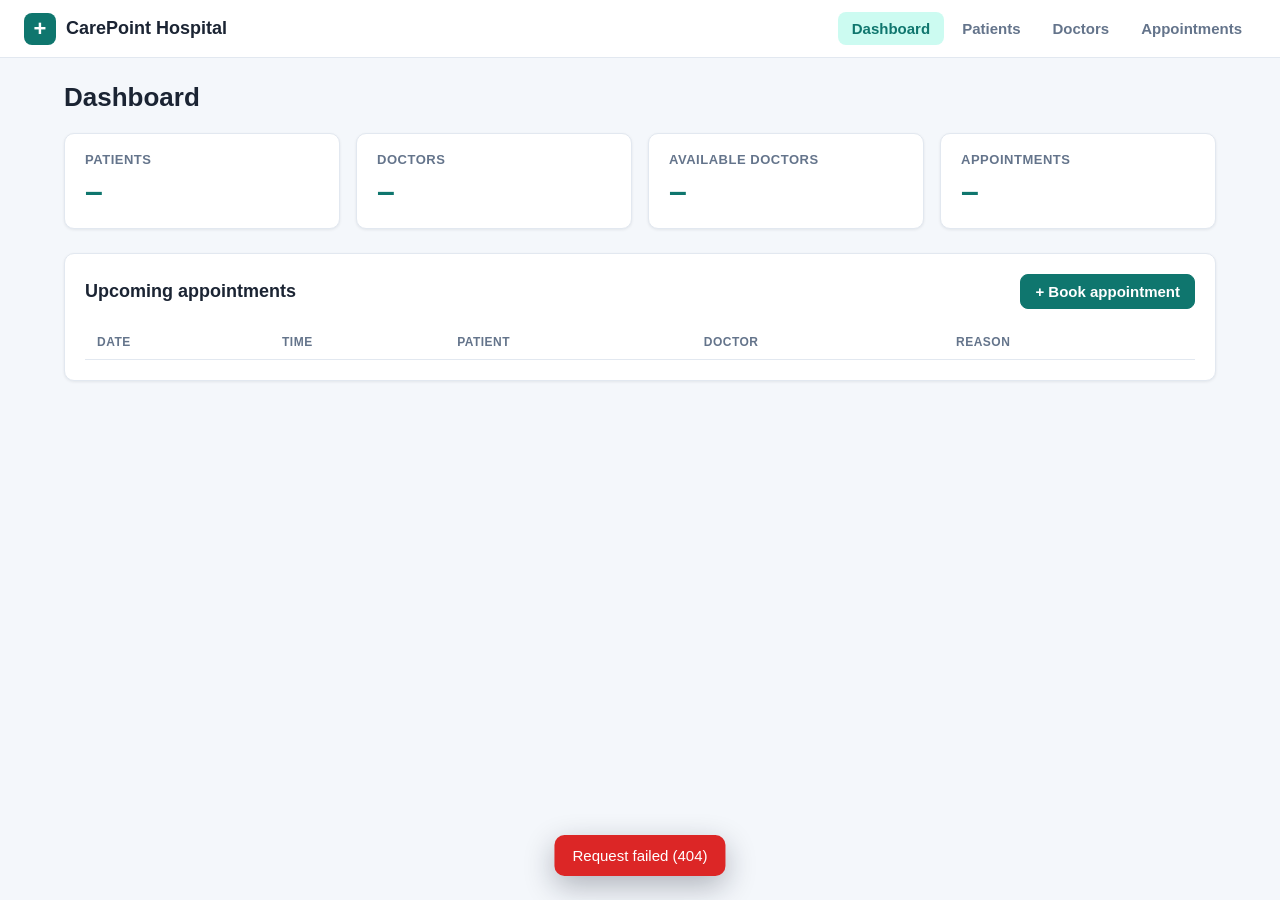
==== src/main/resources/static/index.html @ d4155a95 "Add web frontend for managing patients, doctors and appointments Static site served by Spring Boot a" ====
<!doctype html>
<html lang="en">
<head>
    <meta charset="utf-8">
    <meta name="viewport" content="width=device-width, initial-scale=1">
    <title>Hospital Management</title>
    <link rel="icon" href="data:image/svg+xml,%3Csvg xmlns='http://www.w3.org/2000/svg' viewBox='0 0 32 32'%3E%3Crect width='32' height='32' rx='8' fill='%230f766e'/%3E%3Cpath d='M13 7h6v6h6v6h-6v6h-6v-6H7v-6h6z' fill='white'/%3E%3C/svg%3E">
    <link rel="stylesheet" href="styles.css">
</head>
<body>

<header class="topbar">
    <div class="brand">
        <span class="logo">+</span>
        <span>CarePoint Hospital</span>
    </div>
    <nav class="tabs" id="tabs">
        <button class="tab active" data-view="dashboard">Dashboard</button>
        <button class="tab" data-view="patients">Patients</button>
        <button class="tab" data-view="doctors">Doctors</button>
        <button class="tab" data-view="appointments">Appointments</button>
    </nav>
</header>

<main class="container">

    <!-- ═════════ DASHBOARD ═════════ -->
    <section id="view-dashboard" class="view active">
        <h1>Dashboard</h1>
        <div class="stats">
            <div class="stat"><span class="stat-label">Patients</span><span class="stat-value" id="stat-patients">–</span></div>
            <div class="stat"><span class="stat-label">Doctors</span><span class="stat-value" id="stat-doctors">–</span></div>
            <div class="stat"><span class="stat-label">Available doctors</span><span class="stat-value" id="stat-available">–</span></div>
            <div class="stat"><span class="stat-label">Appointments</span><span class="stat-value" id="stat-appointments">–</span></div>
        </div>

        <div class="card">
            <div class="card-head">
                <h2>Upcoming appointments</h2>
                <button class="btn primary" data-action="book">+ Book appointment</button>
            </div>
            <div class="table-wrap">
                <table>
                    <thead><tr><th>Date</th><th>Time</th><th>Patient</th><th>Doctor</th><th>Reason</th></tr></thead>
                    <tbody id="upcoming-body"></tbody>
                </table>
            </div>
        </div>
    </section>

    <!-- ═════════ PATIENTS ═════════ -->
    <section id="view-patients" class="view">
        <div class="page-head">
            <h1>Patients</h1>
            <button class="btn primary" id="add-patient">+ Add patient</button>
        </div>
        <div class="card">
            <input type="search" id="patient-search" class="search" placeholder="Search patients by name…">
            <div class="table-wrap">
                <table>
                    <thead><tr><th>ID</th><th>Name</th><th>Email</th><th>Phone</th><th>Age</th><th>Gender</th><th>City</th><th>Blood</th><th></th></tr></thead>
                    <tbody id="patients-body"></tbody>
                </table>
            </div>
        </div>
    </section>

    <!-- ═════════ DOCTORS ═════════ -->
    <section id="view-doctors" class="view">
        <div class="page-head">
            <h1>Doctors</h1>
            <button class="btn primary" id="add-doctor">+ Add doctor</button>
        </div>
        <div class="card">
            <input type="search" id="doctor-search" class="search" placeholder="Search doctors by name…">
            <div class="table-wrap">
                <table>
                    <thead><tr><th>ID</th><th>Name</th><th>Specialization</th><th>Department</th><th>Experience</th><th>Fee</th><th>Phone</th><th>Status</th><th></th></tr></thead>
                    <tbody id="doctors-body"></tbody>
                </table>
            </div>
        </div>
    </section>

    <!-- ═════════ APPOINTMENTS ═════════ -->
    <section id="view-appointments" class="view">
        <div class="page-head">
            <h1>Appointments</h1>
            <button class="btn primary" data-action="book">+ Book appointment</button>
        </div>
        <div class="card">
            <div class="filters" id="status-filters">
                <button class="chip active" data-status="ALL">All</button>
                <button class="chip" data-status="SCHEDULED">Scheduled</button>
                <button class="chip" data-status="COMPLETED">Completed</button>
                <button class="chip" data-status="CANCELLED">Cancelled</button>
            </div>
            <div class="table-wrap">
                <table>
                    <thead><tr><th>ID</th><th>Date</th><th>Time</th><th>Patient</th><th>Doctor</th><th>Reason</th><th>Status</th><th>Notes</th><th></th></tr></thead>
                    <tbody id="appointments-body"></tbody>
                </table>
            </div>
        </div>
    </section>
</main>

<!-- ═════════ MODALS ═════════ -->
<dialog id="patient-dialog">
    <form id="patient-form" method="dialog">
        <h2 id="patient-title">Add patient</h2>
        <input type="hidden" name="id">
        <label>Full name<input name="name" required maxlength="100"></label>
        <label>Email<input name="email" type="email" required maxlength="100"></label>
        <div class="row">
            <label>Phone<input name="phone" required pattern="\d{10,15}" title="10-15 digits"></label>
            <label>Age<input name="age" type="number" min="0" max="150"></label>
        </div>
        <div class="row">
            <label>Gender
                <select name="gender"><option value="">—</option><option>Female</option><option>Male</option><option>Other</option></select>
            </label>
            <label>Blood group
                <select name="bloodGroup"><option value="">—</option><option>A+</option><option>A-</option><option>B+</option><option>B-</option><option>AB+</option><option>AB-</option><option>O+</option><option>O-</option></select>
            </label>
        </div>
        <label>City<input name="city" maxlength="50"></label>
        <div class="actions">
            <button type="button" class="btn" data-close>Cancel</button>
            <button type="submit" class="btn primary">Save</button>
        </div>
    </form>
</dialog>

<dialog id="doctor-dialog">
    <form id="doctor-form" method="dialog">
        <h2 id="doctor-title">Add doctor</h2>
        <input type="hidden" name="id">
        <label>Full name<input name="name" required maxlength="100" placeholder="Dr. …"></label>
        <div class="row">
            <label>Specialization<input name="specialization" required maxlength="100"></label>
            <label>Department<input name="department" maxlength="100"></label>
        </div>
        <div class="row">
            <label>Email<input name="email" type="email" required maxlength="100"></label>
            <label>Phone<input name="phone" required pattern="\d{10,15}" title="10-15 digits"></label>
        </div>
        <label>Qualification<input name="qualification" maxlength="100" placeholder="MBBS, MD"></label>
        <div class="row">
            <label>Experience (years)<input name="experienceYears" type="number" min="0"></label>
            <label>Consultation fee<input name="consultationFee" type="number" min="0" step="0.01"></label>
        </div>
        <div class="actions">
            <button type="button" class="btn" data-close>Cancel</button>
            <button type="submit" class="btn primary">Save</button>
        </div>
    </form>
</dialog>

<dialog id="book-dialog">
    <form id="book-form" method="dialog">
        <h2>Book appointment</h2>
        <label>Patient<select name="patientId" required></select></label>
        <label>Doctor (available only)<select name="doctorId" required></select></label>
        <div class="row">
            <label>Date<input name="date" type="date" required></label>
            <label>Time<input name="time" type="time" required></label>
        </div>
        <label>Reason<input name="reason" required maxlength="500" placeholder="Regular checkup"></label>
        <div class="actions">
            <button type="button" class="btn" data-close>Cancel</button>
            <button type="submit" class="btn primary">Book</button>
        </div>
    </form>
</dialog>

<dialog id="complete-dialog">
    <form id="complete-form" method="dialog">
        <h2>Complete appointment</h2>
        <input type="hidden" name="id">
        <label>Doctor's notes<textarea name="doctorNotes" required maxlength="1000" rows="4"></textarea></label>
        <div class="actions">
            <button type="button" class="btn" data-close>Cancel</button>
            <button type="submit" class="btn primary">Mark completed</button>
        </div>
    </form>
</dialog>

<div id="toast" class="toast" role="status"></div>

<script src="app.js"></script>
</body>
</html>
---- src/main/resources/static/styles.css ----
:root {
    --bg: #f4f7fb;
    --surface: #ffffff;
    --text: #1b2433;
    --muted: #64748b;
    --border: #e2e8f0;
    --primary: #0f766e;
    --primary-hover: #115e59;
    --danger: #dc2626;
    --radius: 10px;
    --shadow: 0 1px 3px rgba(15, 23, 42, .08);
    --scheduled: #2563eb;
    --completed: #16a34a;
    --cancelled: #94a3b8;
}

* { box-sizing: border-box; }

body {
    margin: 0;
    font-family: -apple-system, BlinkMacSystemFont, "Segoe UI", Roboto, sans-serif;
    background: var(--bg);
    color: var(--text);
    font-size: 15px;
}

/* ─── Top bar ─── */
.topbar {
    position: sticky;
    top: 0;
    z-index: 10;
    display: flex;
    flex-wrap: wrap;
    align-items: center;
    justify-content: space-between;
    gap: 12px;
    padding: 12px 24px;
    background: var(--surface);
    border-bottom: 1px solid var(--border);
}
.brand { display: flex; align-items: center; gap: 10px; font-weight: 700; font-size: 18px; }
.logo {
    display: grid; place-items: center;
    width: 32px; height: 32px;
    border-radius: 8px;
    background: var(--primary); color: #fff;
    font-size: 22px; font-weight: 800;
}
.tabs { display: flex; gap: 4px; overflow-x: auto; }
.tab {
    border: 0; background: none; cursor: pointer;
    padding: 8px 14px; border-radius: 8px;
    font: inherit; color: var(--muted); font-weight: 600;
}
.tab:hover { background: var(--bg); color: var(--text); }
.tab.active { background: #ccfbf1; color: var(--primary); }

/* ─── Layout ─── */
.container { max-width: 1200px; margin: 0 auto; padding: 24px; }
.view { display: none; }
.view.active { display: block; }
h1 { margin: 0 0 20px; font-size: 26px; }
h2 { margin: 0; font-size: 18px; }
.page-head, .card-head {
    display: flex; align-items: center; justify-content: space-between;
    gap: 12px; flex-wrap: wrap;
}
.page-head { margin-bottom: 20px; }
.page-head h1 { margin: 0; }
.card-head { margin-bottom: 16px; }

.card {
    background: var(--surface);
    border: 1px solid var(--border);
    border-radius: var(--radius);
    box-shadow: var(--shadow);
    padding: 20px;
}

/* ─── Stats ─── */
.stats {
    display: grid;
    grid-template-columns: repeat(auto-fit, minmax(180px, 1fr));
    gap: 16px;
    margin-bottom: 24px;
}
.stat {
    display: flex; flex-direction: column; gap: 6px;
    background: var(--surface);
    border: 1px solid var(--border);
    border-radius: var(--radius);
    box-shadow: var(--shadow);
    padding: 18px 20px;
}
.stat-label { color: var(--muted); font-size: 13px; font-weight: 600; text-transform: uppercase; letter-spacing: .04em; }
.stat-value { font-size: 32px; font-weight: 700; color: var(--primary); }

/* ─── Tables ─── */
.table-wrap { overflow-x: auto; }
table { width: 100%; border-collapse: collapse; }
th, td { padding: 10px 12px; text-align: left; border-bottom: 1px solid var(--border); white-space: nowrap; }
th { font-size: 12px; text-transform: uppercase; letter-spacing: .04em; color: var(--muted); }
td.wrap { white-space: normal; min-width: 160px; }
tbody tr:hover { background: #f8fafc; }
td.empty { text-align: center; color: var(--muted); padding: 32px; }
td.row-actions { text-align: right; }
td.row-actions .btn { margin-left: 4px; }

/* ─── Buttons & inputs ─── */
.btn {
    border: 1px solid var(--border);
    background: var(--surface);
    color: var(--text);
    padding: 8px 14px;
    border-radius: 8px;
    font: inherit; font-weight: 600;
    cursor: pointer;
}
.btn:hover { background: var(--bg); }
.btn.primary { background: var(--primary); border-color: var(--primary); color: #fff; }
.btn.primary:hover { background: var(--primary-hover); }
.btn.small { padding: 4px 10px; font-size: 13px; }
.btn.danger { color: var(--danger); }
.btn.danger:hover { background: #fef2f2; }

.search, input, select, textarea {
    width: 100%;
    padding: 9px 12px;
    border: 1px solid var(--border);
    border-radius: 8px;
    font: inherit;
    background: var(--surface);
    color: var(--text);
}
.search { margin-bottom: 14px; max-width: 360px; }
input:focus, select:focus, textarea:focus { outline: 2px solid #99f6e4; border-color: var(--primary); }

/* ─── Badges & filters ─── */
.badge {
    display: inline-block;
    padding: 3px 10px;
    border-radius: 999px;
    font-size: 12px; font-weight: 700;
    color: #fff;
}
.badge.SCHEDULED { background: var(--scheduled); }
.badge.COMPLETED { background: var(--completed); }
.badge.CANCELLED, .badge.NO_SHOW { background: var(--cancelled); }
.badge.on { background: var(--completed); }
.badge.off { background: var(--cancelled); }

.filters { display: flex; gap: 8px; flex-wrap: wrap; margin-bottom: 14px; }
.chip {
    border: 1px solid var(--border); background: var(--surface);
    padding: 6px 14px; border-radius: 999px;
    font: inherit; font-size: 13px; font-weight: 600;
    cursor: pointer; color: var(--muted);
}
.chip.active { background: var(--primary); border-color: var(--primary); color: #fff; }

/* ─── Dialogs ─── */
dialog {
    border: 0;
    border-radius: 14px;
    padding: 0;
    width: min(520px, calc(100vw - 32px));
    box-shadow: 0 20px 50px rgba(15, 23, 42, .25);
}
dialog::backdrop { background: rgba(15, 23, 42, .45); }
dialog form { display: flex; flex-direction: column; gap: 14px; padding: 24px; }
dialog label { display: flex; flex-direction: column; gap: 6px; font-size: 13px; font-weight: 600; color: var(--muted); flex: 1; }
.row { display: flex; gap: 12px; }
.actions { display: flex; justify-content: flex-end; gap: 8px; margin-top: 6px; }
input[readonly] { background: var(--bg); color: var(--muted); }

/* ─── Toast ─── */
.toast {
    position: fixed; bottom: 24px; left: 50%;
    transform: translateX(-50%) translateY(20px);
    max-width: calc(100vw - 32px);
    background: var(--text); color: #fff;
    padding: 12px 18px; border-radius: 10px;
    box-shadow: 0 10px 30px rgba(15, 23, 42, .3);
    opacity: 0; pointer-events: none;
    transition: opacity .2s, transform .2s;
}
.toast.show { opacity: 1; transform: translateX(-50%) translateY(0); }
.toast.error { background: var(--danger); }

@media (max-width: 640px) {
    .container { padding: 16px; }
    .topbar { padding: 12px 16px; }
    .row { flex-direction: column; }
}
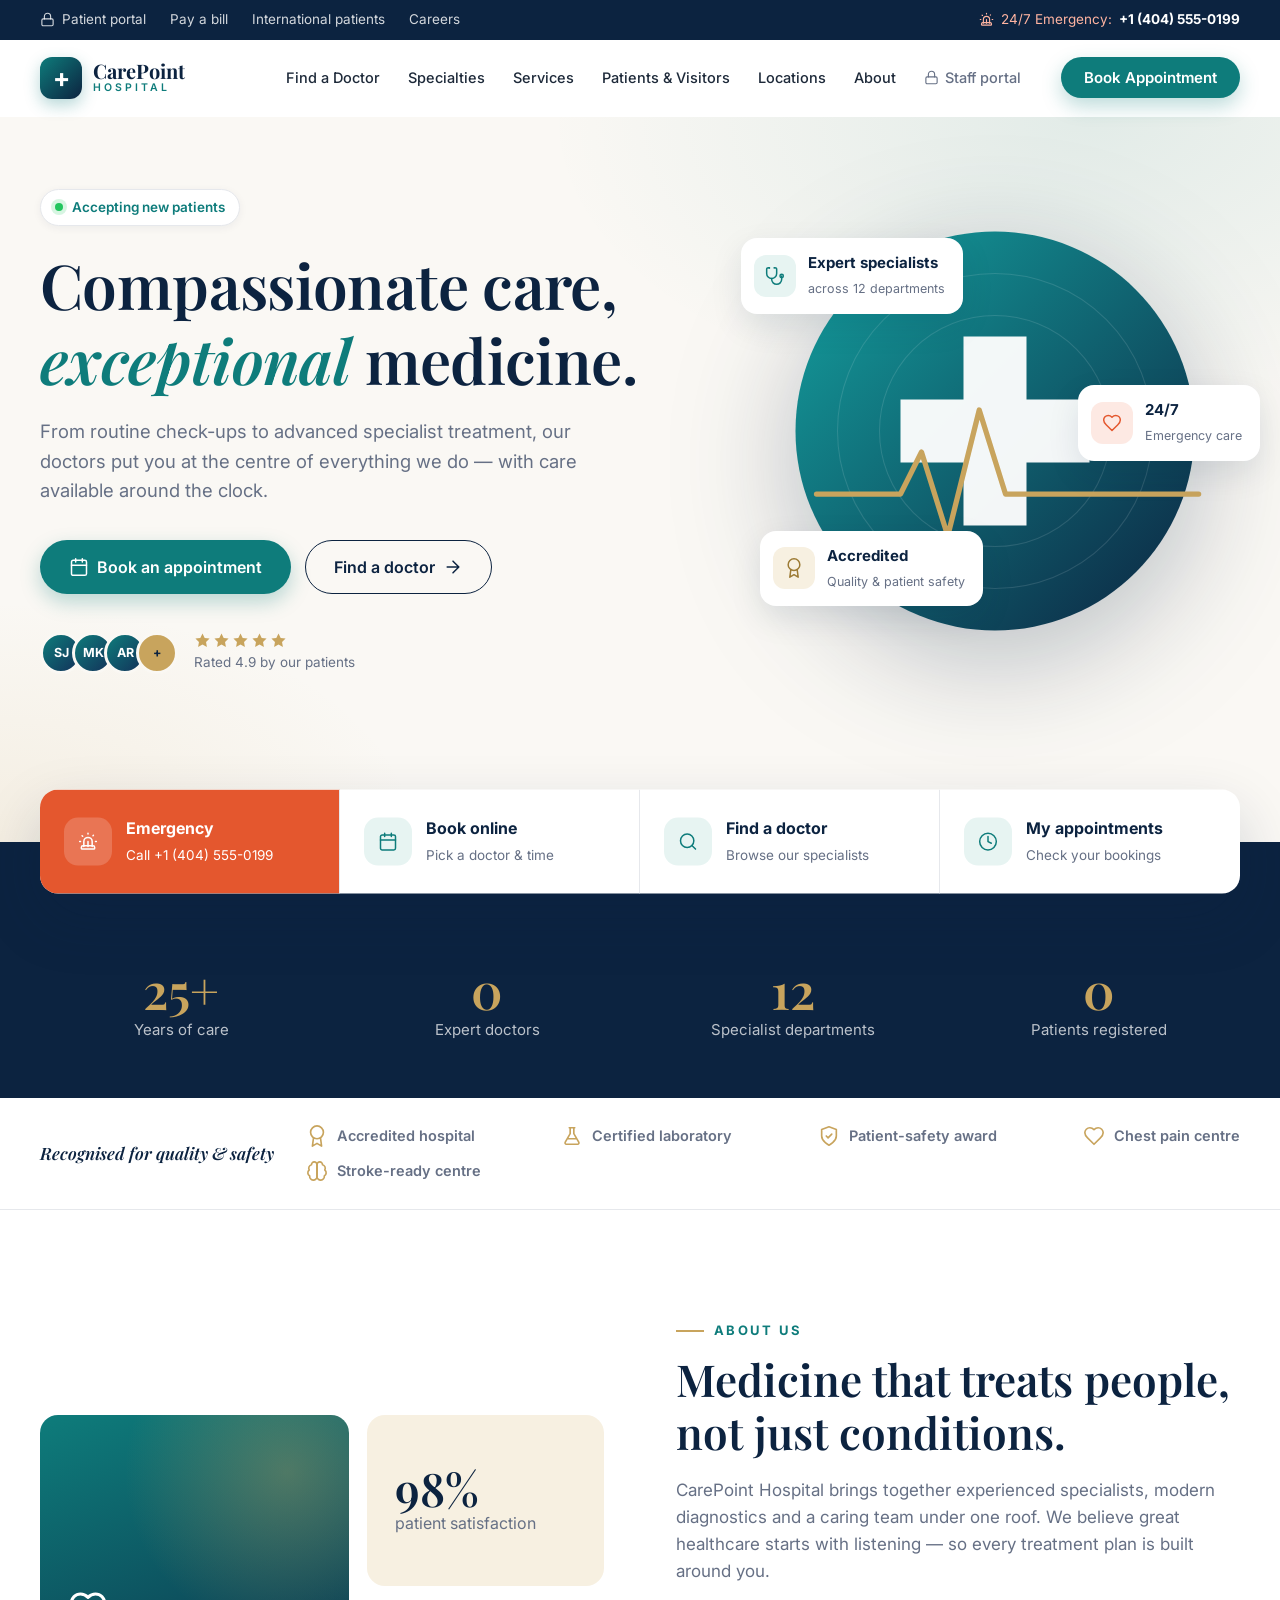
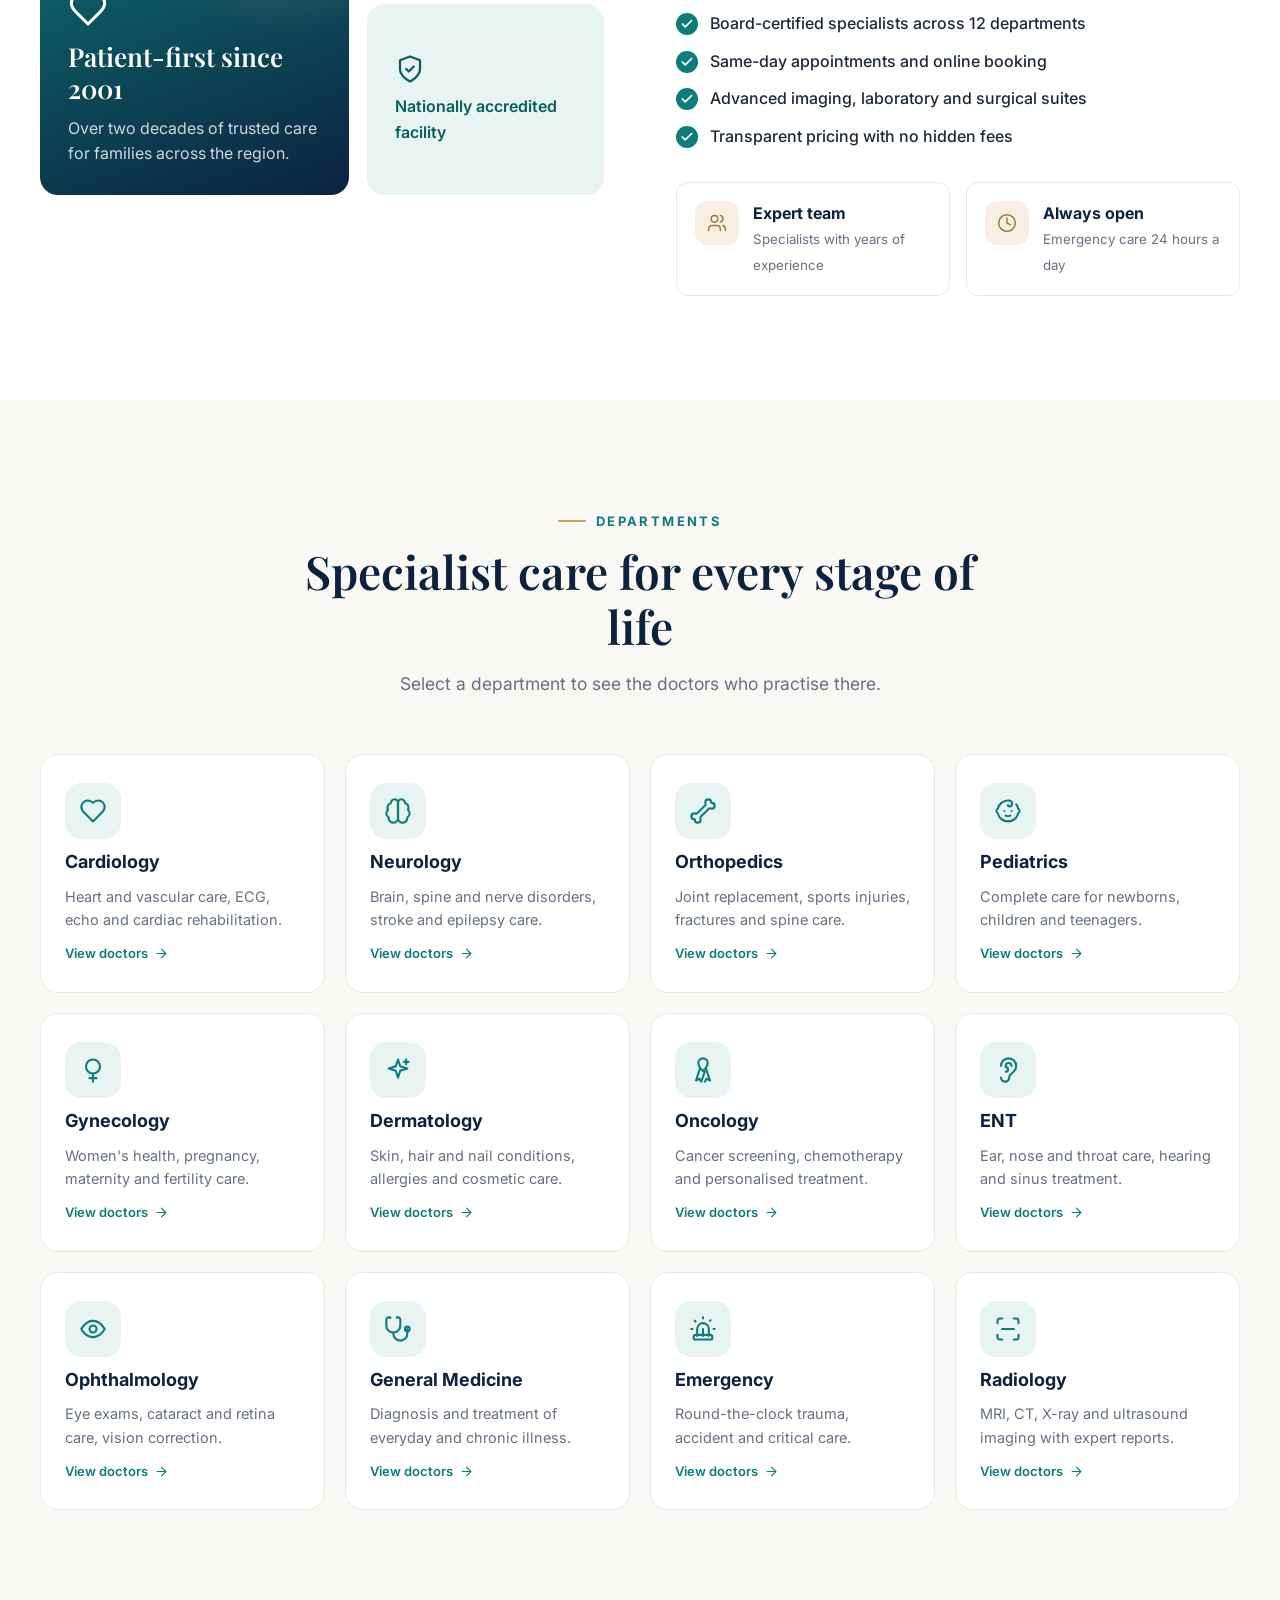
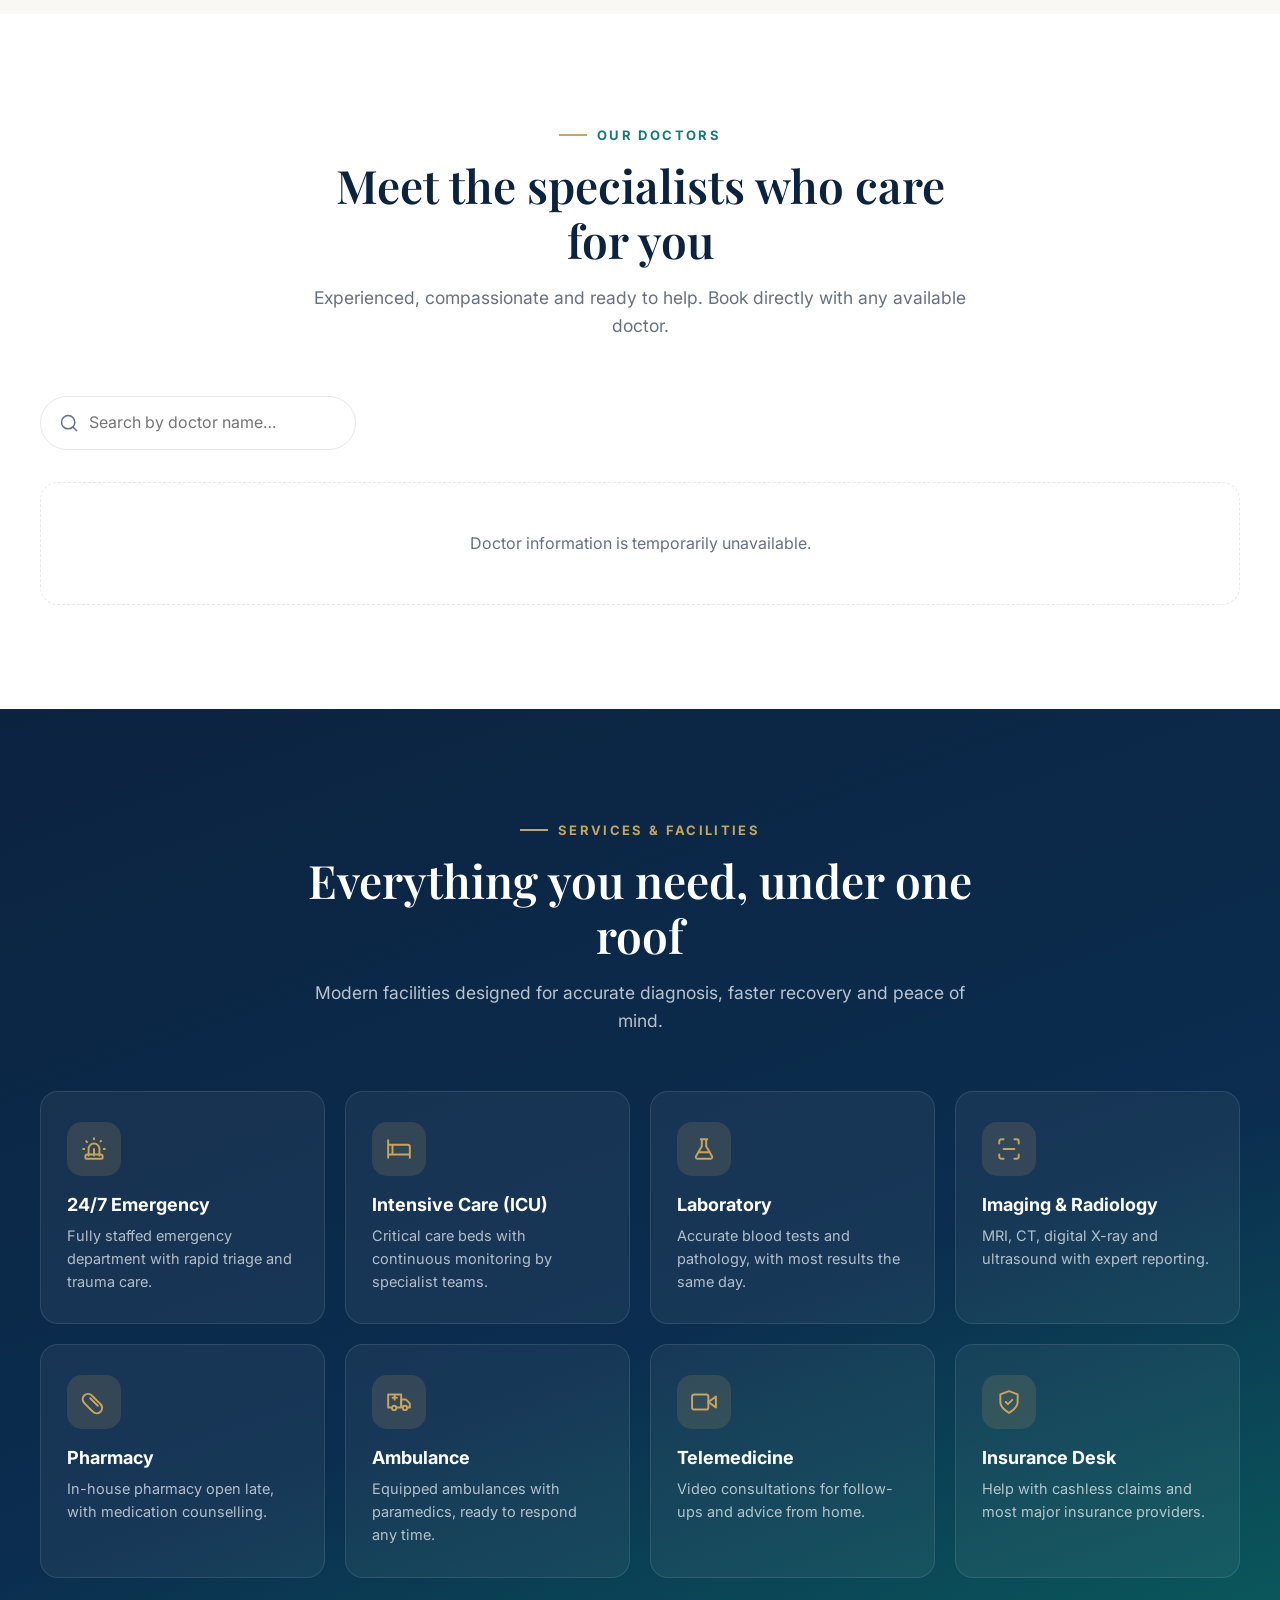
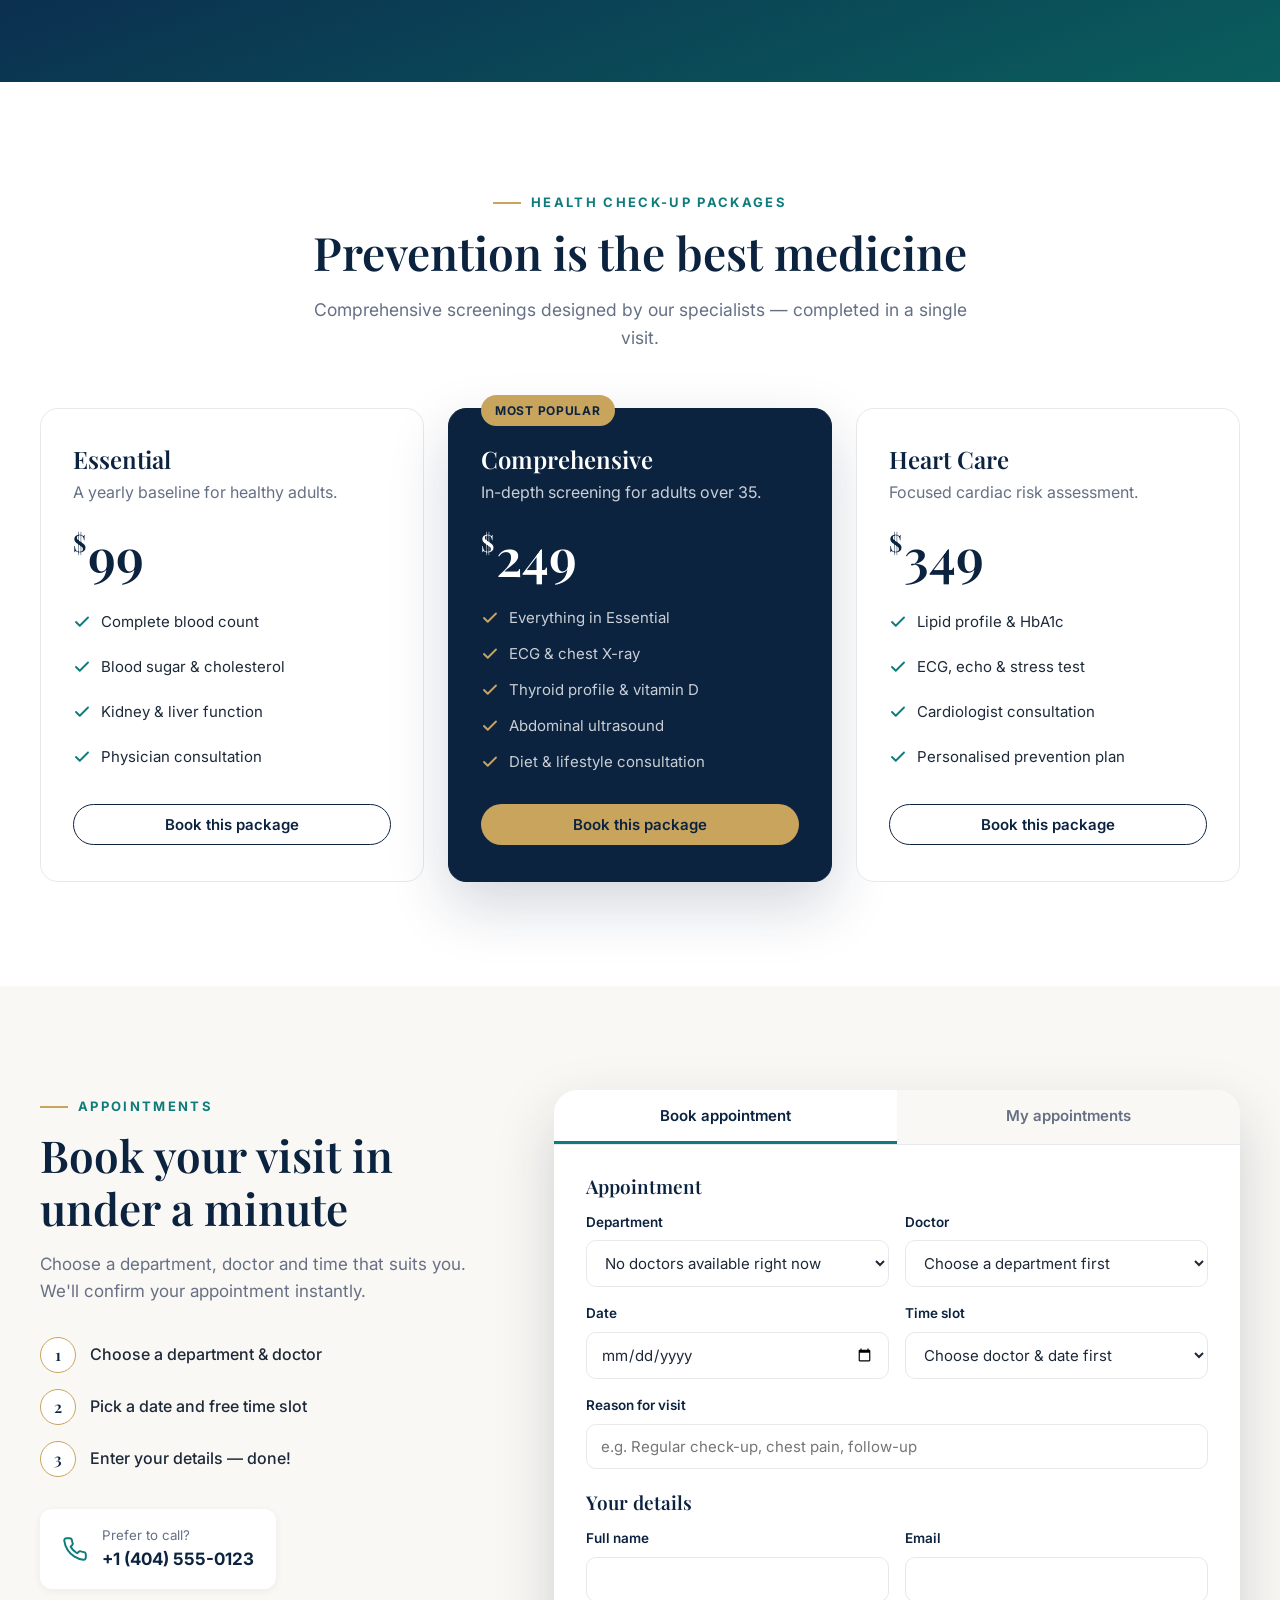
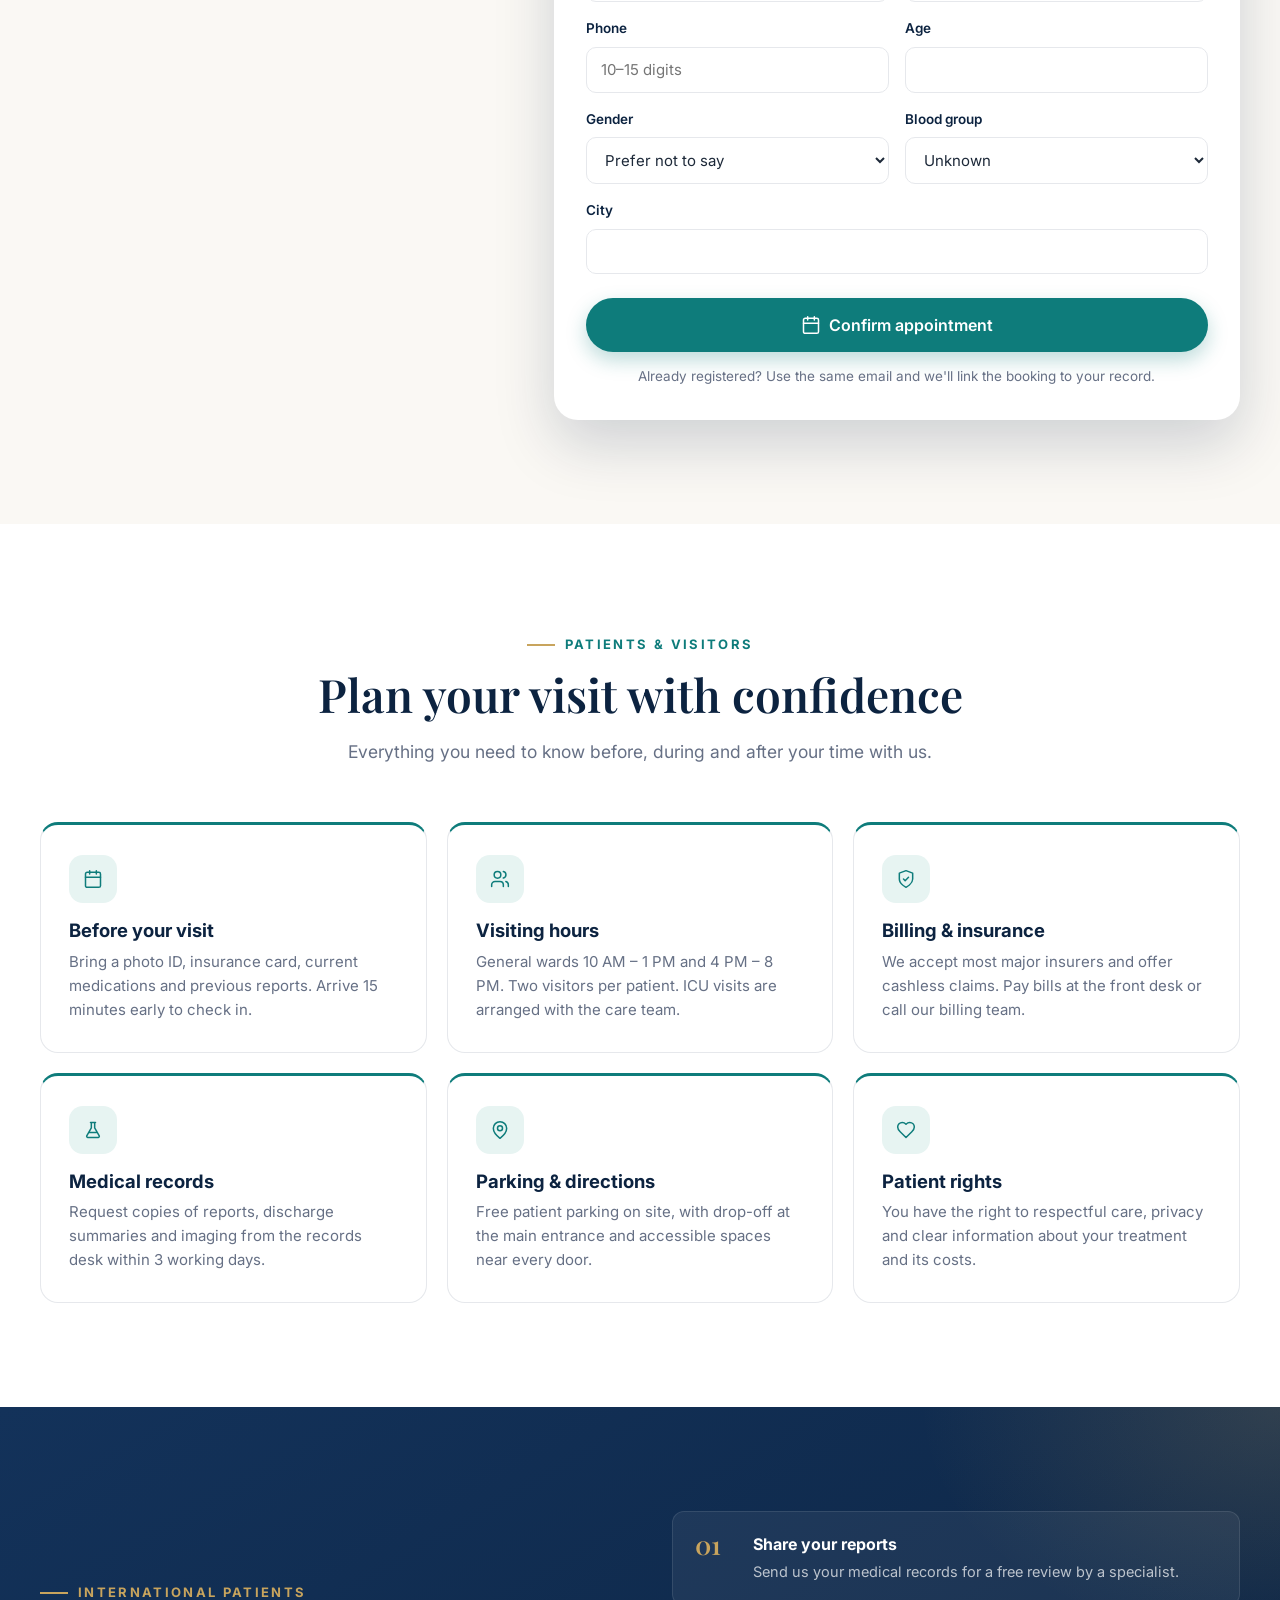
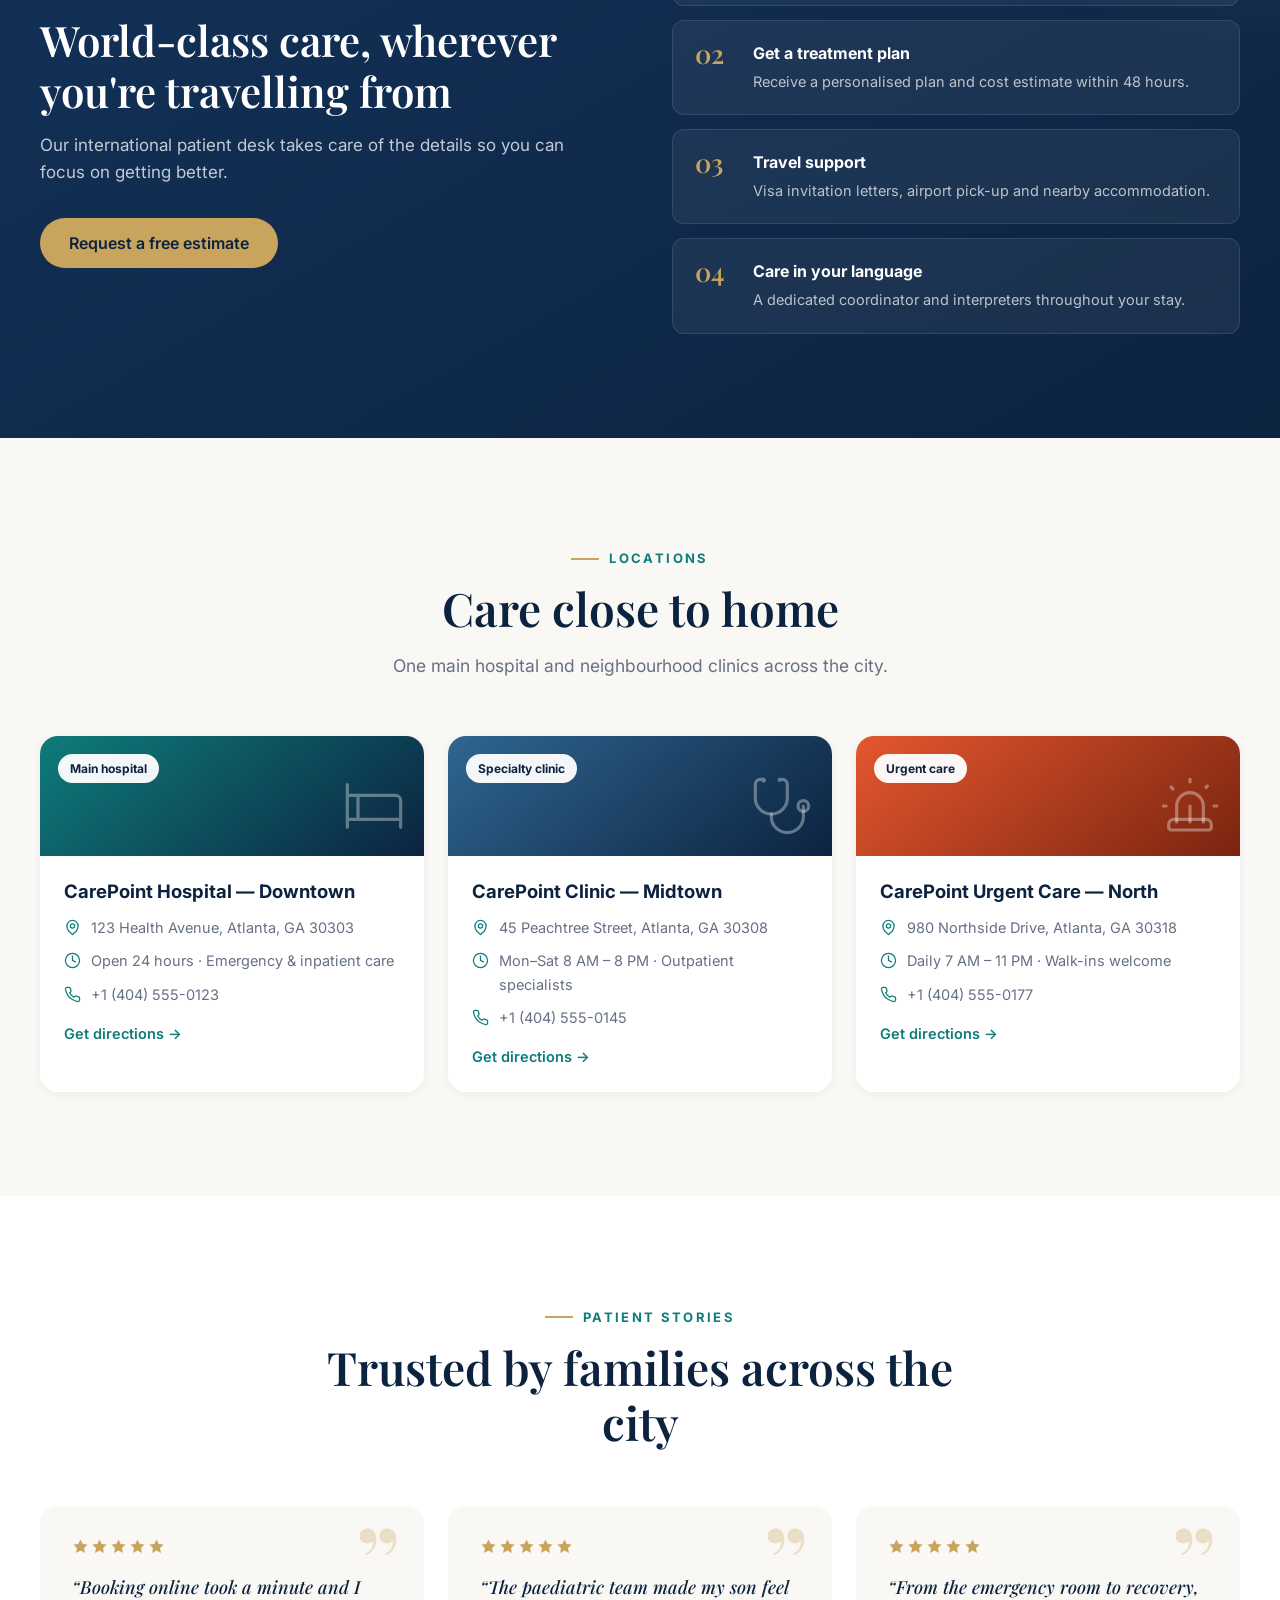
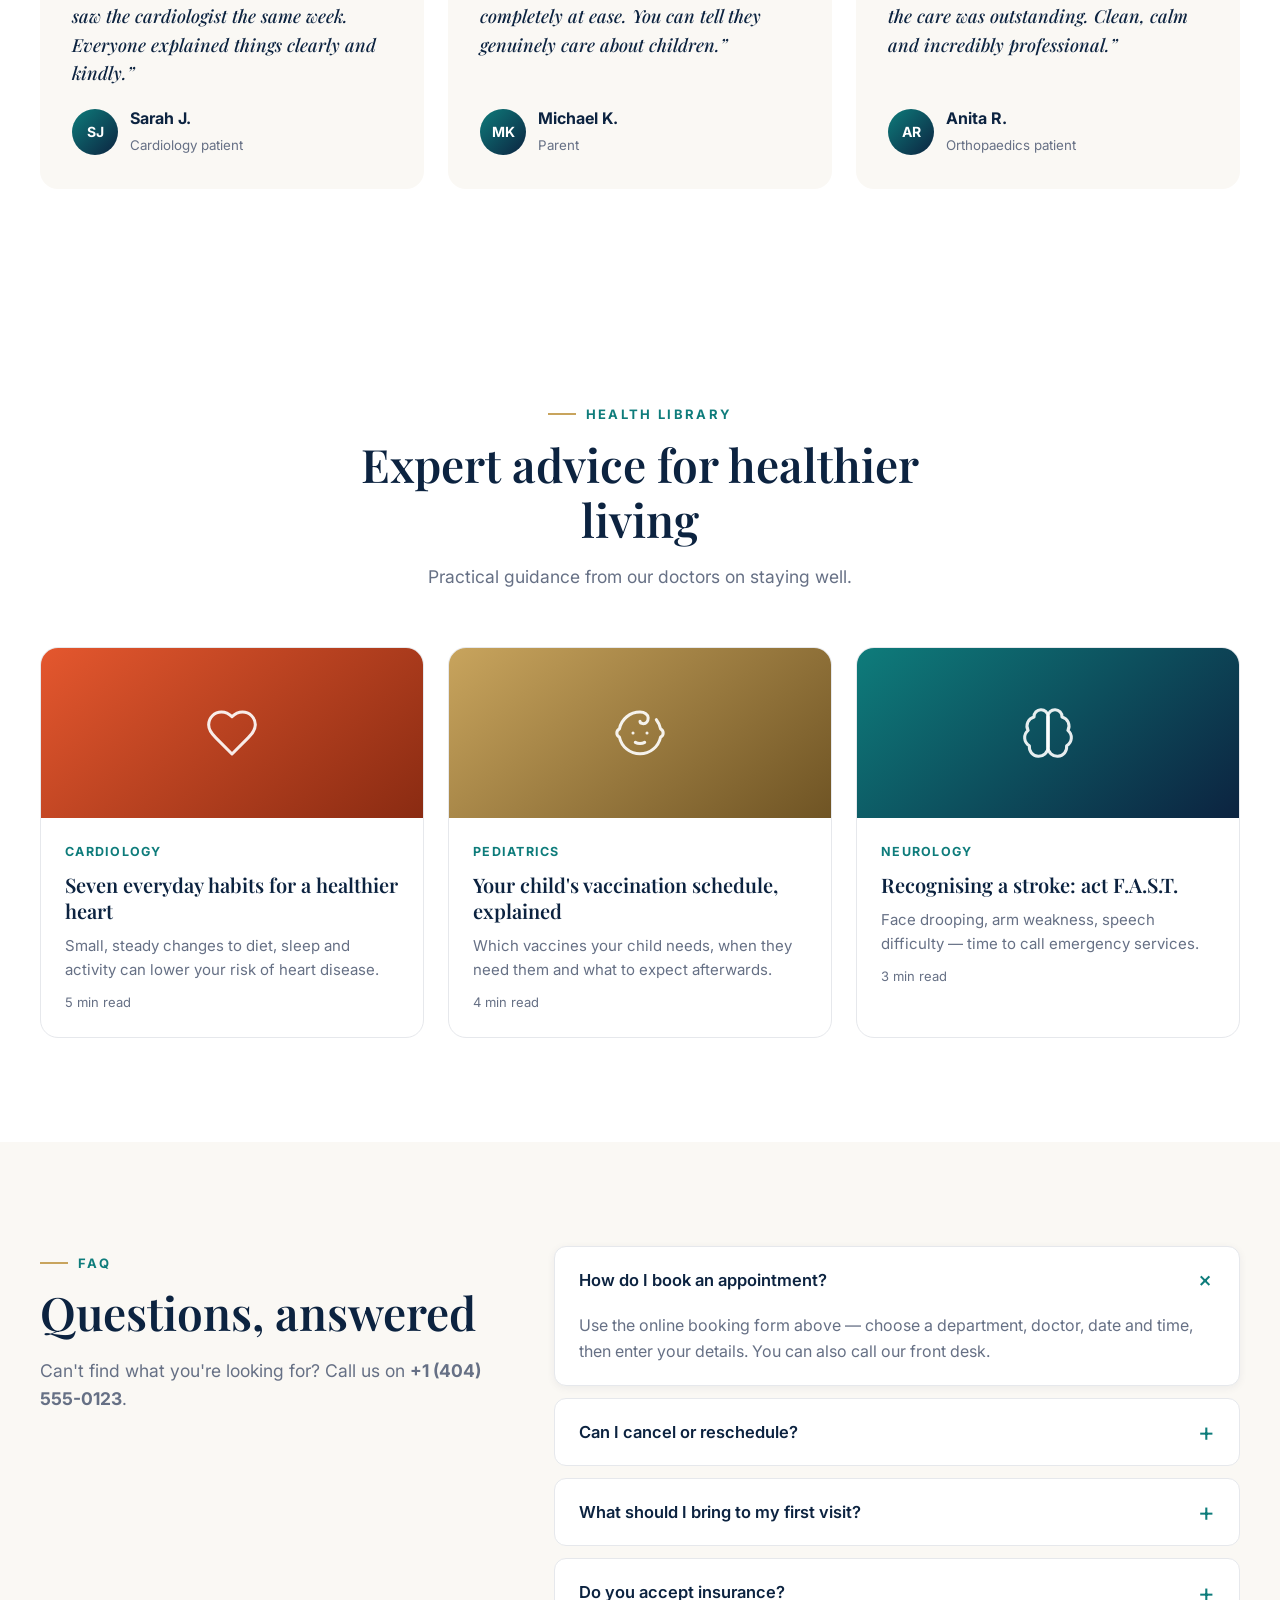
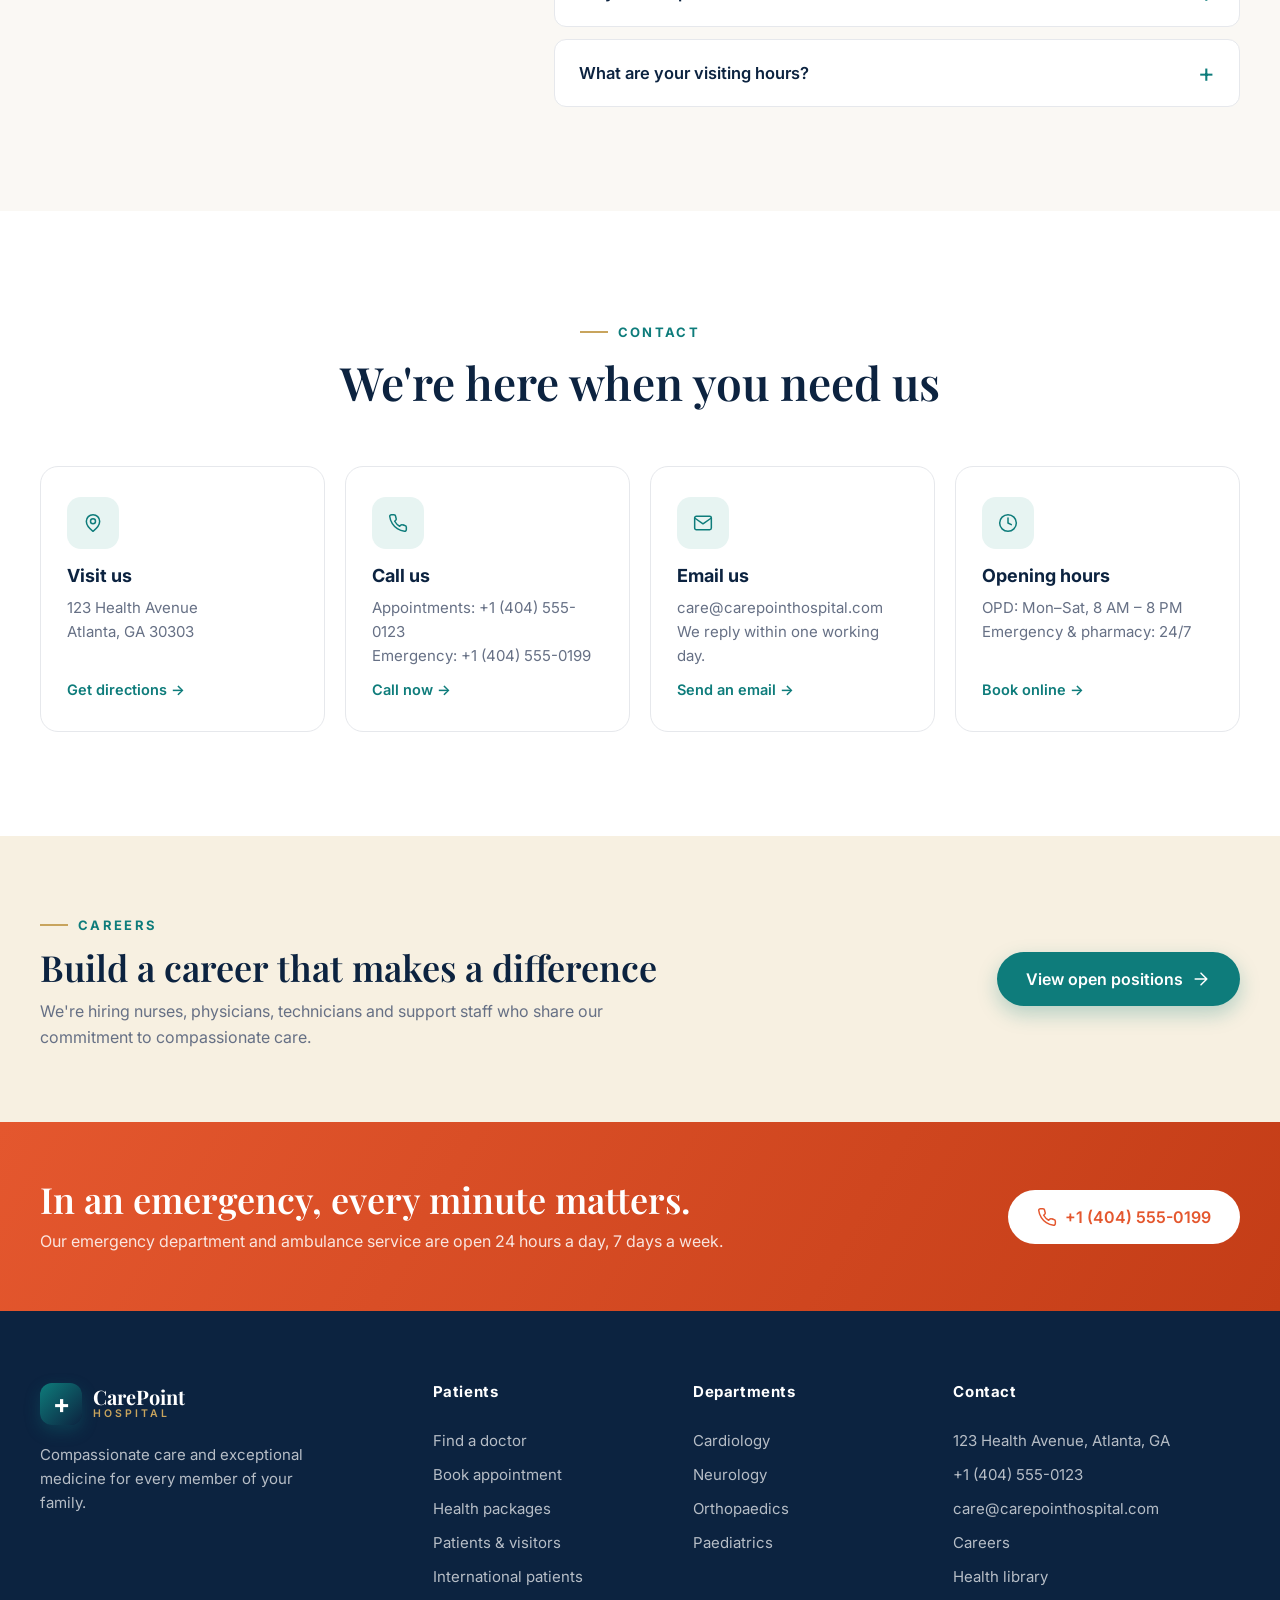
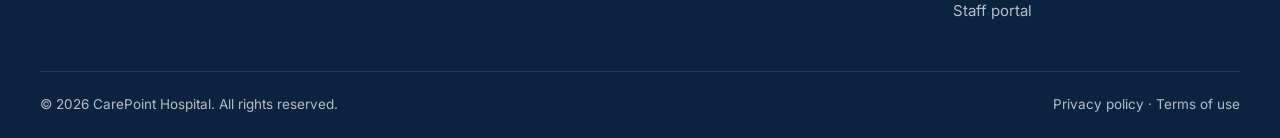
==== commit 4e922099: "Redesign website as a full public hospital site with staff portal Public site at / with hero, depart" ====
--- a/src/main/resources/static/index.html
+++ b/src/main/resources/static/index.html
@@ -3,191 +3,749 @@
 <head>
     <meta charset="utf-8">
     <meta name="viewport" content="width=device-width, initial-scale=1">
-    <title>Hospital Management</title>
-    <link rel="icon" href="data:image/svg+xml,%3Csvg xmlns='http://www.w3.org/2000/svg' viewBox='0 0 32 32'%3E%3Crect width='32' height='32' rx='8' fill='%230f766e'/%3E%3Cpath d='M13 7h6v6h6v6h-6v6h-6v-6H7v-6h6z' fill='white'/%3E%3C/svg%3E">
-    <link rel="stylesheet" href="styles.css">
+    <title>CarePoint Hospital · Compassionate care, exceptional medicine</title>
+    <meta name="description" content="CarePoint Hospital — 24/7 emergency care, expert specialists across 12 departments, and online appointment booking.">
+    <link rel="icon" href="data:image/svg+xml,%3Csvg xmlns='http://www.w3.org/2000/svg' viewBox='0 0 32 32'%3E%3Crect width='32' height='32' rx='8' fill='%230e7c7b'/%3E%3Cpath d='M13 7h6v6h6v6h-6v6h-6v-6H7v-6h6z' fill='white'/%3E%3C/svg%3E">
+    <link rel="preconnect" href="https://fonts.googleapis.com">
+    <link rel="preconnect" href="https://fonts.gstatic.com" crossorigin>
+    <link href="https://fonts.googleapis.com/css2?family=Inter:wght@400;500;600;700&family=Playfair+Display:wght@500;600;700&display=swap" rel="stylesheet">
+    <link rel="stylesheet" href="css/site.css">
 </head>
 <body>
 
-<header class="topbar">
-    <div class="brand">
-        <span class="logo">+</span>
-        <span>CarePoint Hospital</span>
-    </div>
-    <nav class="tabs" id="tabs">
-        <button class="tab active" data-view="dashboard">Dashboard</button>
-        <button class="tab" data-view="patients">Patients</button>
-        <button class="tab" data-view="doctors">Doctors</button>
-        <button class="tab" data-view="appointments">Appointments</button>
-    </nav>
+<!-- ═════════ ICON SPRITE ═════════ -->
+<svg xmlns="http://www.w3.org/2000/svg" style="display:none">
+    <symbol id="i-heart" viewBox="0 0 24 24"><path d="M19 14c1.49-1.46 3-3.21 3-5.5A5.5 5.5 0 0 0 16.5 3c-1.76 0-3 .5-4.5 2-1.5-1.5-2.74-2-4.5-2A5.5 5.5 0 0 0 2 8.5c0 2.3 1.5 4.05 3 5.5l7 7Z"/></symbol>
+    <symbol id="i-pulse" viewBox="0 0 24 24"><path d="M22 12h-4l-3 9L9 3l-3 9H2"/></symbol>
+    <symbol id="i-brain" viewBox="0 0 24 24"><path d="M12 5a3 3 0 1 0-5.997.125 4 4 0 0 0-2.526 5.77 4 4 0 0 0 .556 6.588A4 4 0 1 0 12 18Z"/><path d="M12 5a3 3 0 1 1 5.997.125 4 4 0 0 1 2.526 5.77 4 4 0 0 1-.556 6.588A4 4 0 1 1 12 18Z"/><path d="M12 5v13"/></symbol>
+    <symbol id="i-bone" viewBox="0 0 24 24"><path d="M17 10c.7-.7 1.69 0 2.5 0a2.5 2.5 0 1 0 0-5 .5.5 0 0 1-.5-.5 2.5 2.5 0 1 0-5 0c0 .81.7 1.8 0 2.5l-7 7c-.7.7-1.69 0-2.5 0a2.5 2.5 0 0 0 0 5c.28 0 .5.22.5.5a2.5 2.5 0 1 0 5 0c0-.81-.7-1.8 0-2.5Z"/></symbol>
+    <symbol id="i-baby" viewBox="0 0 24 24"><path d="M9 12h.01M15 12h.01M10 16c.5.3 1.2.5 2 .5s1.5-.2 2-.5"/><path d="M19 6.3a9 9 0 0 1 1.8 3.9 2 2 0 0 1 0 3.6 9 9 0 0 1-17.6 0 2 2 0 0 1 0-3.6A9 9 0 0 1 12 3c2 0 3.5 1.1 3.5 2.5s-.9 2.5-2 2.5c-.8 0-1.5-.4-1.5-1"/></symbol>
+    <symbol id="i-venus" viewBox="0 0 24 24"><path d="M12 15a6 6 0 1 0 0-12 6 6 0 0 0 0 12ZM12 15v7M9 19h6"/></symbol>
+    <symbol id="i-sparkle" viewBox="0 0 24 24"><path d="M12 3l1.9 5.8L20 10.7l-6.1 1.9L12 18.5l-1.9-5.9L4 10.7l6.1-1.9Z"/><path d="M19 3v4M17 5h4"/></symbol>
+    <symbol id="i-ribbon" viewBox="0 0 24 24"><path d="M12 2a4 4 0 0 0-4 4c0 3 4 7 4 7s4-4 4-7a4 4 0 0 0-4-4Z"/><path d="M9.5 10.5 6 21l3-1.5L10.5 22l3-8.5M14.5 10.5 18 21l-3-1.5-1.5 2.5"/></symbol>
+    <symbol id="i-ear" viewBox="0 0 24 24"><path d="M6 8.5a6.5 6.5 0 1 1 13 0c0 6-6 6-6 10a3.5 3.5 0 1 1-7 0"/><path d="M15 8.5a2.5 2.5 0 0 0-5 0v1a2 2 0 1 1 0 4"/></symbol>
+    <symbol id="i-eye" viewBox="0 0 24 24"><path d="M2 12s3.5-7 10-7 10 7 10 7-3.5 7-10 7S2 12 2 12Z"/><path d="M12 15a3 3 0 1 0 0-6 3 3 0 0 0 0 6Z"/></symbol>
+    <symbol id="i-stetho" viewBox="0 0 24 24"><path d="M4.8 2.3A.3.3 0 1 0 5 2H4a2 2 0 0 0-2 2v5a6 6 0 0 0 6 6 6 6 0 0 0 6-6V4a2 2 0 0 0-2-2h-1a.2.2 0 1 0 .3.3"/><path d="M8 15v1a6 6 0 0 0 6 6 6 6 0 0 0 6-6v-4"/><path d="M20 10a2 2 0 1 0 0 4 2 2 0 0 0 0-4Z"/></symbol>
+    <symbol id="i-siren" viewBox="0 0 24 24"><path d="M7 18v-6a5 5 0 1 1 10 0v6"/><path d="M5 21a1 1 0 0 1-1-1v-1a2 2 0 0 1 2-2h12a2 2 0 0 1 2 2v1a1 1 0 0 1-1 1Z"/><path d="M21 12h1M18.5 4.5 18 5M2 12h1M12 2v1M4.9 4.9l.7.7M12 12v6"/></symbol>
+    <symbol id="i-scan" viewBox="0 0 24 24"><path d="M3 7V5a2 2 0 0 1 2-2h2M17 3h2a2 2 0 0 1 2 2v2M21 17v2a2 2 0 0 1-2 2h-2M7 21H5a2 2 0 0 1-2-2v-2M7 12h10"/></symbol>
+    <symbol id="i-clock" viewBox="0 0 24 24"><path d="M12 22a10 10 0 1 0 0-20 10 10 0 0 0 0 20Z"/><path d="M12 6v6l4 2"/></symbol>
+    <symbol id="i-phone" viewBox="0 0 24 24"><path d="M22 16.9v3a2 2 0 0 1-2.2 2 19.8 19.8 0 0 1-8.6-3.1 19.5 19.5 0 0 1-6-6A19.8 19.8 0 0 1 2.1 4.2 2 2 0 0 1 4.1 2h3a2 2 0 0 1 2 1.7c.1 1 .4 1.9.7 2.8a2 2 0 0 1-.5 2.1L8 9.9a16 16 0 0 0 6 6l1.3-1.3a2 2 0 0 1 2.1-.4c.9.3 1.8.6 2.8.7a2 2 0 0 1 1.7 2Z"/></symbol>
+    <symbol id="i-mail" viewBox="0 0 24 24"><path d="M4 4h16a2 2 0 0 1 2 2v12a2 2 0 0 1-2 2H4a2 2 0 0 1-2-2V6a2 2 0 0 1 2-2Z"/><path d="m22 6-10 7L2 6"/></symbol>
+    <symbol id="i-pin" viewBox="0 0 24 24"><path d="M20 10c0 6-8 12-8 12S4 16 4 10a8 8 0 0 1 16 0Z"/><path d="M12 13a3 3 0 1 0 0-6 3 3 0 0 0 0 6Z"/></symbol>
+    <symbol id="i-shield" viewBox="0 0 24 24"><path d="M12 22s8-4 8-10V5l-8-3-8 3v7c0 6 8 10 8 10Z"/><path d="m9 12 2 2 4-4"/></symbol>
+    <symbol id="i-award" viewBox="0 0 24 24"><path d="M12 15a7 7 0 1 0 0-14 7 7 0 0 0 0 14Z"/><path d="M8.2 13.9 7 23l5-3 5 3-1.2-9.1"/></symbol>
+    <symbol id="i-users" viewBox="0 0 24 24"><path d="M16 21v-2a4 4 0 0 0-4-4H6a4 4 0 0 0-4 4v2"/><path d="M9 11a4 4 0 1 0 0-8 4 4 0 0 0 0 8Z"/><path d="M22 21v-2a4 4 0 0 0-3-3.9M16 3.1a4 4 0 0 1 0 7.8"/></symbol>
+    <symbol id="i-flask" viewBox="0 0 24 24"><path d="M9 3h6M10 3v6.5L4.5 19a1.5 1.5 0 0 0 1.3 2h12.4a1.5 1.5 0 0 0 1.3-2L14 9.5V3M7 15h10"/></symbol>
+    <symbol id="i-pill" viewBox="0 0 24 24"><path d="m10.5 20.5-7-7a5 5 0 1 1 7-7l7 7a5 5 0 1 1-7 7Z"/><path d="m8.5 8.5 7 7"/></symbol>
+    <symbol id="i-bed" viewBox="0 0 24 24"><path d="M2 4v16M2 8h18a2 2 0 0 1 2 2v10M2 17h20M6 8v9"/></symbol>
+    <symbol id="i-truck" viewBox="0 0 24 24"><path d="M10 17h4V5H2v12h3"/><path d="M20 17h2v-3.3a1 1 0 0 0-.3-.7l-3-3a1 1 0 0 0-.7-.3H14v7"/><path d="M7.5 19.5a2 2 0 1 0 0-4 2 2 0 0 0 0 4ZM17.5 19.5a2 2 0 1 0 0-4 2 2 0 0 0 0 4ZM6 8h4M8 6v4"/></symbol>
+    <symbol id="i-video" viewBox="0 0 24 24"><path d="m23 7-7 5 7 5V7Z"/><path d="M3 5h11a2 2 0 0 1 2 2v10a2 2 0 0 1-2 2H3a2 2 0 0 1-2-2V7a2 2 0 0 1 2-2Z"/></symbol>
+    <symbol id="i-check" viewBox="0 0 24 24"><path d="M20 6 9 17l-5-5"/></symbol>
+    <symbol id="i-calendar" viewBox="0 0 24 24"><path d="M8 2v4M16 2v4M3 10h18"/><path d="M5 4h14a2 2 0 0 1 2 2v14a2 2 0 0 1-2 2H5a2 2 0 0 1-2-2V6a2 2 0 0 1 2-2Z"/></symbol>
+    <symbol id="i-arrow" viewBox="0 0 24 24"><path d="M5 12h14M12 5l7 7-7 7"/></symbol>
+    <symbol id="i-menu" viewBox="0 0 24 24"><path d="M4 6h16M4 12h16M4 18h16"/></symbol>
+    <symbol id="i-search" viewBox="0 0 24 24"><path d="M11 19a8 8 0 1 0 0-16 8 8 0 0 0 0 16Z"/><path d="m21 21-4.3-4.3"/></symbol>
+    <symbol id="i-lock" viewBox="0 0 24 24"><path d="M5 11h14a2 2 0 0 1 2 2v7a2 2 0 0 1-2 2H5a2 2 0 0 1-2-2v-7a2 2 0 0 1 2-2Z"/><path d="M7 11V7a5 5 0 0 1 10 0v4"/></symbol>
+    <symbol id="i-star" viewBox="0 0 24 24"><path class="fill" d="m12 2 3.1 6.3 6.9 1-5 4.9 1.2 6.8L12 17.8 5.8 21l1.2-6.8-5-4.9 6.9-1Z"/></symbol>
+</svg>
+
+<!-- ═════════ TOP INFO BAR ═════════ -->
+<div class="infobar">
+    <div class="wrap infobar-inner">
+        <div class="infobar-items">
+            <a href="#book" data-open-status><svg class="i"><use href="#i-lock"/></svg> Patient portal</a>
+            <a href="#visitors" class="hide-sm">Pay a bill</a>
+            <a href="#international" class="hide-sm">International patients</a>
+            <a href="#careers" class="hide-sm">Careers</a>
+        </div>
+        <a class="infobar-emergency" href="tel:+14045550199">
+            <svg class="i"><use href="#i-siren"/></svg> 24/7 Emergency: <strong>+1 (404) 555-0199</strong>
+        </a>
+    </div>
+</div>
+
+<!-- ═════════ NAVIGATION ═════════ -->
+<header class="nav" id="nav">
+    <div class="wrap nav-inner">
+        <a href="#home" class="logo">
+            <span class="logo-mark">+</span>
+            <span class="logo-text">CarePoint<small>Hospital</small></span>
+        </a>
+        <nav class="nav-links" id="nav-links">
+            <a href="#doctors">Find a Doctor</a>
+            <a href="#departments">Specialties</a>
+            <a href="#services">Services</a>
+            <a href="#visitors">Patients &amp; Visitors</a>
+            <a href="#locations">Locations</a>
+            <a href="#about">About</a>
+            <a href="admin.html" class="nav-staff"><svg class="i"><use href="#i-lock"/></svg> Staff portal</a>
+        </nav>
+        <a href="#book" class="btn btn-primary nav-cta">Book Appointment</a>
+        <button class="nav-toggle" id="nav-toggle" aria-label="Open menu"><svg class="i"><use href="#i-menu"/></svg></button>
+    </div>
 </header>
 
-<main class="container">
-
-    <!-- ═════════ DASHBOARD ═════════ -->
-    <section id="view-dashboard" class="view active">
-        <h1>Dashboard</h1>
-        <div class="stats">
-            <div class="stat"><span class="stat-label">Patients</span><span class="stat-value" id="stat-patients">–</span></div>
-            <div class="stat"><span class="stat-label">Doctors</span><span class="stat-value" id="stat-doctors">–</span></div>
-            <div class="stat"><span class="stat-label">Available doctors</span><span class="stat-value" id="stat-available">–</span></div>
-            <div class="stat"><span class="stat-label">Appointments</span><span class="stat-value" id="stat-appointments">–</span></div>
-        </div>
-
-        <div class="card">
-            <div class="card-head">
-                <h2>Upcoming appointments</h2>
-                <button class="btn primary" data-action="book">+ Book appointment</button>
-            </div>
-            <div class="table-wrap">
-                <table>
-                    <thead><tr><th>Date</th><th>Time</th><th>Patient</th><th>Doctor</th><th>Reason</th></tr></thead>
-                    <tbody id="upcoming-body"></tbody>
-                </table>
-            </div>
-        </div>
-    </section>
-
-    <!-- ═════════ PATIENTS ═════════ -->
-    <section id="view-patients" class="view">
-        <div class="page-head">
-            <h1>Patients</h1>
-            <button class="btn primary" id="add-patient">+ Add patient</button>
-        </div>
-        <div class="card">
-            <input type="search" id="patient-search" class="search" placeholder="Search patients by name…">
-            <div class="table-wrap">
-                <table>
-                    <thead><tr><th>ID</th><th>Name</th><th>Email</th><th>Phone</th><th>Age</th><th>Gender</th><th>City</th><th>Blood</th><th></th></tr></thead>
-                    <tbody id="patients-body"></tbody>
-                </table>
-            </div>
-        </div>
-    </section>
-
-    <!-- ═════════ DOCTORS ═════════ -->
-    <section id="view-doctors" class="view">
-        <div class="page-head">
-            <h1>Doctors</h1>
-            <button class="btn primary" id="add-doctor">+ Add doctor</button>
-        </div>
-        <div class="card">
-            <input type="search" id="doctor-search" class="search" placeholder="Search doctors by name…">
-            <div class="table-wrap">
-                <table>
-                    <thead><tr><th>ID</th><th>Name</th><th>Specialization</th><th>Department</th><th>Experience</th><th>Fee</th><th>Phone</th><th>Status</th><th></th></tr></thead>
-                    <tbody id="doctors-body"></tbody>
-                </table>
-            </div>
-        </div>
-    </section>
-
-    <!-- ═════════ APPOINTMENTS ═════════ -->
-    <section id="view-appointments" class="view">
-        <div class="page-head">
-            <h1>Appointments</h1>
-            <button class="btn primary" data-action="book">+ Book appointment</button>
-        </div>
-        <div class="card">
-            <div class="filters" id="status-filters">
-                <button class="chip active" data-status="ALL">All</button>
-                <button class="chip" data-status="SCHEDULED">Scheduled</button>
-                <button class="chip" data-status="COMPLETED">Completed</button>
-                <button class="chip" data-status="CANCELLED">Cancelled</button>
-            </div>
-            <div class="table-wrap">
-                <table>
-                    <thead><tr><th>ID</th><th>Date</th><th>Time</th><th>Patient</th><th>Doctor</th><th>Reason</th><th>Status</th><th>Notes</th><th></th></tr></thead>
-                    <tbody id="appointments-body"></tbody>
-                </table>
-            </div>
-        </div>
-    </section>
+<main>
+
+<!-- ═════════ HERO ═════════ -->
+<section class="hero" id="home">
+    <div class="wrap hero-inner">
+        <div class="hero-copy reveal">
+            <span class="eyebrow"><span class="dot"></span> Accepting new patients</span>
+            <h1>Compassionate care,<br><em>exceptional</em> medicine.</h1>
+            <p class="lead">
+                From routine check-ups to advanced specialist treatment, our doctors
+                put you at the centre of everything we do — with care available
+                around the clock.
+            </p>
+            <div class="hero-actions">
+                <a href="#book" class="btn btn-primary btn-lg">
+                    <svg class="i"><use href="#i-calendar"/></svg> Book an appointment
+                </a>
+                <a href="#doctors" class="btn btn-ghost btn-lg">
+                    Find a doctor <svg class="i"><use href="#i-arrow"/></svg>
+                </a>
+            </div>
+            <div class="hero-trust">
+                <div class="avatars"><span>SJ</span><span>MK</span><span>AR</span><span>+</span></div>
+                <div>
+                    <div class="stars">
+                        <svg class="i"><use href="#i-star"/></svg><svg class="i"><use href="#i-star"/></svg><svg class="i"><use href="#i-star"/></svg><svg class="i"><use href="#i-star"/></svg><svg class="i"><use href="#i-star"/></svg>
+                    </div>
+                    <small>Rated 4.9 by our patients</small>
+                </div>
+            </div>
+        </div>
+
+        <div class="hero-visual reveal">
+            <div class="hero-orb">
+                <svg viewBox="0 0 400 400" class="hero-art" aria-hidden="true">
+                    <defs>
+                        <linearGradient id="g1" x1="0" y1="0" x2="1" y2="1">
+                            <stop offset="0" stop-color="#14a3a1"/>
+                            <stop offset="1" stop-color="#0c2340"/>
+                        </linearGradient>
+                    </defs>
+                    <circle cx="200" cy="200" r="190" fill="url(#g1)"/>
+                    <circle cx="200" cy="200" r="150" fill="none" stroke="rgba(255,255,255,.12)" stroke-width="1"/>
+                    <circle cx="200" cy="200" r="110" fill="none" stroke="rgba(255,255,255,.12)" stroke-width="1"/>
+                    <path d="M170 110h60v60h60v60h-60v60h-60v-60h-60v-60h60z" fill="rgba(255,255,255,.95)"/>
+                    <path class="hero-line" d="M30 260h80l20-40 25 80 30-120 25 80h190" fill="none" stroke="#c8a45d" stroke-width="5" stroke-linecap="round" stroke-linejoin="round"/>
+                </svg>
+            </div>
+            <div class="float-card fc-1">
+                <span class="fc-icon green"><svg class="i"><use href="#i-stetho"/></svg></span>
+                <div><strong id="hero-available">Expert specialists</strong><small id="hero-available-note">across 12 departments</small></div>
+            </div>
+            <div class="float-card fc-2">
+                <span class="fc-icon gold"><svg class="i"><use href="#i-award"/></svg></span>
+                <div><strong>Accredited</strong><small>Quality &amp; patient safety</small></div>
+            </div>
+            <div class="float-card fc-3">
+                <span class="fc-icon coral"><svg class="i"><use href="#i-heart"/></svg></span>
+                <div><strong>24/7</strong><small>Emergency care</small></div>
+            </div>
+        </div>
+    </div>
+
+    <!-- Quick actions -->
+    <div class="wrap">
+        <div class="quick">
+            <a href="tel:+14045550199" class="quick-item emergency">
+                <span class="quick-icon"><svg class="i"><use href="#i-siren"/></svg></span>
+                <div><strong>Emergency</strong><small>Call +1 (404) 555-0199</small></div>
+            </a>
+            <a href="#book" class="quick-item">
+                <span class="quick-icon"><svg class="i"><use href="#i-calendar"/></svg></span>
+                <div><strong>Book online</strong><small>Pick a doctor &amp; time</small></div>
+            </a>
+            <a href="#doctors" class="quick-item">
+                <span class="quick-icon"><svg class="i"><use href="#i-search"/></svg></span>
+                <div><strong>Find a doctor</strong><small>Browse our specialists</small></div>
+            </a>
+            <a href="#book" class="quick-item" data-open-status>
+                <span class="quick-icon"><svg class="i"><use href="#i-clock"/></svg></span>
+                <div><strong>My appointments</strong><small>Check your bookings</small></div>
+            </a>
+        </div>
+    </div>
+</section>
+
+<!-- ═════════ STATS ═════════ -->
+<section class="stats-band">
+    <div class="wrap stats-grid">
+        <div class="stat reveal"><span class="stat-num" data-count="25" data-suffix="+">0</span><span class="stat-label">Years of care</span></div>
+        <div class="stat reveal"><span class="stat-num" id="stat-doctors" data-count="0">0</span><span class="stat-label">Expert doctors</span></div>
+        <div class="stat reveal"><span class="stat-num" data-count="12">0</span><span class="stat-label">Specialist departments</span></div>
+        <div class="stat reveal"><span class="stat-num" id="stat-patients" data-count="0">0</span><span class="stat-label">Patients registered</span></div>
+    </div>
+</section>
+
+<!-- ═════════ QUALITY STRIP ═════════ -->
+<section class="quality">
+    <div class="wrap quality-inner">
+        <span class="quality-title">Recognised for quality &amp; safety</span>
+        <div class="quality-items">
+            <span><svg class="i"><use href="#i-award"/></svg> Accredited hospital</span>
+            <span><svg class="i"><use href="#i-flask"/></svg> Certified laboratory</span>
+            <span><svg class="i"><use href="#i-shield"/></svg> Patient-safety award</span>
+            <span><svg class="i"><use href="#i-heart"/></svg> Chest pain centre</span>
+            <span><svg class="i"><use href="#i-brain"/></svg> Stroke-ready centre</span>
+        </div>
+    </div>
+</section>
+
+<!-- ═════════ ABOUT ═════════ -->
+<section class="section" id="about">
+    <div class="wrap about">
+        <div class="about-visual reveal">
+            <div class="about-card main">
+                <svg class="i big"><use href="#i-heart"/></svg>
+                <h3>Patient-first since 2001</h3>
+                <p>Over two decades of trusted care for families across the region.</p>
+            </div>
+            <div class="about-card accent">
+                <span class="about-big">98%</span>
+                <span>patient satisfaction</span>
+            </div>
+            <div class="about-card soft">
+                <svg class="i"><use href="#i-shield"/></svg>
+                <span>Nationally accredited facility</span>
+            </div>
+        </div>
+        <div class="about-copy reveal">
+            <span class="kicker">About us</span>
+            <h2>Medicine that treats people, not just conditions.</h2>
+            <p>
+                CarePoint Hospital brings together experienced specialists, modern
+                diagnostics and a caring team under one roof. We believe great
+                healthcare starts with listening — so every treatment plan is built
+                around you.
+            </p>
+            <ul class="checks">
+                <li><svg class="i"><use href="#i-check"/></svg> Board-certified specialists across 12 departments</li>
+                <li><svg class="i"><use href="#i-check"/></svg> Same-day appointments and online booking</li>
+                <li><svg class="i"><use href="#i-check"/></svg> Advanced imaging, laboratory and surgical suites</li>
+                <li><svg class="i"><use href="#i-check"/></svg> Transparent pricing with no hidden fees</li>
+            </ul>
+            <div class="why">
+                <div class="why-item"><span class="why-icon"><svg class="i"><use href="#i-users"/></svg></span><div><strong>Expert team</strong><small>Specialists with years of experience</small></div></div>
+                <div class="why-item"><span class="why-icon"><svg class="i"><use href="#i-clock"/></svg></span><div><strong>Always open</strong><small>Emergency care 24 hours a day</small></div></div>
+            </div>
+        </div>
+    </div>
+</section>
+
+<!-- ═════════ DEPARTMENTS ═════════ -->
+<section class="section tinted" id="departments">
+    <div class="wrap">
+        <div class="section-head reveal">
+            <span class="kicker">Departments</span>
+            <h2>Specialist care for every stage of life</h2>
+            <p>Select a department to see the doctors who practise there.</p>
+        </div>
+        <div class="dept-grid" id="dept-grid"></div>
+    </div>
+</section>
+
+<!-- ═════════ DOCTORS ═════════ -->
+<section class="section" id="doctors">
+    <div class="wrap">
+        <div class="section-head reveal">
+            <span class="kicker">Our doctors</span>
+            <h2>Meet the specialists who care for you</h2>
+            <p>Experienced, compassionate and ready to help. Book directly with any available doctor.</p>
+        </div>
+        <div class="doctor-tools">
+            <div class="search-box">
+                <svg class="i"><use href="#i-search"/></svg>
+                <input type="search" id="doctor-search" placeholder="Search by doctor name…">
+            </div>
+            <div class="chips" id="doctor-chips"></div>
+        </div>
+        <div class="doctor-grid" id="doctor-grid">
+            <div class="loading">Loading doctors…</div>
+        </div>
+    </div>
+</section>
+
+<!-- ═════════ SERVICES ═════════ -->
+<section class="section dark" id="services">
+    <div class="wrap">
+        <div class="section-head light reveal">
+            <span class="kicker">Services &amp; facilities</span>
+            <h2>Everything you need, under one roof</h2>
+            <p>Modern facilities designed for accurate diagnosis, faster recovery and peace of mind.</p>
+        </div>
+        <div class="service-grid">
+            <div class="service reveal"><span class="service-icon"><svg class="i"><use href="#i-siren"/></svg></span><h3>24/7 Emergency</h3><p>Fully staffed emergency department with rapid triage and trauma care.</p></div>
+            <div class="service reveal"><span class="service-icon"><svg class="i"><use href="#i-bed"/></svg></span><h3>Intensive Care (ICU)</h3><p>Critical care beds with continuous monitoring by specialist teams.</p></div>
+            <div class="service reveal"><span class="service-icon"><svg class="i"><use href="#i-flask"/></svg></span><h3>Laboratory</h3><p>Accurate blood tests and pathology, with most results the same day.</p></div>
+            <div class="service reveal"><span class="service-icon"><svg class="i"><use href="#i-scan"/></svg></span><h3>Imaging &amp; Radiology</h3><p>MRI, CT, digital X-ray and ultrasound with expert reporting.</p></div>
+            <div class="service reveal"><span class="service-icon"><svg class="i"><use href="#i-pill"/></svg></span><h3>Pharmacy</h3><p>In-house pharmacy open late, with medication counselling.</p></div>
+            <div class="service reveal"><span class="service-icon"><svg class="i"><use href="#i-truck"/></svg></span><h3>Ambulance</h3><p>Equipped ambulances with paramedics, ready to respond any time.</p></div>
+            <div class="service reveal"><span class="service-icon"><svg class="i"><use href="#i-video"/></svg></span><h3>Telemedicine</h3><p>Video consultations for follow-ups and advice from home.</p></div>
+            <div class="service reveal"><span class="service-icon"><svg class="i"><use href="#i-shield"/></svg></span><h3>Insurance Desk</h3><p>Help with cashless claims and most major insurance providers.</p></div>
+        </div>
+    </div>
+</section>
+
+<!-- ═════════ HEALTH PACKAGES ═════════ -->
+<section class="section" id="packages">
+    <div class="wrap">
+        <div class="section-head reveal">
+            <span class="kicker">Health check-up packages</span>
+            <h2>Prevention is the best medicine</h2>
+            <p>Comprehensive screenings designed by our specialists — completed in a single visit.</p>
+        </div>
+        <div class="package-grid">
+            <div class="package reveal">
+                <h3>Essential</h3>
+                <p class="package-desc">A yearly baseline for healthy adults.</p>
+                <div class="price"><span>$</span>99</div>
+                <ul>
+                    <li><svg class="i"><use href="#i-check"/></svg> Complete blood count</li>
+                    <li><svg class="i"><use href="#i-check"/></svg> Blood sugar &amp; cholesterol</li>
+                    <li><svg class="i"><use href="#i-check"/></svg> Kidney &amp; liver function</li>
+                    <li><svg class="i"><use href="#i-check"/></svg> Physician consultation</li>
+                </ul>
+                <a href="#book" class="btn btn-ghost btn-block">Book this package</a>
+            </div>
+            <div class="package featured reveal">
+                <span class="ribbon">Most popular</span>
+                <h3>Comprehensive</h3>
+                <p class="package-desc">In-depth screening for adults over 35.</p>
+                <div class="price"><span>$</span>249</div>
+                <ul>
+                    <li><svg class="i"><use href="#i-check"/></svg> Everything in Essential</li>
+                    <li><svg class="i"><use href="#i-check"/></svg> ECG &amp; chest X-ray</li>
+                    <li><svg class="i"><use href="#i-check"/></svg> Thyroid profile &amp; vitamin D</li>
+                    <li><svg class="i"><use href="#i-check"/></svg> Abdominal ultrasound</li>
+                    <li><svg class="i"><use href="#i-check"/></svg> Diet &amp; lifestyle consultation</li>
+                </ul>
+                <a href="#book" class="btn btn-gold btn-block">Book this package</a>
+            </div>
+            <div class="package reveal">
+                <h3>Heart Care</h3>
+                <p class="package-desc">Focused cardiac risk assessment.</p>
+                <div class="price"><span>$</span>349</div>
+                <ul>
+                    <li><svg class="i"><use href="#i-check"/></svg> Lipid profile &amp; HbA1c</li>
+                    <li><svg class="i"><use href="#i-check"/></svg> ECG, echo &amp; stress test</li>
+                    <li><svg class="i"><use href="#i-check"/></svg> Cardiologist consultation</li>
+                    <li><svg class="i"><use href="#i-check"/></svg> Personalised prevention plan</li>
+                </ul>
+                <a href="#book" class="btn btn-ghost btn-block">Book this package</a>
+            </div>
+        </div>
+    </div>
+</section>
+
+<!-- ═════════ BOOK APPOINTMENT ═════════ -->
+<section class="section tinted" id="book">
+    <div class="wrap book">
+        <div class="book-intro reveal">
+            <span class="kicker">Appointments</span>
+            <h2>Book your visit in under a minute</h2>
+            <p>Choose a department, doctor and time that suits you. We'll confirm your appointment instantly.</p>
+            <ul class="book-steps">
+                <li><span>1</span> Choose a department &amp; doctor</li>
+                <li><span>2</span> Pick a date and free time slot</li>
+                <li><span>3</span> Enter your details — done!</li>
+            </ul>
+            <div class="book-help">
+                <svg class="i"><use href="#i-phone"/></svg>
+                <div><small>Prefer to call?</small><strong>+1 (404) 555-0123</strong></div>
+            </div>
+        </div>
+
+        <div class="book-card reveal">
+            <div class="book-tabs" role="tablist">
+                <button class="book-tab active" data-tab="new">Book appointment</button>
+                <button class="book-tab" data-tab="status">My appointments</button>
+            </div>
+
+            <!-- Book form -->
+            <form id="book-form" class="book-pane active" data-pane="new" novalidate>
+                <fieldset>
+                    <legend>Appointment</legend>
+                    <div class="grid-2">
+                        <label>Department
+                            <select name="department" id="book-department" required></select>
+                        </label>
+                        <label>Doctor
+                            <select name="doctorId" id="book-doctor" required></select>
+                        </label>
+                        <label>Date
+                            <input type="date" name="date" id="book-date" required>
+                        </label>
+                        <label>Time slot
+                            <select name="time" id="book-time" required>
+                                <option value="">Choose doctor &amp; date first</option>
+                            </select>
+                        </label>
+                    </div>
+                    <label>Reason for visit
+                        <input name="reason" required maxlength="500" placeholder="e.g. Regular check-up, chest pain, follow-up">
+                    </label>
+                </fieldset>
+                <fieldset>
+                    <legend>Your details</legend>
+                    <div class="grid-2">
+                        <label>Full name
+                            <input name="name" required maxlength="100" autocomplete="name">
+                        </label>
+                        <label>Email
+                            <input name="email" type="email" required maxlength="100" autocomplete="email">
+                        </label>
+                        <label>Phone
+                            <input name="phone" required pattern="\d{10,15}" inputmode="numeric" placeholder="10–15 digits" autocomplete="tel">
+                        </label>
+                        <label>Age
+                            <input name="age" type="number" min="0" max="150">
+                        </label>
+                        <label>Gender
+                            <select name="gender"><option value="">Prefer not to say</option><option>Female</option><option>Male</option><option>Other</option></select>
+                        </label>
+                        <label>Blood group
+                            <select name="bloodGroup"><option value="">Unknown</option><option>A+</option><option>A-</option><option>B+</option><option>B-</option><option>AB+</option><option>AB-</option><option>O+</option><option>O-</option></select>
+                        </label>
+                    </div>
+                    <label>City
+                        <input name="city" maxlength="50" autocomplete="address-level2">
+                    </label>
+                </fieldset>
+                <p class="form-error" id="book-error" role="alert"></p>
+                <button type="submit" class="btn btn-primary btn-lg btn-block" id="book-submit">
+                    <svg class="i"><use href="#i-calendar"/></svg> Confirm appointment
+                </button>
+                <p class="form-note">Already registered? Use the same email and we'll link the booking to your record.</p>
+            </form>
+
+            <!-- Confirmation -->
+            <div class="book-pane confirm" data-pane="done" id="book-done"></div>
+
+            <!-- Status lookup -->
+            <form id="status-form" class="book-pane" data-pane="status">
+                <p class="pane-intro">Enter the email you booked with to see your appointments.</p>
+                <div class="inline-form">
+                    <input type="email" name="email" required placeholder="you@example.com">
+                    <button class="btn btn-primary" type="submit">Find</button>
+                </div>
+                <div id="status-results"></div>
+            </form>
+        </div>
+    </div>
+</section>
+
+<!-- ═════════ PATIENTS & VISITORS ═════════ -->
+<section class="section" id="visitors">
+    <div class="wrap">
+        <div class="section-head reveal">
+            <span class="kicker">Patients &amp; visitors</span>
+            <h2>Plan your visit with confidence</h2>
+            <p>Everything you need to know before, during and after your time with us.</p>
+        </div>
+        <div class="visit-grid">
+            <article class="visit reveal">
+                <span class="visit-icon"><svg class="i"><use href="#i-calendar"/></svg></span>
+                <h3>Before your visit</h3>
+                <p>Bring a photo ID, insurance card, current medications and previous reports. Arrive 15 minutes early to check in.</p>
+            </article>
+            <article class="visit reveal">
+                <span class="visit-icon"><svg class="i"><use href="#i-users"/></svg></span>
+                <h3>Visiting hours</h3>
+                <p>General wards 10 AM – 1 PM and 4 PM – 8 PM. Two visitors per patient. ICU visits are arranged with the care team.</p>
+            </article>
+            <article class="visit reveal">
+                <span class="visit-icon"><svg class="i"><use href="#i-shield"/></svg></span>
+                <h3>Billing &amp; insurance</h3>
+                <p>We accept most major insurers and offer cashless claims. Pay bills at the front desk or call our billing team.</p>
+            </article>
+            <article class="visit reveal">
+                <span class="visit-icon"><svg class="i"><use href="#i-flask"/></svg></span>
+                <h3>Medical records</h3>
+                <p>Request copies of reports, discharge summaries and imaging from the records desk within 3 working days.</p>
+            </article>
+            <article class="visit reveal">
+                <span class="visit-icon"><svg class="i"><use href="#i-pin"/></svg></span>
+                <h3>Parking &amp; directions</h3>
+                <p>Free patient parking on site, with drop-off at the main entrance and accessible spaces near every door.</p>
+            </article>
+            <article class="visit reveal">
+                <span class="visit-icon"><svg class="i"><use href="#i-heart"/></svg></span>
+                <h3>Patient rights</h3>
+                <p>You have the right to respectful care, privacy and clear information about your treatment and its costs.</p>
+            </article>
+        </div>
+    </div>
+</section>
+
+<!-- ═════════ INTERNATIONAL PATIENTS ═════════ -->
+<section class="section international" id="international">
+    <div class="wrap intl">
+        <div class="intl-copy reveal">
+            <span class="kicker">International patients</span>
+            <h2>World-class care, wherever you're travelling from</h2>
+            <p>Our international patient desk takes care of the details so you can focus on getting better.</p>
+            <a href="#contact" class="btn btn-gold btn-lg">Request a free estimate</a>
+        </div>
+        <ol class="intl-steps reveal">
+            <li><span>01</span><div><strong>Share your reports</strong><small>Send us your medical records for a free review by a specialist.</small></div></li>
+            <li><span>02</span><div><strong>Get a treatment plan</strong><small>Receive a personalised plan and cost estimate within 48 hours.</small></div></li>
+            <li><span>03</span><div><strong>Travel support</strong><small>Visa invitation letters, airport pick-up and nearby accommodation.</small></div></li>
+            <li><span>04</span><div><strong>Care in your language</strong><small>A dedicated coordinator and interpreters throughout your stay.</small></div></li>
+        </ol>
+    </div>
+</section>
+
+<!-- ═════════ LOCATIONS ═════════ -->
+<section class="section tinted" id="locations">
+    <div class="wrap">
+        <div class="section-head reveal">
+            <span class="kicker">Locations</span>
+            <h2>Care close to home</h2>
+            <p>One main hospital and neighbourhood clinics across the city.</p>
+        </div>
+        <div class="location-grid">
+            <article class="location reveal">
+                <div class="location-top main"><span class="location-tag">Main hospital</span><svg class="i"><use href="#i-bed"/></svg></div>
+                <div class="location-body">
+                    <h3>CarePoint Hospital — Downtown</h3>
+                    <p><svg class="i"><use href="#i-pin"/></svg> 123 Health Avenue, Atlanta, GA 30303</p>
+                    <p><svg class="i"><use href="#i-clock"/></svg> Open 24 hours · Emergency &amp; inpatient care</p>
+                    <p><svg class="i"><use href="#i-phone"/></svg> +1 (404) 555-0123</p>
+                    <a href="https://maps.google.com/?q=Atlanta+GA" target="_blank" rel="noopener">Get directions →</a>
+                </div>
+            </article>
+            <article class="location reveal">
+                <div class="location-top"><span class="location-tag">Specialty clinic</span><svg class="i"><use href="#i-stetho"/></svg></div>
+                <div class="location-body">
+                    <h3>CarePoint Clinic — Midtown</h3>
+                    <p><svg class="i"><use href="#i-pin"/></svg> 45 Peachtree Street, Atlanta, GA 30308</p>
+                    <p><svg class="i"><use href="#i-clock"/></svg> Mon–Sat 8 AM – 8 PM · Outpatient specialists</p>
+                    <p><svg class="i"><use href="#i-phone"/></svg> +1 (404) 555-0145</p>
+                    <a href="https://maps.google.com/?q=Midtown+Atlanta+GA" target="_blank" rel="noopener">Get directions →</a>
+                </div>
+            </article>
+            <article class="location reveal">
+                <div class="location-top urgent"><span class="location-tag">Urgent care</span><svg class="i"><use href="#i-siren"/></svg></div>
+                <div class="location-body">
+                    <h3>CarePoint Urgent Care — North</h3>
+                    <p><svg class="i"><use href="#i-pin"/></svg> 980 Northside Drive, Atlanta, GA 30318</p>
+                    <p><svg class="i"><use href="#i-clock"/></svg> Daily 7 AM – 11 PM · Walk-ins welcome</p>
+                    <p><svg class="i"><use href="#i-phone"/></svg> +1 (404) 555-0177</p>
+                    <a href="https://maps.google.com/?q=Northside+Drive+Atlanta+GA" target="_blank" rel="noopener">Get directions →</a>
+                </div>
+            </article>
+        </div>
+    </div>
+</section>
+
+<!-- ═════════ TESTIMONIALS ═════════ -->
+<section class="section" id="testimonials">
+    <div class="wrap">
+        <div class="section-head reveal">
+            <span class="kicker">Patient stories</span>
+            <h2>Trusted by families across the city</h2>
+        </div>
+        <div class="testimonial-grid">
+            <figure class="testimonial reveal">
+                <div class="stars"><svg class="i"><use href="#i-star"/></svg><svg class="i"><use href="#i-star"/></svg><svg class="i"><use href="#i-star"/></svg><svg class="i"><use href="#i-star"/></svg><svg class="i"><use href="#i-star"/></svg></div>
+                <blockquote>“Booking online took a minute and I saw the cardiologist the same week. Everyone explained things clearly and kindly.”</blockquote>
+                <figcaption><span class="avatar">SJ</span><div><strong>Sarah J.</strong><small>Cardiology patient</small></div></figcaption>
+            </figure>
+            <figure class="testimonial reveal">
+                <div class="stars"><svg class="i"><use href="#i-star"/></svg><svg class="i"><use href="#i-star"/></svg><svg class="i"><use href="#i-star"/></svg><svg class="i"><use href="#i-star"/></svg><svg class="i"><use href="#i-star"/></svg></div>
+                <blockquote>“The paediatric team made my son feel completely at ease. You can tell they genuinely care about children.”</blockquote>
+                <figcaption><span class="avatar">MK</span><div><strong>Michael K.</strong><small>Parent</small></div></figcaption>
+            </figure>
+            <figure class="testimonial reveal">
+                <div class="stars"><svg class="i"><use href="#i-star"/></svg><svg class="i"><use href="#i-star"/></svg><svg class="i"><use href="#i-star"/></svg><svg class="i"><use href="#i-star"/></svg><svg class="i"><use href="#i-star"/></svg></div>
+                <blockquote>“From the emergency room to recovery, the care was outstanding. Clean, calm and incredibly professional.”</blockquote>
+                <figcaption><span class="avatar">AR</span><div><strong>Anita R.</strong><small>Orthopaedics patient</small></div></figcaption>
+            </figure>
+        </div>
+    </div>
+</section>
+
+<!-- ═════════ HEALTH LIBRARY ═════════ -->
+<section class="section" id="news">
+    <div class="wrap">
+        <div class="section-head reveal">
+            <span class="kicker">Health library</span>
+            <h2>Expert advice for healthier living</h2>
+            <p>Practical guidance from our doctors on staying well.</p>
+        </div>
+        <div class="article-grid">
+            <article class="article reveal">
+                <div class="article-top a1"><svg class="i"><use href="#i-heart"/></svg></div>
+                <div class="article-body">
+                    <span class="article-cat">Cardiology</span>
+                    <h3>Seven everyday habits for a healthier heart</h3>
+                    <p>Small, steady changes to diet, sleep and activity can lower your risk of heart disease.</p>
+                    <span class="article-meta">5 min read</span>
+                </div>
+            </article>
+            <article class="article reveal">
+                <div class="article-top a2"><svg class="i"><use href="#i-baby"/></svg></div>
+                <div class="article-body">
+                    <span class="article-cat">Pediatrics</span>
+                    <h3>Your child's vaccination schedule, explained</h3>
+                    <p>Which vaccines your child needs, when they need them and what to expect afterwards.</p>
+                    <span class="article-meta">4 min read</span>
+                </div>
+            </article>
+            <article class="article reveal">
+                <div class="article-top a3"><svg class="i"><use href="#i-brain"/></svg></div>
+                <div class="article-body">
+                    <span class="article-cat">Neurology</span>
+                    <h3>Recognising a stroke: act F.A.S.T.</h3>
+                    <p>Face drooping, arm weakness, speech difficulty — time to call emergency services.</p>
+                    <span class="article-meta">3 min read</span>
+                </div>
+            </article>
+        </div>
+    </div>
+</section>
+
+<!-- ═════════ FAQ ═════════ -->
+<section class="section tinted" id="faq">
+    <div class="wrap faq">
+        <div class="section-head left reveal">
+            <span class="kicker">FAQ</span>
+            <h2>Questions, answered</h2>
+            <p>Can't find what you're looking for? Call us on <strong>+1 (404) 555-0123</strong>.</p>
+        </div>
+        <div class="faq-list reveal">
+            <details open>
+                <summary>How do I book an appointment?</summary>
+                <p>Use the online booking form above — choose a department, doctor, date and time, then enter your details. You can also call our front desk.</p>
+            </details>
+            <details>
+                <summary>Can I cancel or reschedule?</summary>
+                <p>Yes. Please call us at least 24 hours before your appointment and our team will cancel or move it for you.</p>
+            </details>
+            <details>
+                <summary>What should I bring to my first visit?</summary>
+                <p>A photo ID, your insurance card, a list of current medications and any previous test reports or prescriptions.</p>
+            </details>
+            <details>
+                <summary>Do you accept insurance?</summary>
+                <p>We work with most major insurance providers. Our insurance desk can help with cashless claims and paperwork.</p>
+            </details>
+            <details>
+                <summary>What are your visiting hours?</summary>
+                <p>General wards: 10:00 AM – 1:00 PM and 4:00 PM – 8:00 PM. ICU visits are arranged with the care team.</p>
+            </details>
+        </div>
+    </div>
+</section>
+
+<!-- ═════════ CONTACT ═════════ -->
+<section class="section" id="contact">
+    <div class="wrap">
+        <div class="section-head reveal">
+            <span class="kicker">Contact</span>
+            <h2>We're here when you need us</h2>
+        </div>
+        <div class="contact-grid">
+            <div class="contact-card reveal">
+                <span class="contact-icon"><svg class="i"><use href="#i-pin"/></svg></span>
+                <h3>Visit us</h3>
+                <p>123 Health Avenue<br>Atlanta, GA 30303</p>
+                <a href="https://maps.google.com/?q=Atlanta+GA" target="_blank" rel="noopener">Get directions →</a>
+            </div>
+            <div class="contact-card reveal">
+                <span class="contact-icon"><svg class="i"><use href="#i-phone"/></svg></span>
+                <h3>Call us</h3>
+                <p>Appointments: +1 (404) 555-0123<br>Emergency: +1 (404) 555-0199</p>
+                <a href="tel:+14045550123">Call now →</a>
+            </div>
+            <div class="contact-card reveal">
+                <span class="contact-icon"><svg class="i"><use href="#i-mail"/></svg></span>
+                <h3>Email us</h3>
+                <p>care@carepointhospital.com<br>We reply within one working day.</p>
+                <a href="mailto:care@carepointhospital.com">Send an email →</a>
+            </div>
+            <div class="contact-card reveal">
+                <span class="contact-icon"><svg class="i"><use href="#i-clock"/></svg></span>
+                <h3>Opening hours</h3>
+                <p>OPD: Mon–Sat, 8 AM – 8 PM<br>Emergency &amp; pharmacy: 24/7</p>
+                <a href="#book">Book online →</a>
+            </div>
+        </div>
+    </div>
+</section>
+
+<!-- ═════════ CAREERS ═════════ -->
+<section class="careers" id="careers">
+    <div class="wrap careers-inner reveal">
+        <div>
+            <span class="kicker">Careers</span>
+            <h2>Build a career that makes a difference</h2>
+            <p>We're hiring nurses, physicians, technicians and support staff who share our commitment to compassionate care.</p>
+        </div>
+        <a href="mailto:careers@carepointhospital.com" class="btn btn-primary btn-lg">View open positions <svg class="i"><use href="#i-arrow"/></svg></a>
+    </div>
+</section>
+
+<!-- ═════════ EMERGENCY CTA ═════════ -->
+<section class="cta-band">
+    <div class="wrap cta-inner">
+        <div>
+            <h2>In an emergency, every minute matters.</h2>
+            <p>Our emergency department and ambulance service are open 24 hours a day, 7 days a week.</p>
+        </div>
+        <a href="tel:+14045550199" class="btn btn-white btn-lg"><svg class="i"><use href="#i-phone"/></svg> +1 (404) 555-0199</a>
+    </div>
+</section>
+
 </main>
 
-<!-- ═════════ MODALS ═════════ -->
-<dialog id="patient-dialog">
-    <form id="patient-form" method="dialog">
-        <h2 id="patient-title">Add patient</h2>
-        <input type="hidden" name="id">
-        <label>Full name<input name="name" required maxlength="100"></label>
-        <label>Email<input name="email" type="email" required maxlength="100"></label>
-        <div class="row">
-            <label>Phone<input name="phone" required pattern="\d{10,15}" title="10-15 digits"></label>
-            <label>Age<input name="age" type="number" min="0" max="150"></label>
-        </div>
-        <div class="row">
-            <label>Gender
-                <select name="gender"><option value="">—</option><option>Female</option><option>Male</option><option>Other</option></select>
-            </label>
-            <label>Blood group
-                <select name="bloodGroup"><option value="">—</option><option>A+</option><option>A-</option><option>B+</option><option>B-</option><option>AB+</option><option>AB-</option><option>O+</option><option>O-</option></select>
-            </label>
-        </div>
-        <label>City<input name="city" maxlength="50"></label>
-        <div class="actions">
-            <button type="button" class="btn" data-close>Cancel</button>
-            <button type="submit" class="btn primary">Save</button>
-        </div>
-    </form>
-</dialog>
-
-<dialog id="doctor-dialog">
-    <form id="doctor-form" method="dialog">
-        <h2 id="doctor-title">Add doctor</h2>
-        <input type="hidden" name="id">
-        <label>Full name<input name="name" required maxlength="100" placeholder="Dr. …"></label>
-        <div class="row">
-            <label>Specialization<input name="specialization" required maxlength="100"></label>
-            <label>Department<input name="department" maxlength="100"></label>
-        </div>
-        <div class="row">
-            <label>Email<input name="email" type="email" required maxlength="100"></label>
-            <label>Phone<input name="phone" required pattern="\d{10,15}" title="10-15 digits"></label>
-        </div>
-        <label>Qualification<input name="qualification" maxlength="100" placeholder="MBBS, MD"></label>
-        <div class="row">
-            <label>Experience (years)<input name="experienceYears" type="number" min="0"></label>
-            <label>Consultation fee<input name="consultationFee" type="number" min="0" step="0.01"></label>
-        </div>
-        <div class="actions">
-            <button type="button" class="btn" data-close>Cancel</button>
-            <button type="submit" class="btn primary">Save</button>
-        </div>
-    </form>
-</dialog>
-
-<dialog id="book-dialog">
-    <form id="book-form" method="dialog">
-        <h2>Book appointment</h2>
-        <label>Patient<select name="patientId" required></select></label>
-        <label>Doctor (available only)<select name="doctorId" required></select></label>
-        <div class="row">
-            <label>Date<input name="date" type="date" required></label>
-            <label>Time<input name="time" type="time" required></label>
-        </div>
-        <label>Reason<input name="reason" required maxlength="500" placeholder="Regular checkup"></label>
-        <div class="actions">
-            <button type="button" class="btn" data-close>Cancel</button>
-            <button type="submit" class="btn primary">Book</button>
-        </div>
-    </form>
-</dialog>
-
-<dialog id="complete-dialog">
-    <form id="complete-form" method="dialog">
-        <h2>Complete appointment</h2>
-        <input type="hidden" name="id">
-        <label>Doctor's notes<textarea name="doctorNotes" required maxlength="1000" rows="4"></textarea></label>
-        <div class="actions">
-            <button type="button" class="btn" data-close>Cancel</button>
-            <button type="submit" class="btn primary">Mark completed</button>
-        </div>
-    </form>
-</dialog>
+<!-- ═════════ FOOTER ═════════ -->
+<footer class="footer">
+    <div class="wrap footer-grid">
+        <div class="footer-brand">
+            <a href="#home" class="logo light">
+                <span class="logo-mark">+</span>
+                <span class="logo-text">CarePoint<small>Hospital</small></span>
+            </a>
+            <p>Compassionate care and exceptional medicine for every member of your family.</p>
+        </div>
+        <div>
+            <h4>Patients</h4>
+            <a href="#doctors">Find a doctor</a>
+            <a href="#book">Book appointment</a>
+            <a href="#packages">Health packages</a>
+            <a href="#visitors">Patients &amp; visitors</a>
+            <a href="#international">International patients</a>
+        </div>
+        <div>
+            <h4>Departments</h4>
+            <a href="#departments">Cardiology</a>
+            <a href="#departments">Neurology</a>
+            <a href="#departments">Orthopaedics</a>
+            <a href="#departments">Paediatrics</a>
+        </div>
+        <div>
+            <h4>Contact</h4>
+            <span>123 Health Avenue, Atlanta, GA</span>
+            <span>+1 (404) 555-0123</span>
+            <span>care@carepointhospital.com</span>
+            <a href="#careers">Careers</a>
+            <a href="#news">Health library</a>
+            <a href="admin.html">Staff portal</a>
+        </div>
+    </div>
+    <div class="wrap footer-bottom">
+        <span>© <span id="year"></span> CarePoint Hospital. All rights reserved.</span>
+        <span>Privacy policy · Terms of use</span>
+    </div>
+</footer>
 
 <div id="toast" class="toast" role="status"></div>
 
-<script src="app.js"></script>
+<script src="js/site.js"></script>
 </body>
 </html>
--- a/src/main/resources/static/css/site.css
+++ b/src/main/resources/static/css/site.css
@@ -0,0 +1,697 @@
+/* ════════════════════════════════════════
+   CarePoint Hospital — public website
+   ════════════════════════════════════════ */
+
+:root {
+    --navy: #0c2340;
+    --navy-2: #13325a;
+    --teal: #0e7c7b;
+    --teal-dark: #0a5e5d;
+    --teal-soft: #e7f4f2;
+    --gold: #c8a45d;
+    --gold-soft: #f7f0e1;
+    --coral: #e4572e;
+    --cream: #faf8f4;
+    --white: #ffffff;
+    --text: #1d2939;
+    --muted: #667085;
+    --border: #e6e8ec;
+    --radius: 18px;
+    --radius-sm: 12px;
+    --shadow-sm: 0 2px 8px rgba(12, 35, 64, .06);
+    --shadow: 0 12px 32px rgba(12, 35, 64, .10);
+    --shadow-lg: 0 24px 60px rgba(12, 35, 64, .18);
+    --serif: "Playfair Display", Georgia, serif;
+    --sans: "Inter", -apple-system, BlinkMacSystemFont, "Segoe UI", sans-serif;
+}
+
+* { box-sizing: border-box; }
+html { scroll-behavior: smooth; scroll-padding-top: 90px; }
+body {
+    margin: 0;
+    font-family: var(--sans);
+    color: var(--text);
+    background: var(--white);
+    font-size: 16px;
+    line-height: 1.6;
+    -webkit-font-smoothing: antialiased;
+    overflow-x: clip;
+}
+img, svg { display: block; }
+a { color: inherit; text-decoration: none; }
+h1, h2, h3, h4 { margin: 0; line-height: 1.2; color: var(--navy); }
+h1, h2 { font-family: var(--serif); font-weight: 600; }
+p { margin: 0; }
+
+.wrap { width: min(1200px, 100% - 40px); margin-inline: auto; }
+
+/* ─── Icons ─── */
+.i {
+    width: 20px; height: 20px; flex-shrink: 0;
+    fill: none; stroke: currentColor;
+    stroke-width: 1.8; stroke-linecap: round; stroke-linejoin: round;
+}
+.i .fill, .stars .i { fill: currentColor; stroke: none; }
+.i.big { width: 40px; height: 40px; }
+
+/* ─── Buttons ─── */
+.btn {
+    display: inline-flex; align-items: center; justify-content: center; gap: 8px;
+    padding: 12px 22px;
+    border-radius: 999px;
+    border: 1.5px solid transparent;
+    font: 600 15px/1 var(--sans);
+    cursor: pointer;
+    transition: transform .2s, box-shadow .2s, background .2s, color .2s, border-color .2s;
+    white-space: nowrap;
+}
+.btn:hover { transform: translateY(-2px); }
+.btn:disabled { opacity: .55; cursor: not-allowed; transform: none; }
+.btn-lg { padding: 16px 28px; font-size: 16px; }
+.btn-block { width: 100%; }
+.btn-primary { background: var(--teal); color: var(--white); box-shadow: 0 8px 20px rgba(14, 124, 123, .28); }
+.btn-primary:hover { background: var(--teal-dark); }
+.btn-ghost { border-color: var(--navy); color: var(--navy); background: transparent; }
+.btn-ghost:hover { background: var(--navy); color: var(--white); }
+.btn-gold { background: var(--gold); color: var(--navy); }
+.btn-gold:hover { background: #b8934b; }
+.btn-white { background: var(--white); color: var(--coral); }
+
+/* ─── Info bar ─── */
+.infobar { background: var(--navy); color: rgba(255,255,255,.82); font-size: 13.5px; }
+.infobar-inner { display: flex; justify-content: space-between; align-items: center; gap: 16px; padding: 9px 0; }
+.infobar-items { display: flex; gap: 24px; }
+.infobar-items a, .infobar-emergency { display: inline-flex; align-items: center; gap: 7px; }
+.infobar-items a:hover { color: var(--gold); }
+.infobar .i { width: 15px; height: 15px; }
+.infobar-emergency { color: #ffb4a1; }
+.infobar-emergency strong { color: var(--white); }
+
+/* ─── Navigation ─── */
+.nav {
+    position: sticky; top: 0; z-index: 50;
+    background: rgba(255,255,255,.9);
+    backdrop-filter: saturate(180%) blur(14px);
+    border-bottom: 1px solid transparent;
+    transition: border-color .3s, box-shadow .3s;
+}
+.nav.scrolled { border-color: var(--border); box-shadow: var(--shadow-sm); }
+.nav-inner { display: flex; align-items: center; gap: 28px; height: 76px; }
+.logo { display: flex; align-items: center; gap: 11px; }
+.logo-mark {
+    display: grid; place-items: center;
+    width: 42px; height: 42px; border-radius: 12px;
+    background: linear-gradient(135deg, var(--teal), var(--navy));
+    color: var(--white); font: 700 26px/1 var(--sans);
+    box-shadow: 0 6px 16px rgba(14,124,123,.3);
+}
+.logo-text { display: flex; flex-direction: column; font: 700 20px/1.05 var(--serif); color: var(--navy); }
+.logo-text small { font: 600 10.5px/1.4 var(--sans); letter-spacing: .28em; text-transform: uppercase; color: var(--teal); }
+.logo.light .logo-text { color: var(--white); }
+.logo.light .logo-text small { color: var(--gold); }
+
+.nav-links { display: flex; align-items: center; gap: 4px; margin-left: auto; }
+.nav-links a {
+    padding: 8px 12px; border-radius: 8px;
+    font-size: 14.5px; font-weight: 500; color: var(--text);
+    transition: color .2s, background .2s;
+}
+.nav-links a:hover { color: var(--teal); background: var(--teal-soft); }
+.nav-staff { display: inline-flex; align-items: center; gap: 6px; color: var(--muted) !important; }
+.nav-staff .i { width: 15px; height: 15px; }
+.nav-toggle { display: none; margin-left: auto; background: none; border: 0; padding: 8px; cursor: pointer; color: var(--navy); }
+.nav-toggle .i { width: 26px; height: 26px; }
+
+/* ─── Hero ─── */
+.hero {
+    position: relative;
+    padding: 72px 0 0;
+    background:
+        radial-gradient(900px 500px at 85% 0%, rgba(14,124,123,.10), transparent 60%),
+        radial-gradient(700px 400px at 0% 100%, rgba(200,164,93,.12), transparent 60%),
+        var(--cream);
+    z-index: 1;
+}
+.hero-inner { display: grid; grid-template-columns: 1.15fr .85fr; gap: 48px; align-items: center; padding-bottom: 64px; }
+.eyebrow {
+    display: inline-flex; align-items: center; gap: 9px;
+    padding: 7px 14px; border-radius: 999px;
+    background: var(--white); border: 1px solid var(--border);
+    font-size: 13.5px; font-weight: 600; color: var(--teal);
+    box-shadow: var(--shadow-sm);
+}
+.dot { width: 8px; height: 8px; border-radius: 50%; background: #22c55e; box-shadow: 0 0 0 4px rgba(34,197,94,.18); }
+.hero h1 { font-size: clamp(40px, 5vw, 62px); margin: 22px 0 20px; letter-spacing: -.01em; }
+.hero h1 em { font-style: italic; color: var(--teal); }
+.lead { font-size: 18.5px; color: var(--muted); max-width: 540px; }
+.hero-actions { display: flex; flex-wrap: wrap; gap: 14px; margin-top: 34px; }
+.hero-trust { display: flex; align-items: center; gap: 16px; margin-top: 38px; }
+.avatars { display: flex; }
+.avatars span {
+    display: grid; place-items: center;
+    width: 42px; height: 42px; margin-left: -10px; border-radius: 50%;
+    border: 3px solid var(--cream);
+    background: linear-gradient(135deg, var(--teal), var(--navy-2));
+    color: var(--white); font-size: 12.5px; font-weight: 700;
+}
+.avatars span:first-child { margin-left: 0; }
+.avatars span:last-child { background: var(--gold); color: var(--navy); }
+.stars { display: flex; gap: 2px; color: var(--gold); }
+.stars .i { width: 17px; height: 17px; }
+.hero-trust small { color: var(--muted); font-size: 13.5px; }
+
+.hero-visual { position: relative; display: grid; place-items: center; min-height: 460px; }
+.hero-orb { width: min(420px, 90%); filter: drop-shadow(0 30px 60px rgba(12,35,64,.28)); }
+.hero-art { width: 100%; height: auto; }
+.hero-line { stroke-dasharray: 600; stroke-dashoffset: 600; animation: draw 2.4s ease-out .4s forwards; }
+@keyframes draw { to { stroke-dashoffset: 0; } }
+
+.float-card {
+    position: absolute;
+    display: flex; align-items: center; gap: 12px;
+    padding: 13px 18px 13px 13px;
+    background: var(--white); border-radius: 16px;
+    box-shadow: var(--shadow);
+    animation: float 6s ease-in-out infinite;
+}
+.float-card strong { display: block; font-size: 15px; color: var(--navy); }
+.float-card small { color: var(--muted); font-size: 12.5px; }
+.fc-1 { top: 8%; left: -2%; }
+.fc-2 { bottom: 12%; left: 2%; animation-delay: -2s; }
+.fc-3 { top: 40%; right: -4%; animation-delay: -4s; }
+@keyframes float { 50% { transform: translateY(-10px); } }
+.fc-icon { display: grid; place-items: center; width: 42px; height: 42px; border-radius: 12px; }
+.fc-icon.green { background: var(--teal-soft); color: var(--teal); }
+.fc-icon.gold { background: var(--gold-soft); color: #9c7a34; }
+.fc-icon.coral { background: #fde9e3; color: var(--coral); }
+
+/* Quick actions */
+.quick {
+    position: relative; z-index: 2;
+    display: grid; grid-template-columns: repeat(4, 1fr);
+    background: var(--white);
+    border-radius: var(--radius);
+    box-shadow: var(--shadow-lg);
+    overflow: hidden;
+    transform: translateY(50%);
+}
+.quick-item {
+    display: flex; align-items: center; gap: 14px;
+    padding: 26px 24px;
+    border-right: 1px solid var(--border);
+    transition: background .2s;
+}
+.quick-item:last-child { border-right: 0; }
+.quick-item:hover { background: var(--teal-soft); }
+.quick-item strong { display: block; color: var(--navy); }
+.quick-item small { color: var(--muted); font-size: 13.5px; }
+.quick-icon { display: grid; place-items: center; width: 48px; height: 48px; border-radius: 14px; background: var(--teal-soft); color: var(--teal); }
+.quick-item.emergency { background: var(--coral); }
+.quick-item.emergency:hover { background: #d24a22; }
+.quick-item.emergency strong, .quick-item.emergency small { color: var(--white); }
+.quick-item.emergency .quick-icon { background: rgba(255,255,255,.18); color: var(--white); }
+
+/* ─── Stats ─── */
+.stats-band { background: var(--navy); color: var(--white); padding: 120px 0 56px; }
+.stats-grid { display: grid; grid-template-columns: repeat(4, 1fr); gap: 24px; text-align: center; }
+.stat-num { display: block; font: 600 50px/1.1 var(--serif); color: var(--gold); }
+.stat-label { color: rgba(255,255,255,.72); font-size: 15px; }
+
+/* ─── Sections ─── */
+.section { padding: 104px 0; }
+.section.tinted { background: var(--cream); }
+.section.dark { background: linear-gradient(160deg, var(--navy), #0b2d4f 60%, var(--teal-dark)); color: var(--white); }
+.section-head { max-width: 680px; margin: 0 auto 56px; text-align: center; }
+.section-head.left { margin: 0; text-align: left; }
+.section-head h2 { font-size: clamp(32px, 4vw, 46px); margin: 12px 0 16px; }
+.section-head p { color: var(--muted); font-size: 17.5px; }
+.section-head.light h2 { color: var(--white); }
+.section-head.light p { color: rgba(255,255,255,.72); }
+.kicker {
+    display: inline-flex; align-items: center; gap: 10px;
+    font-size: 13px; font-weight: 700; letter-spacing: .18em; text-transform: uppercase; color: var(--teal);
+}
+.kicker::before { content: ""; width: 28px; height: 2px; background: var(--gold); }
+.section.dark .kicker { color: var(--gold); }
+
+/* ─── About ─── */
+.about { display: grid; grid-template-columns: 1fr 1fr; gap: 72px; align-items: center; }
+.about-visual { display: grid; grid-template-columns: 1.3fr 1fr; grid-template-rows: auto auto; gap: 18px; }
+.about-card { border-radius: var(--radius); padding: 28px; }
+.about-card.main {
+    grid-row: span 2;
+    display: flex; flex-direction: column; justify-content: flex-end; gap: 12px;
+    min-height: 380px;
+    background:
+        radial-gradient(circle at 80% 15%, rgba(200,164,93,.35), transparent 40%),
+        linear-gradient(160deg, var(--teal), var(--navy));
+    color: var(--white);
+}
+.about-card.main h3 { font: 600 26px/1.2 var(--serif); color: var(--white); }
+.about-card.main p { color: rgba(255,255,255,.8); }
+.about-card.accent { background: var(--gold-soft); display: flex; flex-direction: column; justify-content: center; color: var(--muted); }
+.about-big { font: 600 46px/1 var(--serif); color: var(--navy); }
+.about-card.soft { background: var(--teal-soft); display: flex; flex-direction: column; justify-content: center; gap: 10px; color: var(--teal-dark); font-weight: 600; }
+.about-card.soft .i { width: 30px; height: 30px; }
+.about-copy h2 { font-size: clamp(32px, 3.6vw, 44px); margin: 12px 0 18px; }
+.about-copy > p { color: var(--muted); font-size: 17px; }
+.checks { list-style: none; padding: 0; margin: 26px 0 32px; display: grid; gap: 12px; }
+.checks li { display: flex; align-items: center; gap: 12px; font-weight: 500; }
+.checks .i { width: 22px; height: 22px; padding: 4px; border-radius: 50%; background: var(--teal); color: var(--white); stroke-width: 3; }
+.why { display: grid; grid-template-columns: 1fr 1fr; gap: 16px; }
+.why-item { display: flex; gap: 14px; padding: 18px; border: 1px solid var(--border); border-radius: var(--radius-sm); }
+.why-item strong { display: block; color: var(--navy); }
+.why-item small { color: var(--muted); }
+.why-icon { display: grid; place-items: center; width: 44px; height: 44px; border-radius: 12px; background: var(--gold-soft); color: #9c7a34; flex-shrink: 0; }
+
+/* ─── Departments ─── */
+.dept-grid { display: grid; grid-template-columns: repeat(4, 1fr); gap: 20px; }
+.dept {
+    position: relative;
+    display: flex; flex-direction: column; gap: 12px;
+    padding: 28px 24px;
+    background: var(--white);
+    border: 1px solid var(--border);
+    border-radius: var(--radius);
+    text-align: left; font: inherit; color: inherit;
+    cursor: pointer;
+    transition: transform .25s, box-shadow .25s, border-color .25s;
+}
+.dept:hover { transform: translateY(-6px); box-shadow: var(--shadow); border-color: transparent; }
+.dept-icon {
+    display: grid; place-items: center;
+    width: 56px; height: 56px; border-radius: 16px;
+    background: var(--teal-soft); color: var(--teal);
+    transition: background .25s, color .25s;
+}
+.dept-icon .i { width: 28px; height: 28px; }
+.dept:hover .dept-icon { background: var(--teal); color: var(--white); }
+.dept h3 { font-size: 18px; }
+.dept p { color: var(--muted); font-size: 14.5px; flex: 1; }
+.dept-count { font-size: 13px; font-weight: 600; color: var(--teal); display: inline-flex; align-items: center; gap: 6px; }
+.dept-count .i { width: 15px; height: 15px; transition: transform .25s; }
+.dept:hover .dept-count .i { transform: translateX(4px); }
+
+/* ─── Doctors ─── */
+.doctor-tools { display: flex; flex-wrap: wrap; align-items: center; justify-content: space-between; gap: 16px; margin-bottom: 32px; }
+.search-box {
+    display: flex; align-items: center; gap: 10px;
+    padding: 0 18px; border: 1.5px solid var(--border); border-radius: 999px;
+    background: var(--white); min-width: 300px;
+    color: var(--muted);
+}
+.search-box:focus-within { border-color: var(--teal); }
+.search-box input { border: 0; outline: 0; padding: 13px 0; font: inherit; width: 100%; background: transparent; color: var(--text); }
+.chips { display: flex; flex-wrap: wrap; gap: 8px; }
+.chip {
+    padding: 9px 18px; border-radius: 999px;
+    border: 1.5px solid var(--border); background: var(--white);
+    font: 600 14px/1 var(--sans); color: var(--muted);
+    cursor: pointer; transition: all .2s;
+}
+.chip:hover { border-color: var(--teal); color: var(--teal); }
+.chip.active { background: var(--navy); border-color: var(--navy); color: var(--white); }
+
+.doctor-grid { display: grid; grid-template-columns: repeat(auto-fill, minmax(260px, 1fr)); gap: 24px; }
+.doctor {
+    display: flex; flex-direction: column;
+    background: var(--white);
+    border: 1px solid var(--border);
+    border-radius: var(--radius);
+    overflow: hidden;
+    transition: transform .25s, box-shadow .25s;
+}
+.doctor:hover { transform: translateY(-6px); box-shadow: var(--shadow); }
+.doctor-photo {
+    position: relative;
+    display: grid; place-items: center;
+    height: 190px;
+    background:
+        radial-gradient(circle at 30% 20%, rgba(255,255,255,.18), transparent 50%),
+        linear-gradient(150deg, var(--teal), var(--navy));
+}
+.doctor:nth-child(3n+2) .doctor-photo { background: radial-gradient(circle at 30% 20%, rgba(255,255,255,.2), transparent 50%), linear-gradient(150deg, #2f6690, var(--navy)); }
+.doctor:nth-child(3n+3) .doctor-photo { background: radial-gradient(circle at 30% 20%, rgba(255,255,255,.2), transparent 50%), linear-gradient(150deg, #a8834a, #3b2f1e); }
+.doctor-initials {
+    display: grid; place-items: center;
+    width: 96px; height: 96px; border-radius: 50%;
+    background: rgba(255,255,255,.16);
+    border: 2px solid rgba(255,255,255,.4);
+    color: var(--white); font: 600 34px/1 var(--serif);
+}
+.doctor-status {
+    position: absolute; top: 14px; right: 14px;
+    display: inline-flex; align-items: center; gap: 6px;
+    padding: 5px 11px; border-radius: 999px;
+    background: rgba(255,255,255,.95);
+    font-size: 12px; font-weight: 700;
+}
+.doctor-status::before { content: ""; width: 7px; height: 7px; border-radius: 50%; background: #22c55e; }
+.doctor-status.off { color: var(--muted); }
+.doctor-status.off::before { background: #94a3b8; }
+.doctor-body { display: flex; flex-direction: column; gap: 4px; padding: 22px; flex: 1; }
+.doctor-spec { font-size: 12.5px; font-weight: 700; letter-spacing: .1em; text-transform: uppercase; color: var(--teal); }
+.doctor-body h3 { font-size: 19px; }
+.doctor-qual { color: var(--muted); font-size: 14px; min-height: 21px; }
+.doctor-meta { display: flex; gap: 18px; margin: 14px 0 18px; padding-top: 14px; border-top: 1px solid var(--border); font-size: 13.5px; color: var(--muted); }
+.doctor-meta strong { display: block; color: var(--navy); font-size: 15px; }
+.doctor .btn { margin-top: auto; }
+.loading, .empty-state { grid-column: 1 / -1; text-align: center; color: var(--muted); padding: 48px; border: 1.5px dashed var(--border); border-radius: var(--radius); }
+
+/* ─── Services ─── */
+.service-grid { display: grid; grid-template-columns: repeat(4, 1fr); gap: 20px; }
+.service {
+    padding: 30px 26px;
+    background: rgba(255,255,255,.05);
+    border: 1px solid rgba(255,255,255,.1);
+    border-radius: var(--radius);
+    transition: background .25s, transform .25s;
+}
+.service:hover { background: rgba(255,255,255,.1); transform: translateY(-4px); }
+.service-icon { display: grid; place-items: center; width: 54px; height: 54px; border-radius: 15px; background: rgba(200,164,93,.16); color: var(--gold); margin-bottom: 18px; }
+.service-icon .i { width: 26px; height: 26px; }
+.service h3 { color: var(--white); font-size: 18px; margin-bottom: 8px; }
+.service p { color: rgba(255,255,255,.68); font-size: 14.5px; }
+
+/* ─── Packages ─── */
+.package-grid { display: grid; grid-template-columns: repeat(3, 1fr); gap: 24px; align-items: stretch; }
+.package {
+    position: relative;
+    display: flex; flex-direction: column;
+    padding: 36px 32px;
+    border: 1px solid var(--border);
+    border-radius: var(--radius);
+    background: var(--white);
+}
+.package h3 { font: 600 24px/1.2 var(--serif); }
+.package-desc { color: var(--muted); margin-top: 6px; }
+.price { font: 600 52px/1 var(--serif); color: var(--navy); margin: 24px 0; }
+.price span { font-size: 24px; vertical-align: top; margin-right: 2px; }
+.package ul { list-style: none; padding: 0; margin: 0 0 30px; display: grid; gap: 12px; flex: 1; }
+.package li { display: flex; gap: 10px; align-items: center; font-size: 15px; }
+.package li .i { color: var(--teal); stroke-width: 2.5; width: 18px; height: 18px; }
+.package.featured { background: var(--navy); border-color: var(--navy); transform: scale(1.04); box-shadow: var(--shadow-lg); }
+.package.featured h3, .package.featured .price { color: var(--white); }
+.package.featured .package-desc, .package.featured li { color: rgba(255,255,255,.78); }
+.package.featured li .i { color: var(--gold); }
+.ribbon {
+    position: absolute; top: -14px; left: 32px;
+    padding: 6px 14px; border-radius: 999px;
+    background: var(--gold); color: var(--navy);
+    font-size: 12px; font-weight: 700; letter-spacing: .06em; text-transform: uppercase;
+}
+
+/* ─── Booking ─── */
+.book { display: grid; grid-template-columns: .8fr 1.2fr; gap: 56px; align-items: start; }
+.book-intro h2 { font-size: clamp(32px, 3.6vw, 44px); margin: 12px 0 16px; }
+.book-intro > p { color: var(--muted); font-size: 17px; }
+.book-steps { list-style: none; padding: 0; margin: 32px 0; display: grid; gap: 16px; }
+.book-steps li { display: flex; align-items: center; gap: 14px; font-weight: 500; }
+.book-steps span {
+    display: grid; place-items: center;
+    width: 36px; height: 36px; border-radius: 50%;
+    background: var(--white); border: 1.5px solid var(--gold);
+    font: 600 16px/1 var(--serif); color: var(--navy);
+}
+.book-help { display: inline-flex; align-items: center; gap: 14px; padding: 16px 22px; background: var(--white); border-radius: var(--radius-sm); box-shadow: var(--shadow-sm); }
+.book-help .i { color: var(--teal); width: 26px; height: 26px; }
+.book-help small { display: block; color: var(--muted); }
+.book-help strong { color: var(--navy); font-size: 17px; }
+
+.book-card { background: var(--white); border-radius: 24px; box-shadow: var(--shadow-lg); overflow: hidden; }
+.book-tabs { display: grid; grid-template-columns: 1fr 1fr; border-bottom: 1px solid var(--border); }
+.book-tab {
+    padding: 18px; border: 0; background: var(--cream);
+    font: 600 15px/1 var(--sans); color: var(--muted);
+    cursor: pointer; border-bottom: 3px solid transparent;
+}
+.book-tab.active { background: var(--white); color: var(--navy); border-bottom-color: var(--teal); }
+.book-pane { display: none; padding: 32px; }
+.book-pane.active { display: block; }
+fieldset { border: 0; padding: 0; margin: 0 0 24px; display: grid; gap: 16px; }
+legend { font: 600 19px/1 var(--serif); color: var(--navy); margin-bottom: 16px; padding: 0; }
+.grid-2 { display: grid; grid-template-columns: 1fr 1fr; gap: 16px; }
+.book-card label { display: flex; flex-direction: column; gap: 7px; font-size: 13.5px; font-weight: 600; color: var(--navy); }
+.book-card input, .book-card select {
+    width: 100%;
+    padding: 12px 14px;
+    border: 1.5px solid var(--border);
+    border-radius: 10px;
+    font: 400 15px/1.3 var(--sans);
+    color: var(--text);
+    background: var(--white);
+    transition: border-color .2s, box-shadow .2s;
+}
+.book-card input:focus, .book-card select:focus { outline: 0; border-color: var(--teal); box-shadow: 0 0 0 4px rgba(14,124,123,.12); }
+.book-card input.invalid, .book-card select.invalid { border-color: var(--coral); }
+.form-error { color: var(--coral); font-weight: 600; font-size: 14.5px; min-height: 0; margin-bottom: 12px; }
+.form-error:empty { display: none; }
+.form-note { text-align: center; color: var(--muted); font-size: 13.5px; margin-top: 14px; }
+
+.confirm { text-align: center; padding: 48px 32px; }
+.confirm-icon { display: grid; place-items: center; width: 76px; height: 76px; margin: 0 auto 20px; border-radius: 50%; background: var(--teal-soft); color: var(--teal); }
+.confirm-icon .i { width: 38px; height: 38px; stroke-width: 2.5; }
+.confirm h3 { font: 600 28px/1.2 var(--serif); margin-bottom: 8px; }
+.confirm > p { color: var(--muted); }
+.confirm-details { display: grid; gap: 10px; text-align: left; margin: 28px auto; max-width: 400px; padding: 22px; background: var(--cream); border-radius: var(--radius-sm); }
+.confirm-details div { display: flex; justify-content: space-between; gap: 16px; font-size: 15px; }
+.confirm-details span { color: var(--muted); }
+.confirm-details strong { color: var(--navy); text-align: right; }
+
+.pane-intro { color: var(--muted); margin-bottom: 16px; }
+.inline-form { display: flex; gap: 10px; }
+.inline-form input { flex: 1; }
+#status-results { margin-top: 24px; display: grid; gap: 12px; }
+.appt {
+    display: grid; grid-template-columns: auto 1fr auto; gap: 16px; align-items: center;
+    padding: 16px 18px; border: 1px solid var(--border); border-radius: var(--radius-sm);
+}
+.appt-date { text-align: center; padding: 8px 12px; border-radius: 10px; background: var(--teal-soft); color: var(--teal-dark); line-height: 1.1; }
+.appt-date strong { display: block; font: 600 22px/1 var(--serif); color: var(--navy); }
+.appt-date small { font-size: 12px; font-weight: 600; text-transform: uppercase; }
+.appt-info strong { display: block; color: var(--navy); }
+.appt-info small { color: var(--muted); }
+.badge { padding: 5px 11px; border-radius: 999px; font-size: 12px; font-weight: 700; }
+.badge.SCHEDULED { background: #e0ecff; color: #1d4ed8; }
+.badge.COMPLETED { background: #dcfce7; color: #15803d; }
+.badge.CANCELLED, .badge.NO_SHOW { background: #f1f5f9; color: #64748b; }
+
+/* ─── Testimonials ─── */
+.testimonial-grid { display: grid; grid-template-columns: repeat(3, 1fr); gap: 24px; }
+.testimonial {
+    margin: 0; padding: 32px;
+    border-radius: var(--radius);
+    background: var(--cream);
+    display: flex; flex-direction: column; gap: 18px;
+    position: relative;
+}
+.testimonial::after { content: "”"; position: absolute; top: 4px; right: 24px; font: 700 96px/1 var(--serif); color: rgba(200,164,93,.3); }
+.testimonial blockquote { margin: 0; font: italic 500 18px/1.6 var(--serif); color: var(--navy); flex: 1; }
+.testimonial figcaption { display: flex; align-items: center; gap: 12px; }
+.testimonial figcaption strong { display: block; color: var(--navy); }
+.testimonial figcaption small { color: var(--muted); }
+.avatar { display: grid; place-items: center; width: 46px; height: 46px; border-radius: 50%; background: linear-gradient(135deg, var(--teal), var(--navy)); color: var(--white); font-weight: 700; font-size: 14px; }
+
+/* ─── FAQ ─── */
+.faq { display: grid; grid-template-columns: .8fr 1.2fr; gap: 56px; align-items: start; }
+.faq-list { display: grid; gap: 12px; }
+details { background: var(--white); border-radius: var(--radius-sm); border: 1px solid var(--border); padding: 0 24px; transition: box-shadow .2s; }
+details[open] { box-shadow: var(--shadow-sm); }
+summary {
+    list-style: none; cursor: pointer;
+    display: flex; justify-content: space-between; align-items: center; gap: 16px;
+    padding: 20px 0; font-weight: 600; color: var(--navy); font-size: 16.5px;
+}
+summary::-webkit-details-marker { display: none; }
+summary::after { content: "+"; font: 400 26px/1 var(--sans); color: var(--teal); transition: transform .25s; }
+details[open] summary::after { transform: rotate(45deg); }
+details p { padding-bottom: 20px; color: var(--muted); }
+
+/* ─── Contact ─── */
+.contact-grid { display: grid; grid-template-columns: repeat(4, 1fr); gap: 20px; }
+.contact-card { padding: 30px 26px; border: 1px solid var(--border); border-radius: var(--radius); display: flex; flex-direction: column; gap: 10px; }
+.contact-icon { display: grid; place-items: center; width: 52px; height: 52px; border-radius: 14px; background: var(--teal-soft); color: var(--teal); margin-bottom: 6px; }
+.contact-card h3 { font-size: 18px; }
+.contact-card p { color: var(--muted); font-size: 15px; flex: 1; }
+.contact-card a { color: var(--teal); font-weight: 600; font-size: 14.5px; }
+
+/* ─── CTA band ─── */
+.cta-band { background: linear-gradient(120deg, var(--coral), #c43d17); color: var(--white); padding: 56px 0; }
+.cta-inner { display: flex; align-items: center; justify-content: space-between; gap: 32px; flex-wrap: wrap; }
+.cta-band h2 { color: var(--white); font-size: clamp(26px, 3vw, 36px); margin-bottom: 8px; }
+.cta-band p { color: rgba(255,255,255,.85); }
+
+/* ─── Footer ─── */
+.footer { background: var(--navy); color: rgba(255,255,255,.7); padding: 72px 0 0; font-size: 15px; }
+.footer-grid { display: grid; grid-template-columns: 1.6fr 1fr 1fr 1.3fr; gap: 40px; padding-bottom: 48px; }
+.footer-brand p { margin-top: 18px; max-width: 300px; }
+.footer h4 { color: var(--white); font-size: 15px; margin-bottom: 18px; letter-spacing: .04em; }
+.footer-grid > div:not(.footer-brand) { display: flex; flex-direction: column; gap: 10px; }
+.footer a:hover { color: var(--gold); }
+.footer-bottom { display: flex; justify-content: space-between; flex-wrap: wrap; gap: 12px; padding: 22px 0; border-top: 1px solid rgba(255,255,255,.1); font-size: 13.5px; }
+
+/* ─── Quality strip ─── */
+.quality { border-bottom: 1px solid var(--border); background: var(--white); }
+.quality-inner { display: flex; align-items: center; gap: 32px; padding: 26px 0; flex-wrap: wrap; }
+.quality-title { font: 600 italic 17px/1.3 var(--serif); color: var(--navy); }
+.quality-items { display: flex; flex-wrap: wrap; gap: 12px 28px; flex: 1; justify-content: space-between; }
+.quality-items span { display: inline-flex; align-items: center; gap: 9px; font-size: 14.5px; font-weight: 600; color: var(--muted); }
+.quality-items .i { color: var(--gold); width: 22px; height: 22px; }
+
+/* ─── Patients & visitors ─── */
+.visit-grid { display: grid; grid-template-columns: repeat(3, 1fr); gap: 20px; }
+.visit {
+    padding: 30px 28px;
+    border: 1px solid var(--border);
+    border-radius: var(--radius);
+    border-top: 3px solid var(--teal);
+    transition: box-shadow .25s, transform .25s;
+}
+.visit:hover { box-shadow: var(--shadow); transform: translateY(-4px); }
+.visit-icon { display: grid; place-items: center; width: 48px; height: 48px; border-radius: 14px; background: var(--teal-soft); color: var(--teal); margin-bottom: 16px; }
+.visit h3 { font-size: 18.5px; margin-bottom: 8px; }
+.visit p { color: var(--muted); font-size: 15px; }
+
+/* ─── International ─── */
+.international {
+    background:
+        radial-gradient(600px 400px at 100% 0%, rgba(200,164,93,.18), transparent 60%),
+        linear-gradient(150deg, var(--navy-2), var(--navy));
+}
+.intl { display: grid; grid-template-columns: 1fr 1fr; gap: 64px; align-items: center; }
+.intl-copy h2 { color: var(--white); font-size: clamp(30px, 3.6vw, 42px); margin: 12px 0 16px; }
+.intl-copy p { color: rgba(255,255,255,.75); font-size: 17px; margin-bottom: 32px; }
+.international .kicker { color: var(--gold); }
+.intl-steps { list-style: none; margin: 0; padding: 0; display: grid; gap: 14px; }
+.intl-steps li {
+    display: flex; gap: 18px; align-items: flex-start;
+    padding: 20px 22px;
+    border-radius: var(--radius-sm);
+    background: rgba(255,255,255,.06);
+    border: 1px solid rgba(255,255,255,.1);
+}
+.intl-steps span { font: 600 26px/1 var(--serif); color: var(--gold); min-width: 40px; }
+.intl-steps strong { display: block; color: var(--white); margin-bottom: 2px; }
+.intl-steps small { color: rgba(255,255,255,.7); font-size: 14.5px; }
+
+/* ─── Locations ─── */
+.location-grid { display: grid; grid-template-columns: repeat(3, 1fr); gap: 24px; }
+.location { background: var(--white); border-radius: var(--radius); overflow: hidden; box-shadow: var(--shadow-sm); transition: box-shadow .25s, transform .25s; }
+.location:hover { box-shadow: var(--shadow); transform: translateY(-4px); }
+.location-top {
+    display: flex; justify-content: space-between; align-items: flex-start;
+    height: 120px; padding: 18px;
+    background: linear-gradient(140deg, #2f6690, var(--navy));
+    color: rgba(255,255,255,.35);
+}
+.location-top.main { background: linear-gradient(140deg, var(--teal), var(--navy)); }
+.location-top.urgent { background: linear-gradient(140deg, var(--coral), #7a2410); }
+.location-top .i { width: 64px; height: 64px; stroke-width: 1.2; align-self: flex-end; }
+.location-tag { padding: 5px 12px; border-radius: 999px; background: rgba(255,255,255,.95); color: var(--navy); font-size: 12px; font-weight: 700; }
+.location-body { padding: 24px; display: grid; gap: 10px; }
+.location-body h3 { font-size: 18.5px; margin-bottom: 4px; }
+.location-body p { display: flex; gap: 10px; color: var(--muted); font-size: 14.5px; }
+.location-body p .i { width: 17px; height: 17px; color: var(--teal); margin-top: 3px; }
+.location-body a { color: var(--teal); font-weight: 600; font-size: 14.5px; margin-top: 6px; }
+
+/* ─── Health library ─── */
+.article-grid { display: grid; grid-template-columns: repeat(3, 1fr); gap: 24px; }
+.article { border: 1px solid var(--border); border-radius: var(--radius); overflow: hidden; transition: box-shadow .25s, transform .25s; }
+.article:hover { box-shadow: var(--shadow); transform: translateY(-4px); }
+.article-top { display: grid; place-items: center; height: 170px; color: rgba(255,255,255,.9); }
+.article-top .i { width: 56px; height: 56px; stroke-width: 1.3; }
+.article-top.a1 { background: linear-gradient(140deg, #e4572e, #8a2b12); }
+.article-top.a2 { background: linear-gradient(140deg, var(--gold), #6f5424); }
+.article-top.a3 { background: linear-gradient(140deg, var(--teal), var(--navy)); }
+.article-body { padding: 24px; display: grid; gap: 10px; }
+.article-cat { font-size: 12.5px; font-weight: 700; letter-spacing: .1em; text-transform: uppercase; color: var(--teal); }
+.article-body h3 { font: 600 20px/1.3 var(--serif); }
+.article-body p { color: var(--muted); font-size: 15px; }
+.article-meta { font-size: 13px; color: var(--muted); }
+
+/* ─── Careers ─── */
+.careers { padding: 72px 0; background: var(--gold-soft); }
+.careers-inner { display: flex; align-items: center; justify-content: space-between; gap: 32px; flex-wrap: wrap; }
+.careers h2 { font-size: clamp(26px, 3vw, 36px); margin: 10px 0 10px; }
+.careers p { color: var(--muted); max-width: 620px; }
+
+/* ─── Toast ─── */
+.toast {
+    position: fixed; bottom: 28px; left: 50%; z-index: 100;
+    transform: translate(-50%, 20px);
+    max-width: calc(100vw - 32px);
+    padding: 14px 22px; border-radius: 12px;
+    background: var(--navy); color: var(--white); font-weight: 500;
+    box-shadow: var(--shadow-lg);
+    opacity: 0; pointer-events: none;
+    transition: opacity .25s, transform .25s;
+}
+.toast.show { opacity: 1; transform: translate(-50%, 0); }
+.toast.error { background: var(--coral); }
+
+/* ─── Scroll reveal ─── */
+.reveal { opacity: 0; transform: translateY(24px); transition: opacity .7s ease, transform .7s ease; }
+.reveal.visible { opacity: 1; transform: none; }
+@media (prefers-reduced-motion: reduce) {
+    html { scroll-behavior: auto; }
+    .reveal { opacity: 1; transform: none; transition: none; }
+    .float-card, .hero-line { animation: none; stroke-dashoffset: 0; }
+}
+
+/* ─── Responsive ─── */
+@media (max-width: 1080px) {
+    .nav-links {
+        position: fixed; top: 0; right: 0; bottom: 0;
+        width: min(320px, 85vw);
+        flex-direction: column; align-items: stretch; gap: 4px;
+        padding: 96px 24px 24px;
+        background: var(--white);
+        box-shadow: var(--shadow-lg);
+        transform: translateX(100%);
+        transition: transform .3s;
+    }
+    .nav-links.open { transform: none; }
+    .nav-links a { padding: 13px 14px; font-size: 16px; }
+    .nav-toggle { display: block; position: relative; z-index: 60; }
+    .nav-cta { margin-left: auto; }
+    .nav-toggle { margin-left: 0; }
+    .dept-grid, .service-grid, .contact-grid { grid-template-columns: repeat(2, 1fr); }
+    .quick { grid-template-columns: repeat(2, 1fr); transform: none; margin-bottom: -56px; }
+    .quick-item:nth-child(2) { border-right: 0; }
+    .quick-item:nth-child(-n+2) { border-bottom: 1px solid var(--border); }
+    .hero-inner { padding-bottom: 40px; }
+    .stats-band { padding-top: 112px; }
+}
+@media (max-width: 900px) {
+    .hero-inner, .about, .book, .faq { grid-template-columns: 1fr; }
+    .hero-visual { min-height: 380px; }
+    .package-grid, .testimonial-grid, .location-grid, .article-grid { grid-template-columns: 1fr; }
+    .visit-grid { grid-template-columns: repeat(2, 1fr); }
+    .intl { grid-template-columns: 1fr; gap: 40px; }
+    .package.featured { transform: none; }
+    .stats-grid { grid-template-columns: repeat(2, 1fr); row-gap: 36px; }
+    .footer-grid { grid-template-columns: 1fr 1fr; }
+    .section { padding: 80px 0; }
+}
+@media (max-width: 600px) {
+    .wrap { width: calc(100% - 32px); }
+    .hide-sm, .infobar .hide-sm, .nav-cta { display: none; }
+    .infobar { font-size: 12.5px; }
+    .infobar-emergency { white-space: nowrap; }
+    .nav-toggle { margin-left: auto; }
+    .dept-grid, .service-grid, .contact-grid, .grid-2, .why, .footer-grid, .visit-grid { grid-template-columns: 1fr; }
+    .quality-items { justify-content: flex-start; }
+    .quick { grid-template-columns: 1fr; }
+    .quick-item { border-right: 0; border-bottom: 1px solid var(--border); }
+    .stats-band { padding-top: 104px; }
+    .hero-visual { min-height: 340px; }
+    .about-visual { grid-template-columns: 1fr; }
+    .about-card.main { grid-row: auto; min-height: 260px; }
+    .fc-1 { left: 0; } .fc-3 { right: 0; }
+    .float-card { padding: 10px 14px 10px 10px; }
+    .book-pane { padding: 22px; }
+    .appt { grid-template-columns: auto 1fr; }
+    .appt .badge { grid-column: 2; justify-self: start; }
+    .search-box { min-width: 0; width: 100%; }
+    .inline-form { flex-direction: column; }
+}
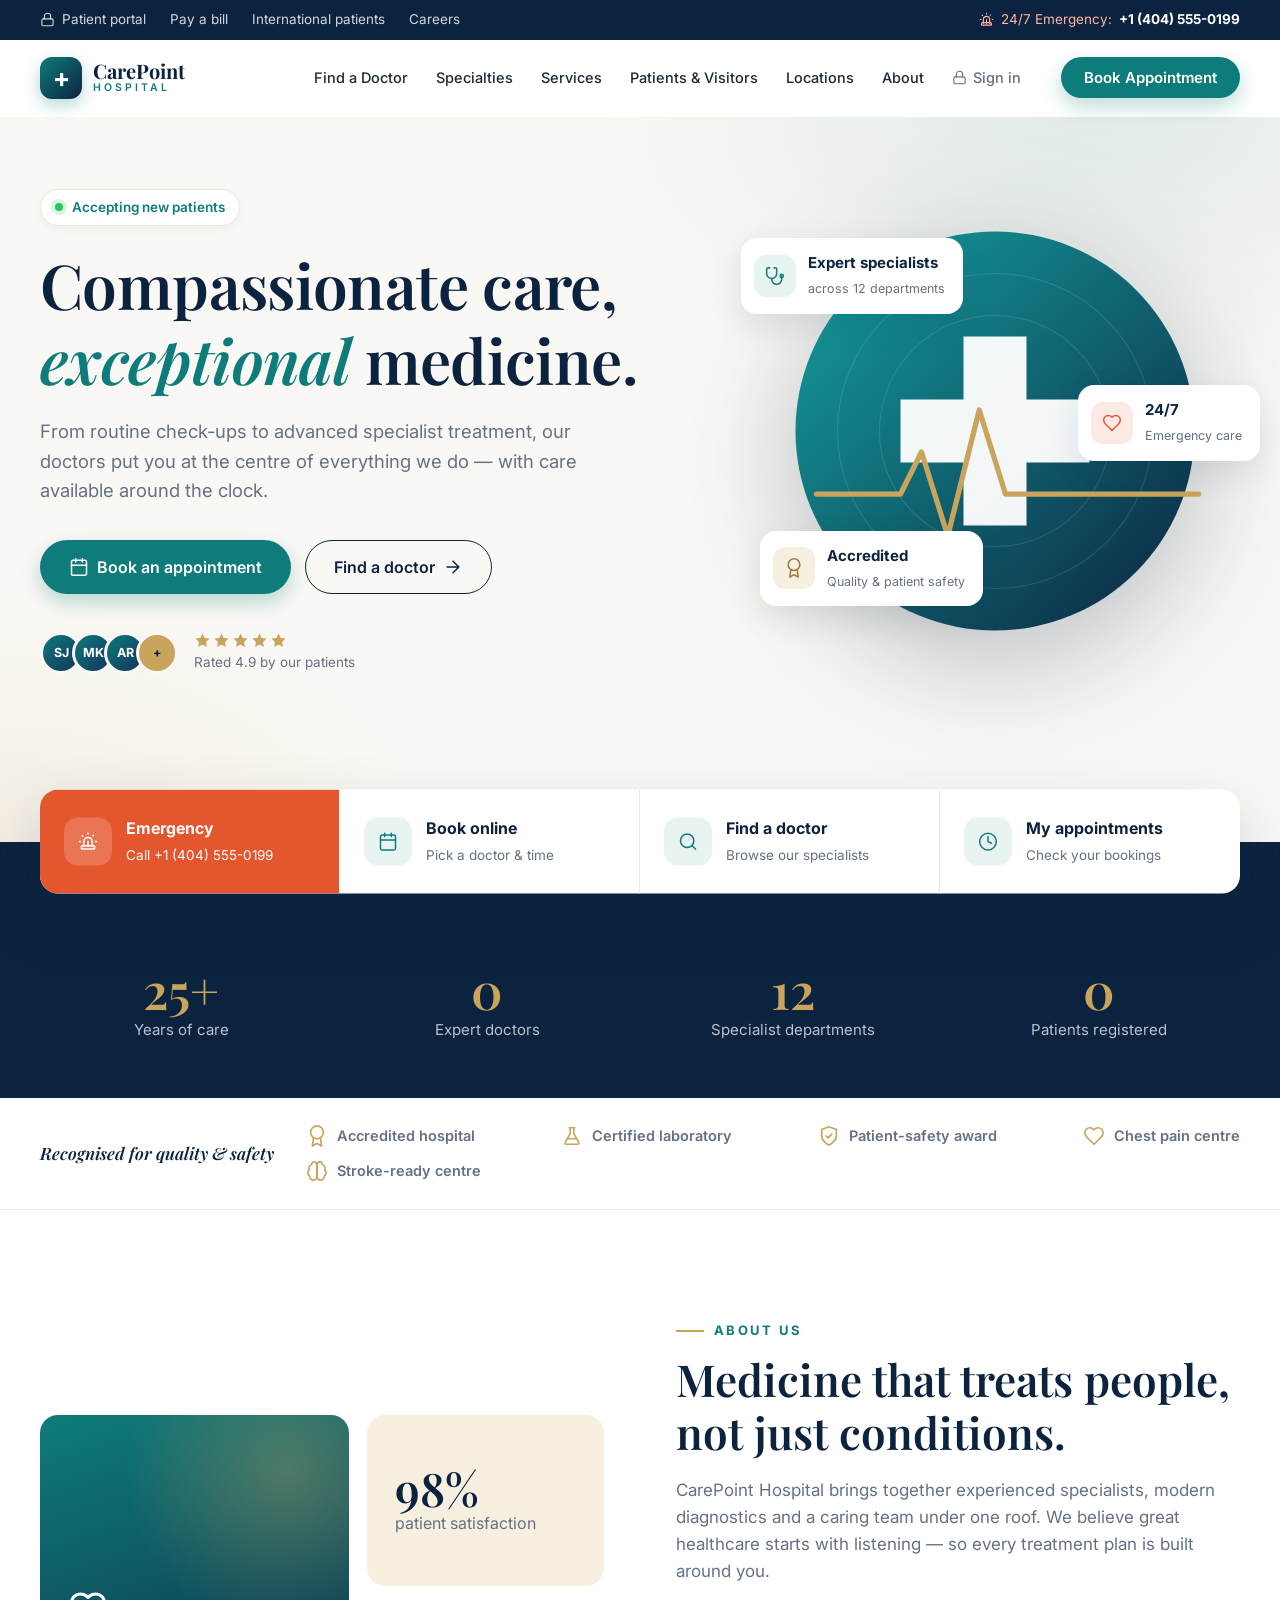
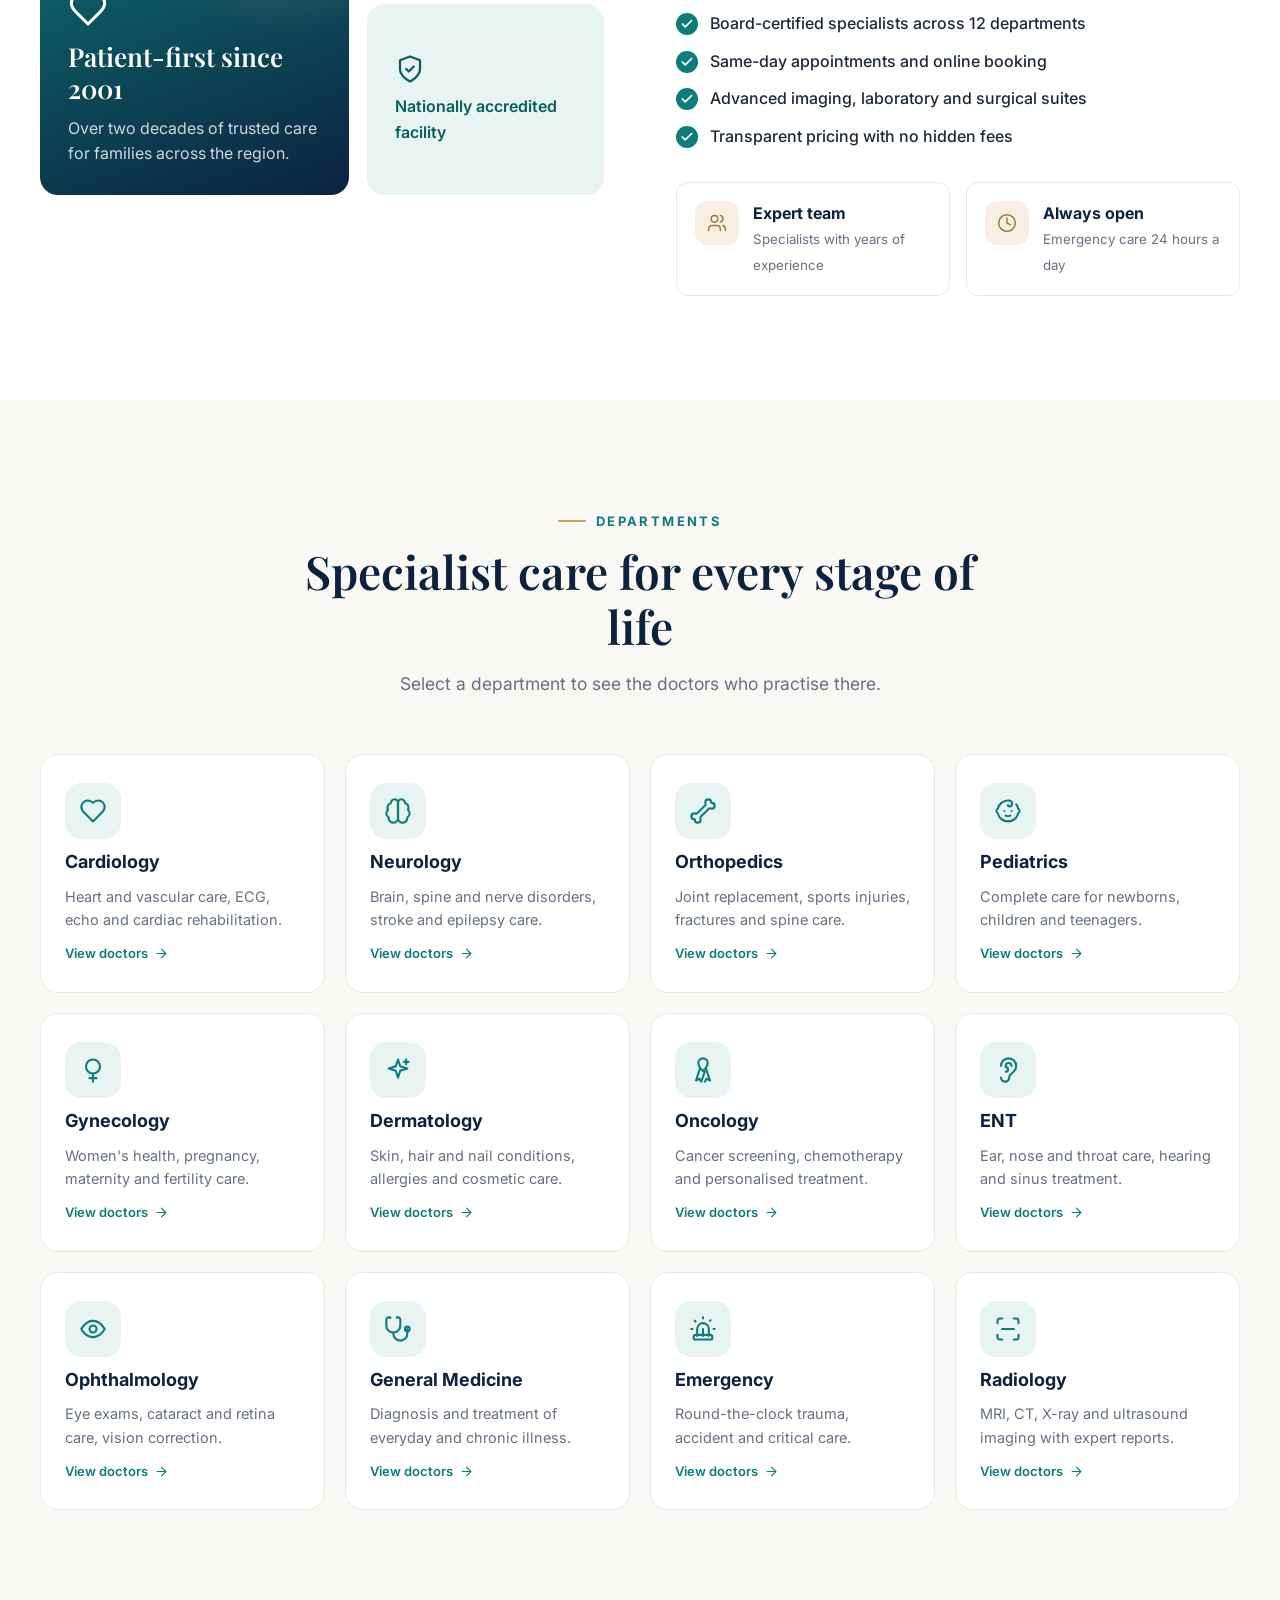
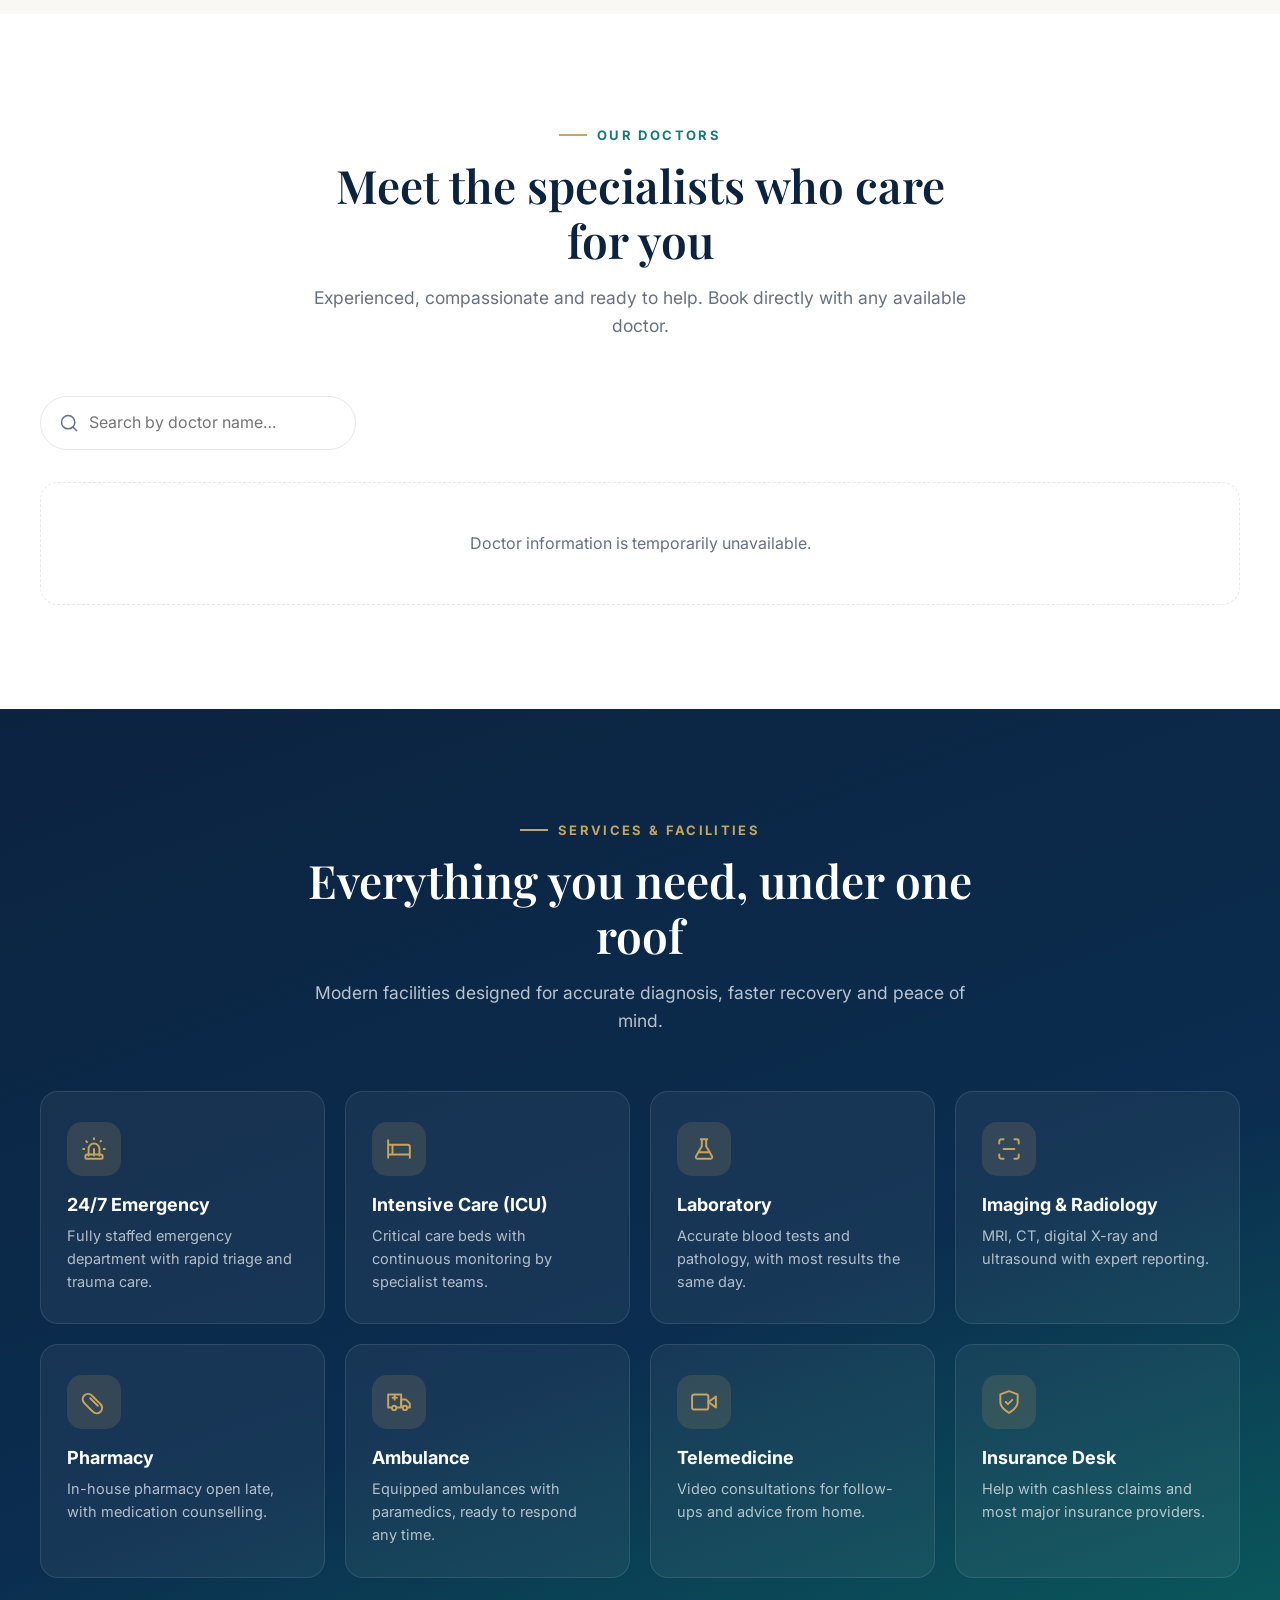
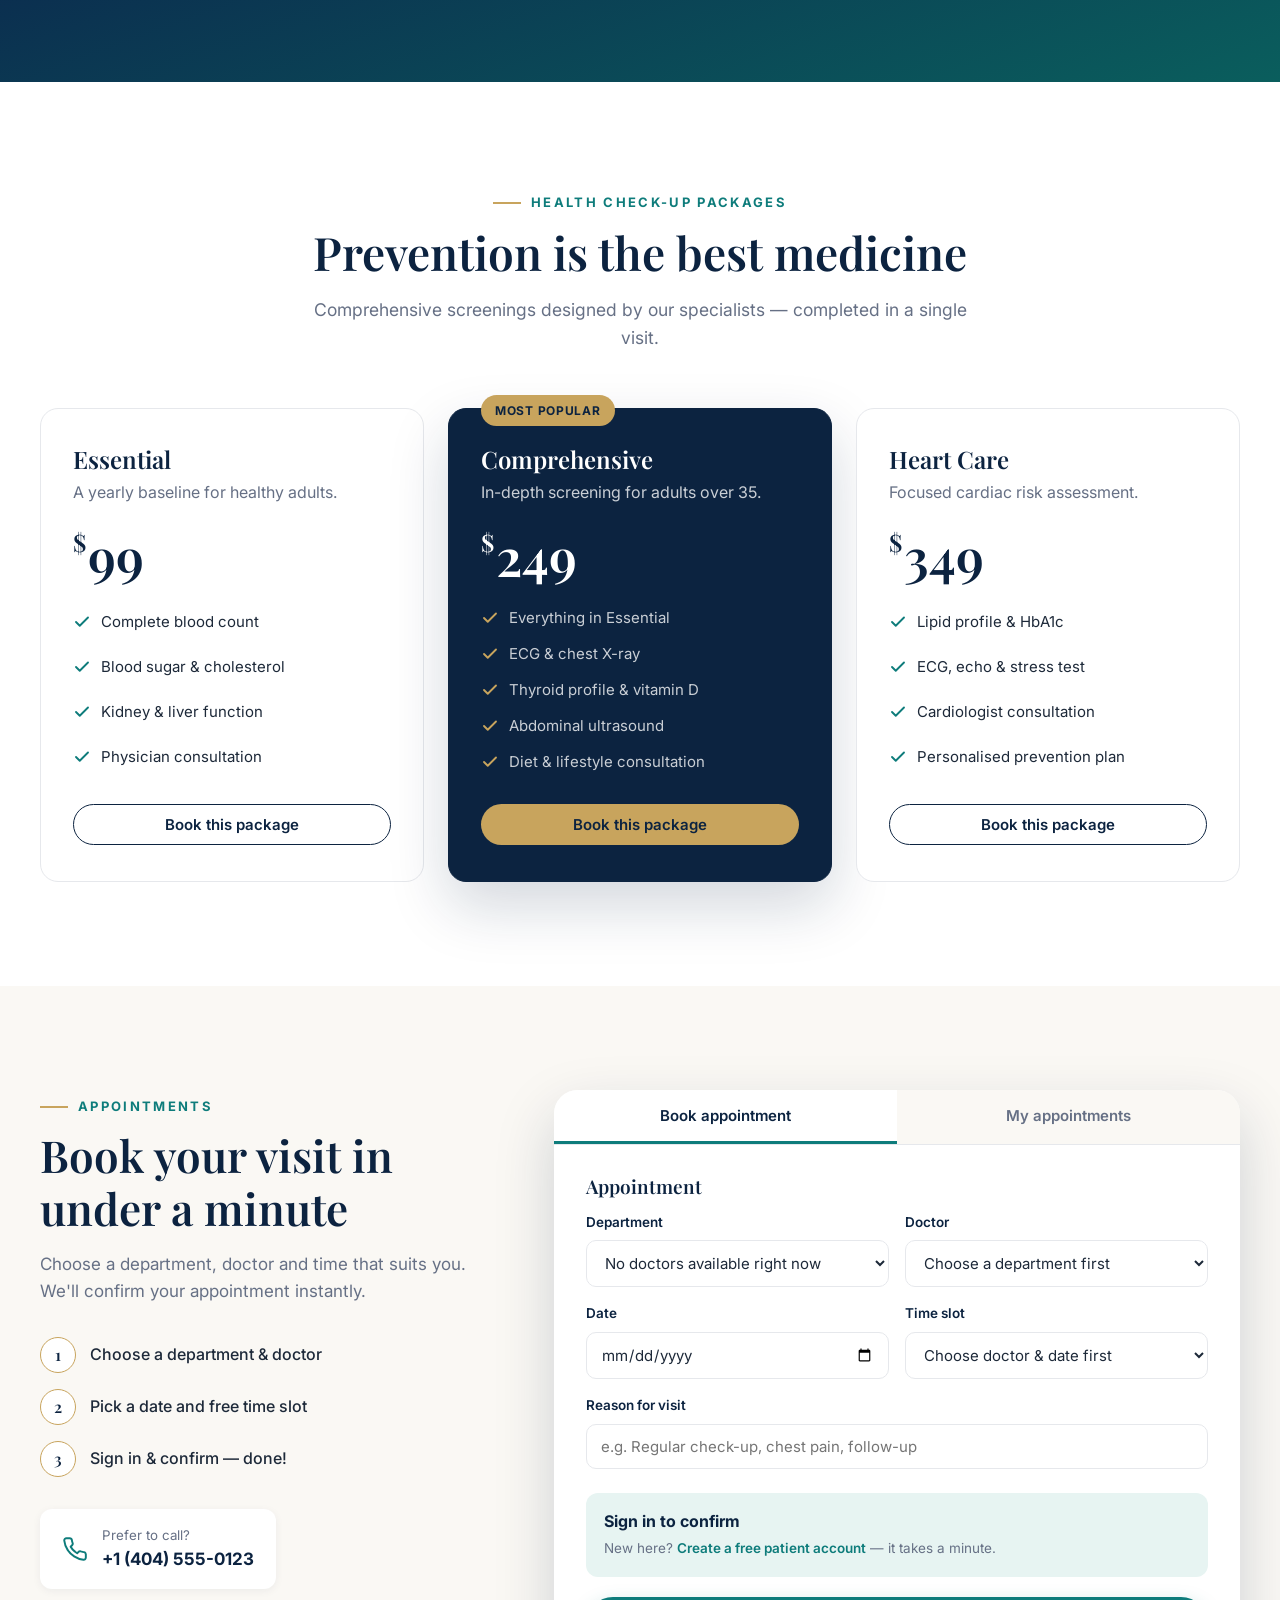
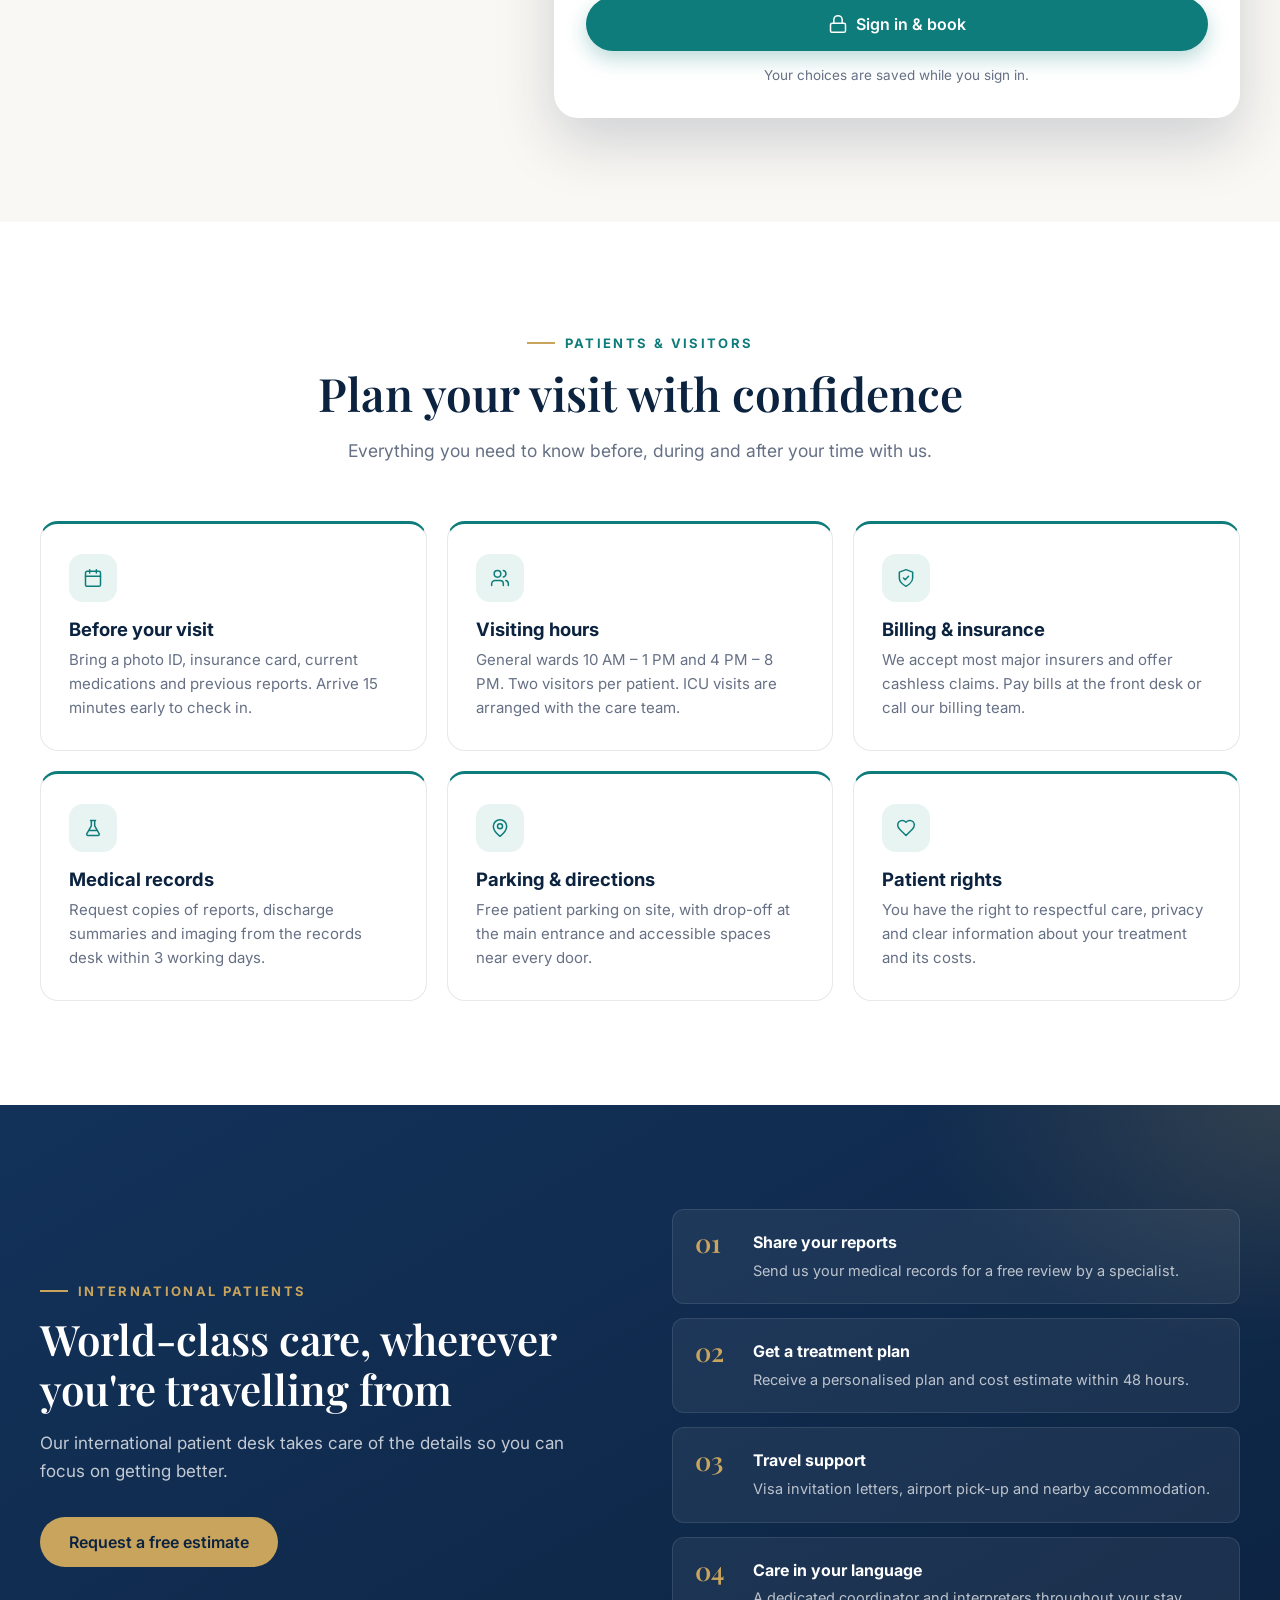
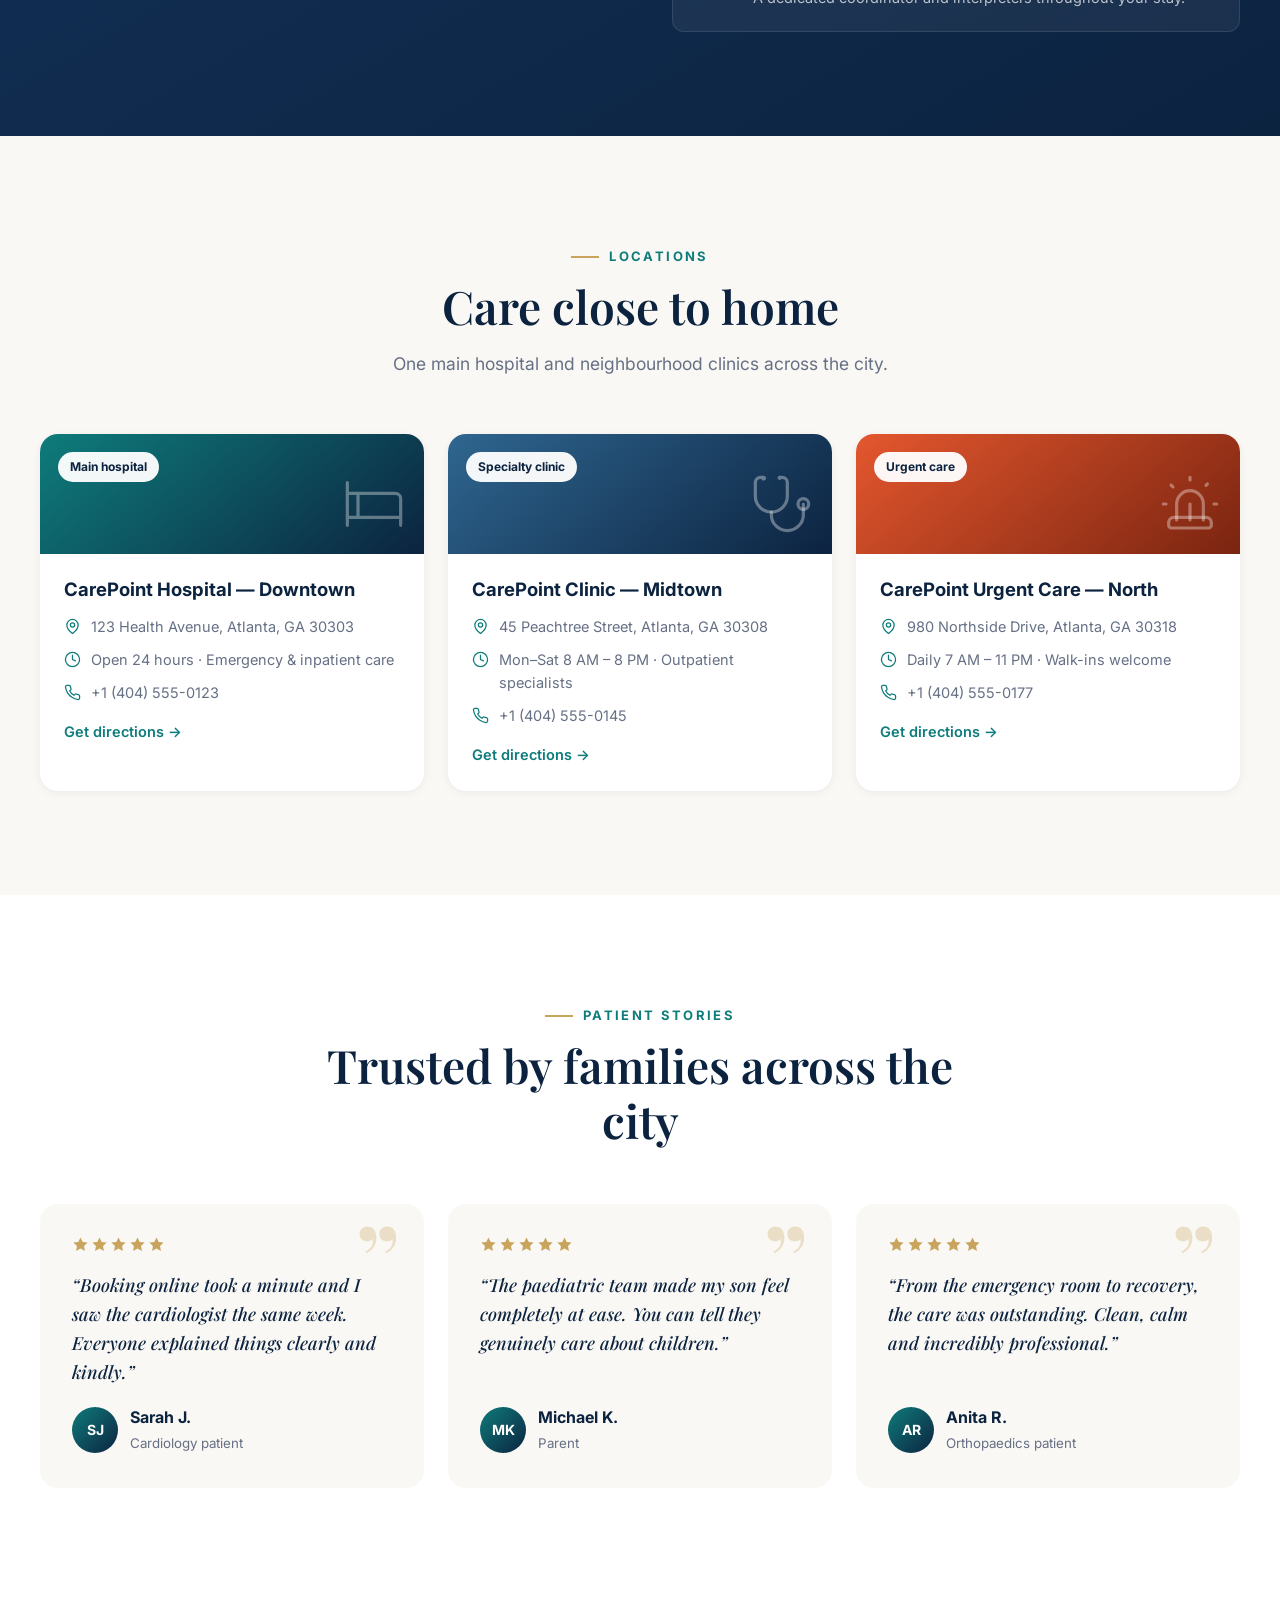
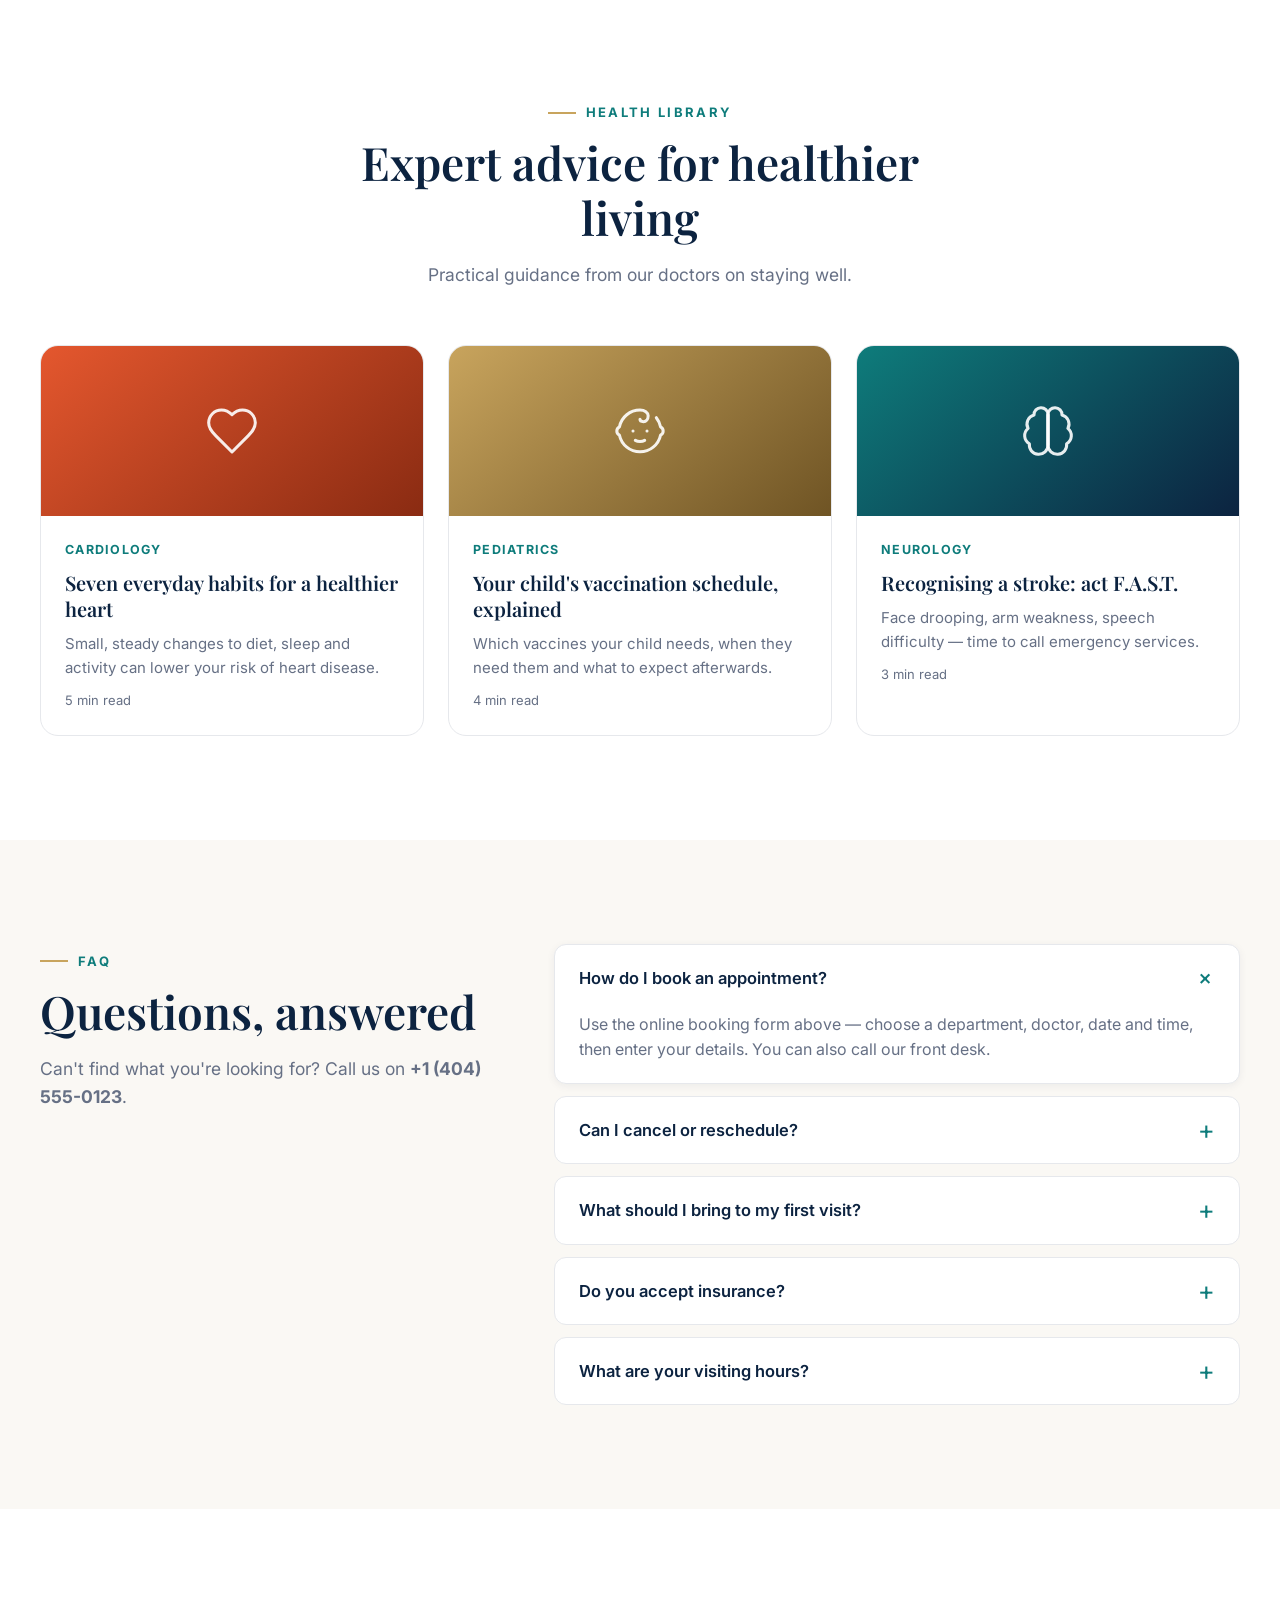
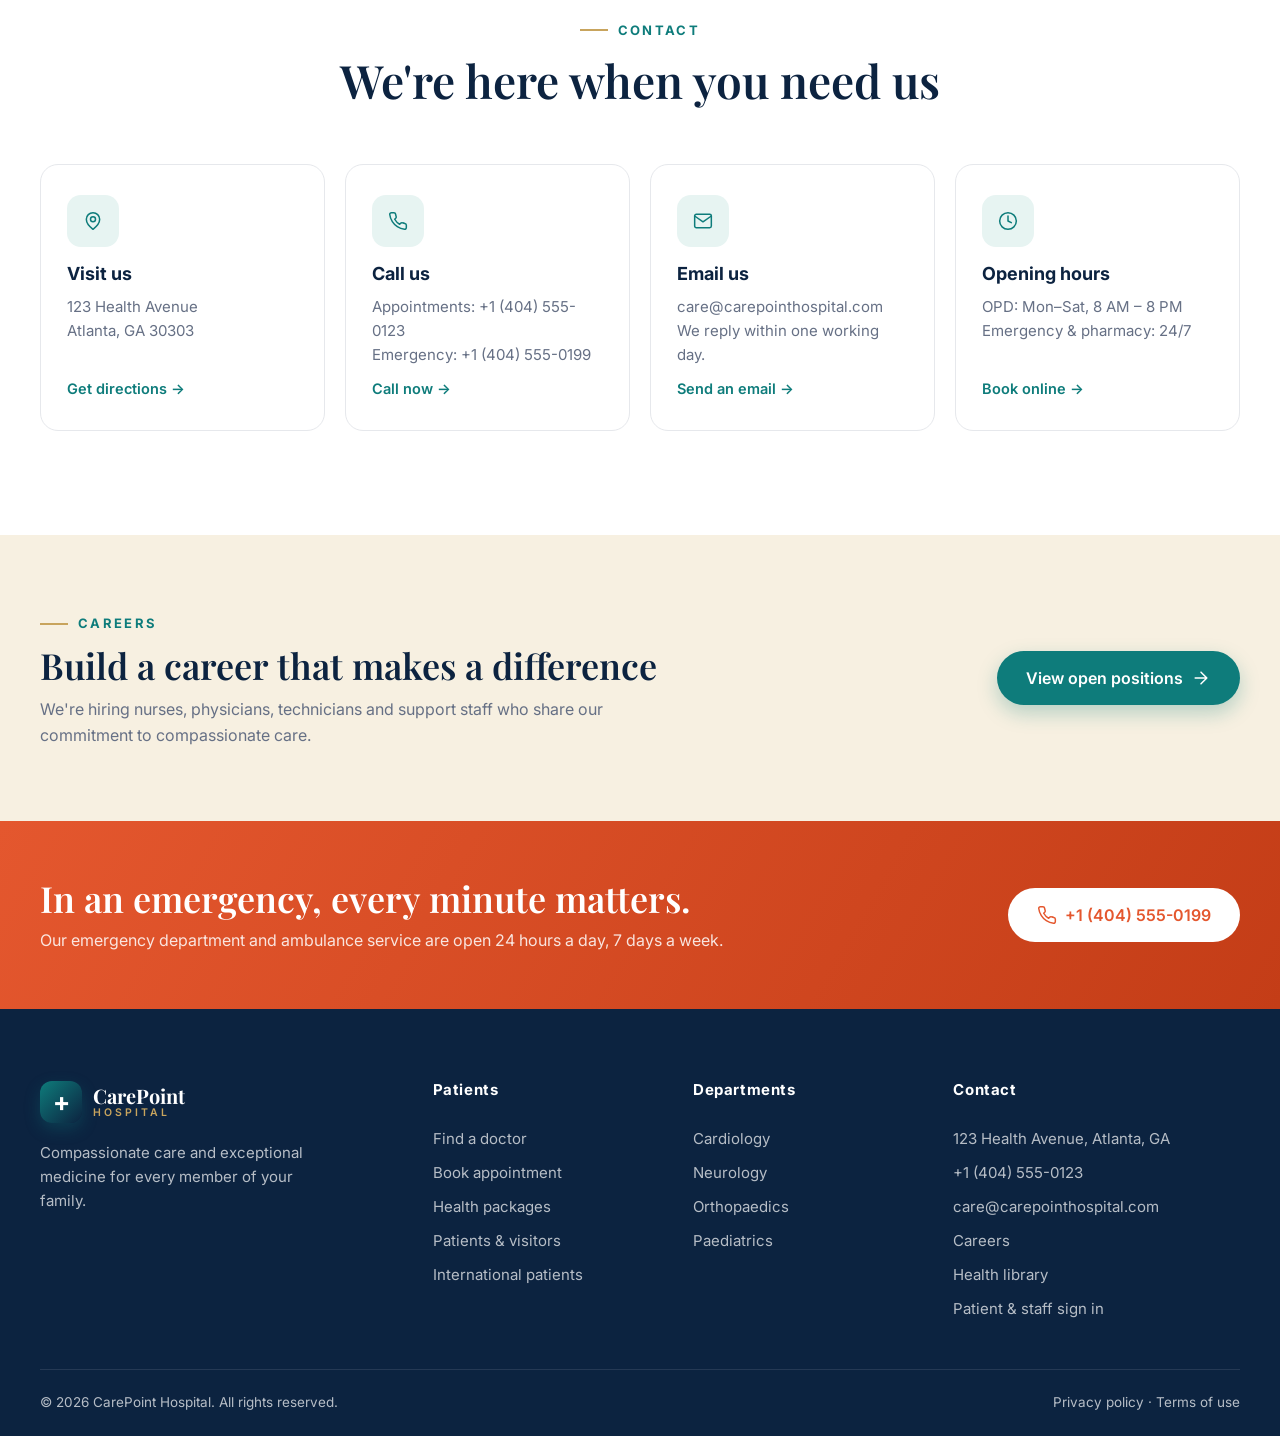
==== commit ffced616: "Add patient, doctor and admin logins Spring Security with session sign-in and BCrypt passwords. Pati" ====
--- a/src/main/resources/static/index.html
+++ b/src/main/resources/static/index.html
@@ -53,7 +53,7 @@
 <div class="infobar">
     <div class="wrap infobar-inner">
         <div class="infobar-items">
-            <a href="#book" data-open-status><svg class="i"><use href="#i-lock"/></svg> Patient portal</a>
+            <a href="login.html"><svg class="i"><use href="#i-lock"/></svg> Patient portal</a>
             <a href="#visitors" class="hide-sm">Pay a bill</a>
             <a href="#international" class="hide-sm">International patients</a>
             <a href="#careers" class="hide-sm">Careers</a>
@@ -78,7 +78,7 @@
             <a href="#visitors">Patients &amp; Visitors</a>
             <a href="#locations">Locations</a>
             <a href="#about">About</a>
-            <a href="admin.html" class="nav-staff"><svg class="i"><use href="#i-lock"/></svg> Staff portal</a>
+            <a href="login.html" class="nav-staff" id="nav-account"><svg class="i"><use href="#i-lock"/></svg> <span>Sign in</span></a>
         </nav>
         <a href="#book" class="btn btn-primary nav-cta">Book Appointment</a>
         <button class="nav-toggle" id="nav-toggle" aria-label="Open menu"><svg class="i"><use href="#i-menu"/></svg></button>
@@ -351,7 +351,7 @@
             <ul class="book-steps">
                 <li><span>1</span> Choose a department &amp; doctor</li>
                 <li><span>2</span> Pick a date and free time slot</li>
-                <li><span>3</span> Enter your details — done!</li>
+                <li><span>3</span> Sign in &amp; confirm — done!</li>
             </ul>
             <div class="book-help">
                 <svg class="i"><use href="#i-phone"/></svg>
@@ -389,51 +389,19 @@
                         <input name="reason" required maxlength="500" placeholder="e.g. Regular check-up, chest pain, follow-up">
                     </label>
                 </fieldset>
-                <fieldset>
-                    <legend>Your details</legend>
-                    <div class="grid-2">
-                        <label>Full name
-                            <input name="name" required maxlength="100" autocomplete="name">
-                        </label>
-                        <label>Email
-                            <input name="email" type="email" required maxlength="100" autocomplete="email">
-                        </label>
-                        <label>Phone
-                            <input name="phone" required pattern="\d{10,15}" inputmode="numeric" placeholder="10–15 digits" autocomplete="tel">
-                        </label>
-                        <label>Age
-                            <input name="age" type="number" min="0" max="150">
-                        </label>
-                        <label>Gender
-                            <select name="gender"><option value="">Prefer not to say</option><option>Female</option><option>Male</option><option>Other</option></select>
-                        </label>
-                        <label>Blood group
-                            <select name="bloodGroup"><option value="">Unknown</option><option>A+</option><option>A-</option><option>B+</option><option>B-</option><option>AB+</option><option>AB-</option><option>O+</option><option>O-</option></select>
-                        </label>
-                    </div>
-                    <label>City
-                        <input name="city" maxlength="50" autocomplete="address-level2">
-                    </label>
-                </fieldset>
+                <div class="book-account" id="book-account"></div>
                 <p class="form-error" id="book-error" role="alert"></p>
                 <button type="submit" class="btn btn-primary btn-lg btn-block" id="book-submit">
                     <svg class="i"><use href="#i-calendar"/></svg> Confirm appointment
                 </button>
-                <p class="form-note">Already registered? Use the same email and we'll link the booking to your record.</p>
+                <p class="form-note" id="book-note">You'll need a free patient account to book.</p>
             </form>
 
             <!-- Confirmation -->
             <div class="book-pane confirm" data-pane="done" id="book-done"></div>
 
-            <!-- Status lookup -->
-            <form id="status-form" class="book-pane" data-pane="status">
-                <p class="pane-intro">Enter the email you booked with to see your appointments.</p>
-                <div class="inline-form">
-                    <input type="email" name="email" required placeholder="you@example.com">
-                    <button class="btn btn-primary" type="submit">Find</button>
-                </div>
-                <div id="status-results"></div>
-            </form>
+            <!-- Signed-in patient's appointments -->
+            <div class="book-pane" data-pane="status" id="status-pane"></div>
         </div>
     </div>
 </section>
@@ -735,7 +703,7 @@
             <span>care@carepointhospital.com</span>
             <a href="#careers">Careers</a>
             <a href="#news">Health library</a>
-            <a href="admin.html">Staff portal</a>
+            <a href="login.html">Patient &amp; staff sign in</a>
         </div>
     </div>
     <div class="wrap footer-bottom">
--- a/src/main/resources/static/css/site.css
+++ b/src/main/resources/static/css/site.css
@@ -459,6 +459,18 @@
 .confirm-details strong { color: var(--navy); text-align: right; }
 
 .pane-intro { color: var(--muted); margin-bottom: 16px; }
+.account-box {
+    display: flex; align-items: center; gap: 14px;
+    padding: 16px 18px; margin-bottom: 20px;
+    border-radius: var(--radius-sm);
+    background: var(--teal-soft);
+}
+.account-box.warn { background: var(--gold-soft); }
+.account-box strong { display: block; color: var(--navy); }
+.account-box small { color: var(--muted); font-size: 13.5px; }
+.account-box small a, .account-box > a { color: var(--teal); font-weight: 600; }
+.account-box > a { margin-left: auto; font-size: 14px; white-space: nowrap; }
+.signed-in-prompt { display: grid; gap: 10px; }
 .inline-form { display: flex; gap: 10px; }
 .inline-form input { flex: 1; }
 #status-results { margin-top: 24px; display: grid; gap: 12px; }
